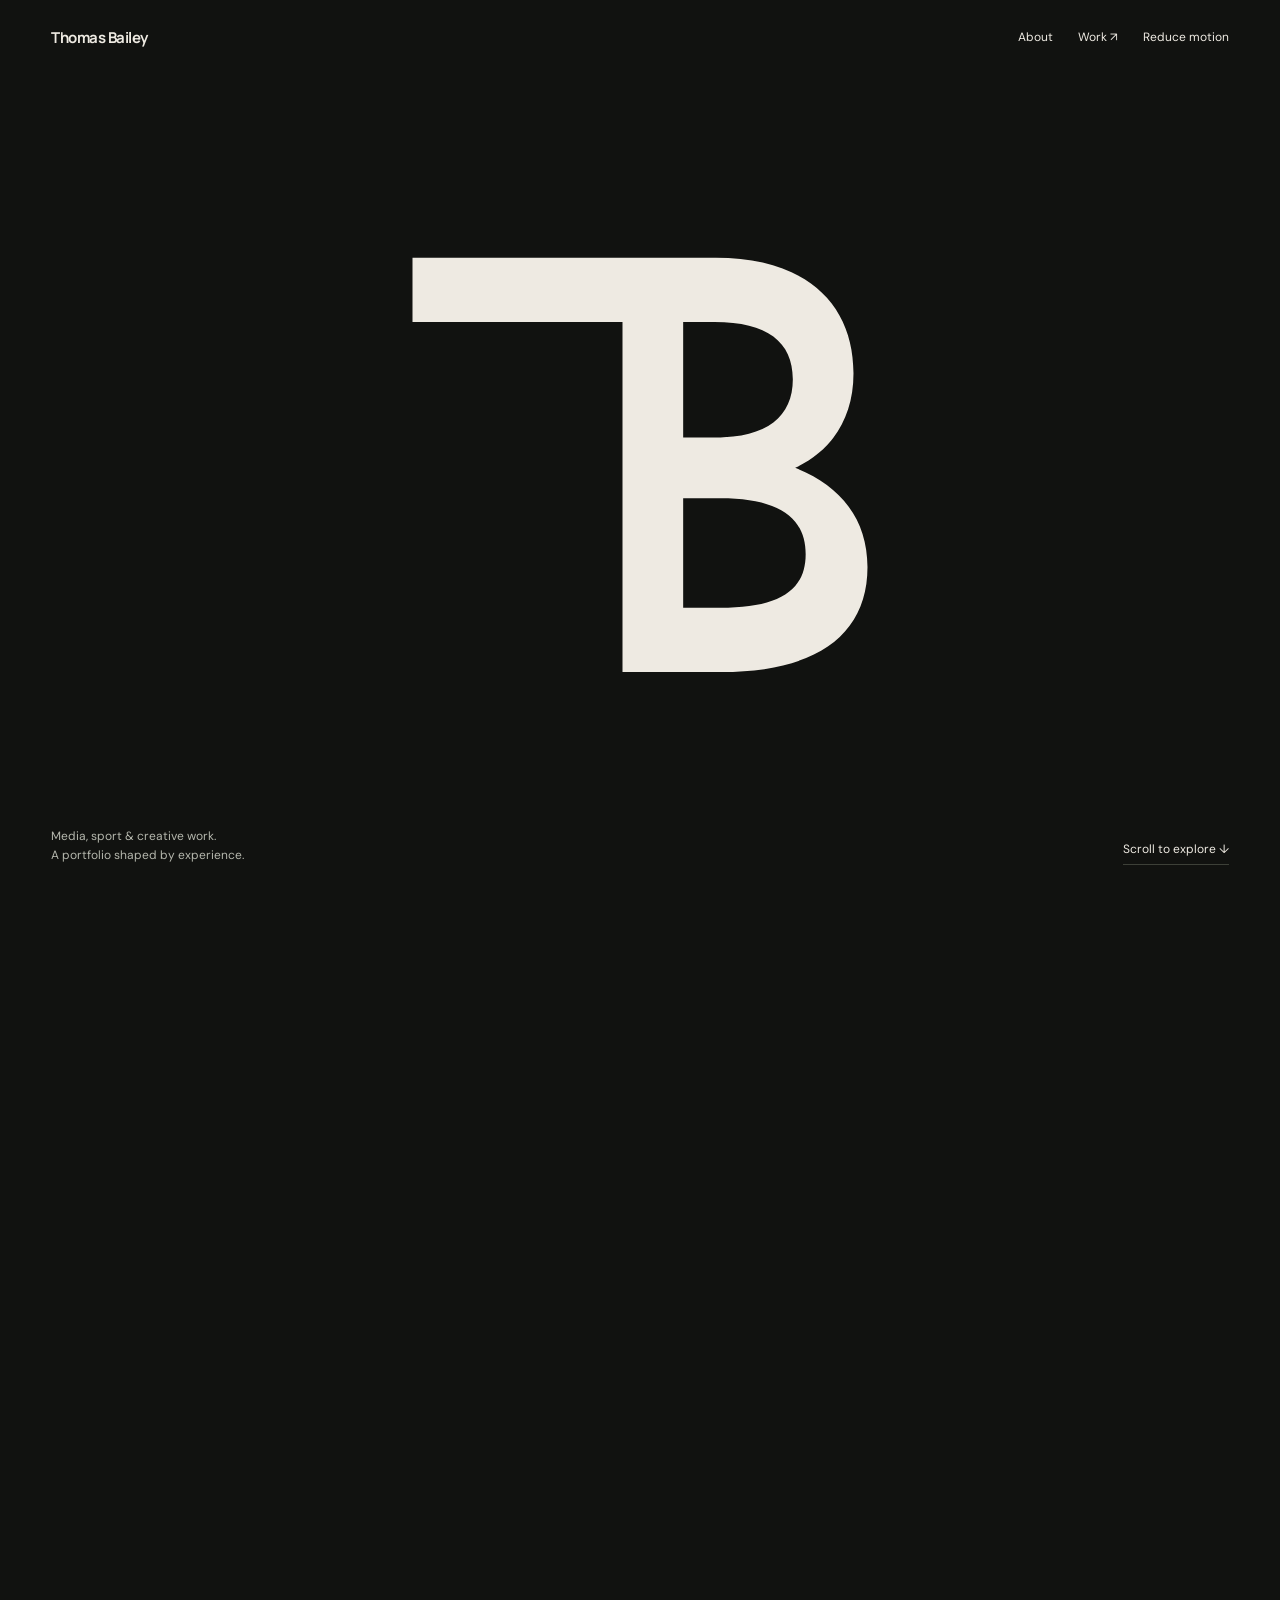
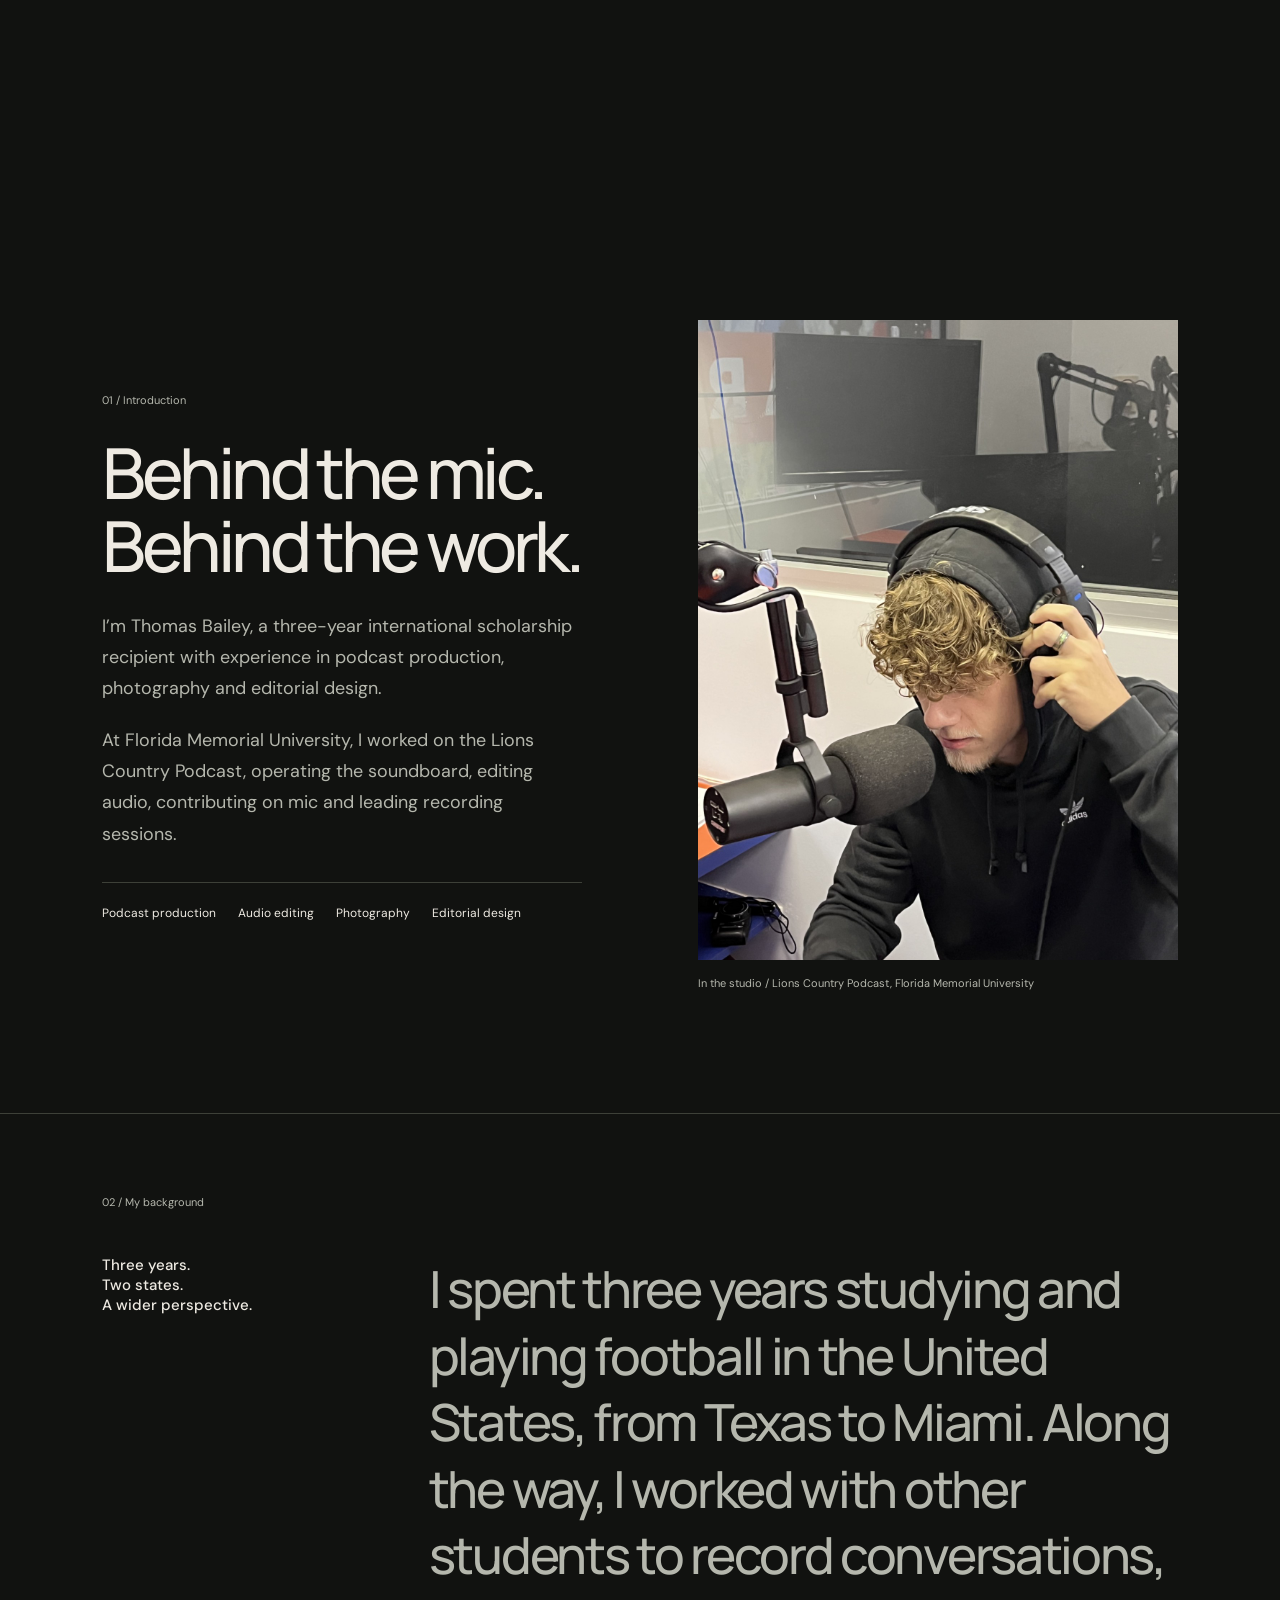
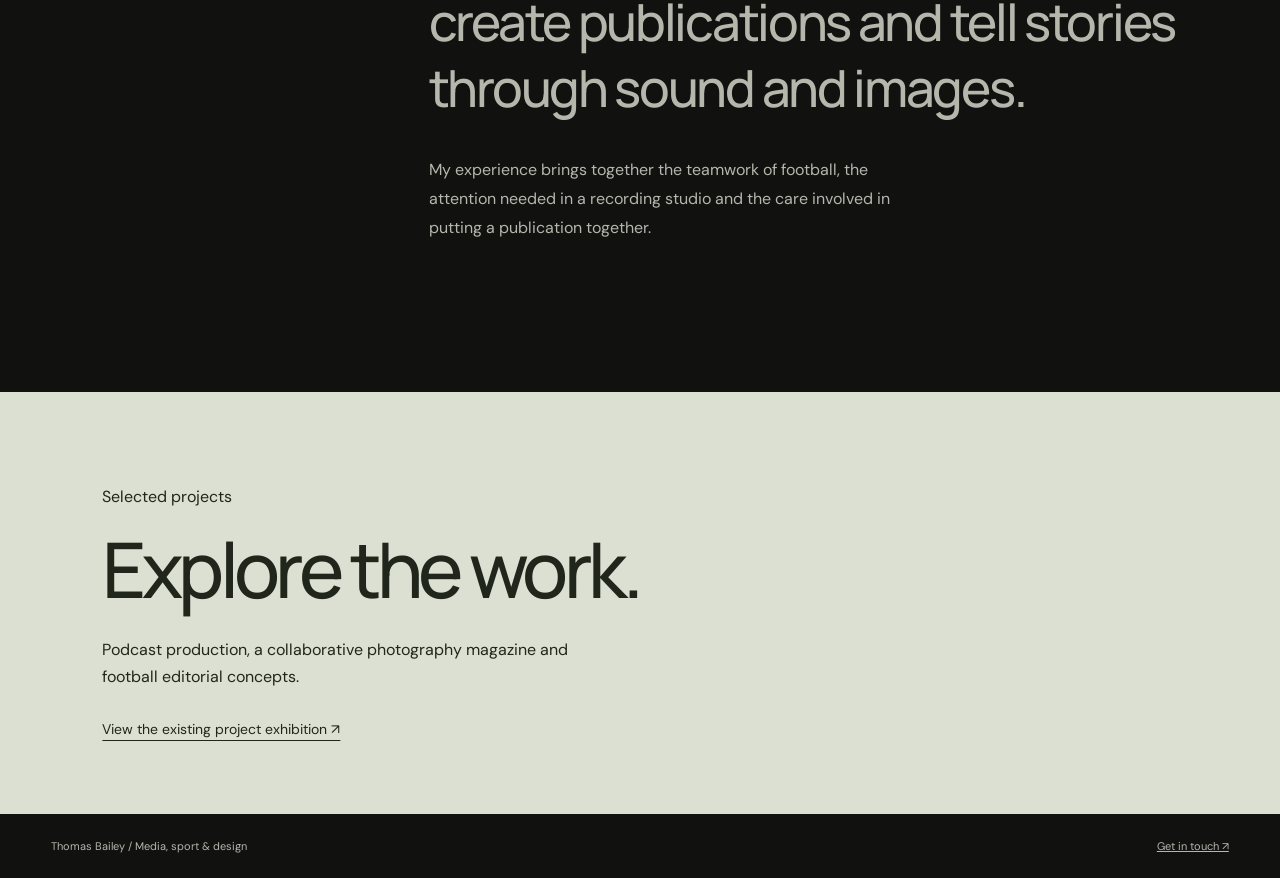
==== index.html @ 1cb08b48 "Update index.html" ====
<!DOCTYPE html>
<html lang="en">
<head>
<meta charset="UTF-8">
<meta name="viewport" content="width=device-width, initial-scale=1">
<meta name="theme-color" content="#111210">
<meta name="description" content="Thomas Bailey's portfolio of podcast production, photography, editorial design and football storytelling.">
<title>Thomas Bailey | Media, Sport & Design</title>

<link rel="preconnect" href="https://fonts.googleapis.com">
<link rel="preconnect" href="https://fonts.gstatic.com" crossorigin>
<link href="https://fonts.googleapis.com/css2?family=DM+Sans:wght@400;500;600&family=Manrope:wght@400;500;600;700;800&display=swap" rel="stylesheet">

<style>
:root {
  --background: #111210;
  --text: #eeeae2;
  --secondary: #b5b7ad;
  --line: #3d4038;
  --accent: #c1ce9c;
}
* { box-sizing: border-box; }
html {
  background: var(--background);
  scroll-padding-top: 90px;
}
body {
  margin: 0;
  background: var(--background);
  color: var(--text);
  font-family: "DM Sans", sans-serif;
  -webkit-font-smoothing: antialiased;
}
a { color: inherit; }
button { font: inherit; }
a:focus-visible, button:focus-visible {
  outline: 2px solid var(--accent);
  outline-offset: 7px;
}
.site-header {
  position: fixed;
  inset: 0 0 auto;
  z-index: 20;
  padding: 24px 4vw;
  display: flex;
  align-items: center;
  justify-content: space-between;
  gap: 20px;
  background: var(--background);
}
.name {
  font-family: Manrope, sans-serif;
  font-size: 15px;
  font-weight: 700;
  letter-spacing: -.5px;
  text-decoration: none;
}
nav {
  display: flex;
  align-items: center;
  gap: 25px;
}
nav a, nav button {
  font-size: 12px;
  color: var(--text);
  text-decoration: none;
}
nav button {
  cursor: pointer;
  padding: 5px 0;
  border: 0;
  background: transparent;
}
nav a:hover, nav button:hover { color: var(--accent); }

.hero {
  position: relative;
  min-height: 100svh;
}
.hero-stage {
  min-height: 100svh;
  position: relative;
  display: grid;
  place-items: center;
  overflow: hidden;
}
.monogram {
  width: min(69vw, 830px);
  height: auto;
  overflow: visible;
}
.mark-shadow { fill: #24271f; }
.mark-face { fill: #aab19b; }
.mark-edge { fill: #646d56; }
.hero-signature {
  position: absolute;
  left: 50%;
  top: 51%;
  transform: translate(-50%, -50%);
  margin: 0;
  font-family: Manrope, sans-serif;
  font-size: clamp(28px, 3.4vw, 52px);
  font-weight: 500;
  letter-spacing: -2px;
  line-height: .98;
  text-align: center;
}
.hero-corner {
  position: absolute;
  bottom: 35px;
  left: 4vw;
  margin: 0;
  max-width: 260px;
  color: var(--secondary);
  font-size: 12px;
  line-height: 1.6;
}
.scroll-link {
  position: absolute;
  bottom: 35px;
  right: 4vw;
  font-size: 12px;
  text-decoration: none;
  border-bottom: 1px solid var(--line);
  padding-bottom: 7px;
}
.section-label {
  margin: 0;
  color: var(--secondary);
  font-size: 11px;
  line-height: 1.5;
}
.introduction {
  padding: 120px 8vw;
  display: grid;
  grid-template-columns: 1fr 1fr;
  align-items: center;
  gap: 9vw;
}
.intro-heading {
  margin: 28px 0;
  font-family: Manrope, sans-serif;
  font-size: clamp(43px, 5.5vw, 88px);
  line-height: 1.04;
  font-weight: 500;
  letter-spacing: -.065em;
}
.intro-copy {
  max-width: 470px;
  margin: 0;
  color: var(--secondary);
  font-size: clamp(16px, 1.4vw, 20px);
  line-height: 1.75;
}
.roles {
  margin: 32px 0 0;
  padding: 22px 0 0;
  border-top: 1px solid var(--line);
  list-style: none;
  display: flex;
  flex-wrap: wrap;
  gap: 12px 22px;
  font-size: 12px;
  color: var(--text);
}
.portrait {
  margin: 0;
  position: relative;
}
.portrait-window {
  overflow: hidden;
  aspect-ratio: 3 / 4;
  background: #262920;
}
.portrait img {
  display: block;
  width: 100%;
  height: 100%;
  object-fit: cover;
  object-position: 50% 54%;
}
figcaption {
  margin-top: 15px;
  color: var(--secondary);
  font-size: 11px;
  line-height: 1.6;
}
.background {
  padding: 80px 8vw 150px;
  border-top: 1px solid var(--line);
}
.background-layout {
  margin-top: 45px;
  display: grid;
  grid-template-columns: 1fr 3fr;
  gap: 6vw;
}
.background-heading {
  margin: 0;
  font-size: 15px;
  font-weight: 500;
}
.story {
  margin: 0;
  max-width: 1000px;
  font-family: Manrope, sans-serif;
  font-size: clamp(28px, 4vw, 62px);
  font-weight: 500;
  letter-spacing: -.045em;
  line-height: 1.3;
}
.story-word {
  color: var(--secondary);
}
.story-note {
  margin: 35px 0 0;
  max-width: 490px;
  color: var(--secondary);
  font-size: 16px;
  line-height: 1.8;
}
.next-section {
  padding: 75px 8vw;
  background: #dce0d2;
  color: #20261b;
}
.next-section h2 {
  margin: 15px 0 25px;
  font-family: Manrope, sans-serif;
  font-size: clamp(40px, 6vw, 84px);
  font-weight: 500;
  letter-spacing: -.06em;
  line-height: 1.1;
}
.next-section p { max-width: 490px; line-height: 1.7; }
.next-section a {
  display: inline-block;
  margin-top: 14px;
  font-size: 14px;
  text-underline-offset: 6px;
}
footer {
  padding: 25px 4vw;
  display: flex;
  justify-content: space-between;
  gap: 20px;
  color: var(--secondary);
  font-size: 11px;
}
.progress {
  position: fixed;
  bottom: 0;
  left: 0;
  height: 2px;
  width: 100%;
  background: var(--accent);
  transform-origin: left;
  transform: scaleX(0);
  z-index: 30;
}

/* These rules activate only when animation is available. */
body.motion-on .hero { height: 170svh; }
body.motion-on .hero-stage {
  position: sticky;
  top: 0;
  height: 100svh;
}
body.motion-on .monogram,
body.motion-on .hero-signature,
body.motion-on .portrait img {
  will-change: transform, opacity;
}

@media (max-width: 700px) {
  .site-header { padding: 20px 6vw; }
  .name { font-size: 13px; }
  nav { gap: 15px; }
  nav a, nav button { font-size: 10px; }
  .monogram { width: 91vw; }
  .hero-signature { font-size: 34px; letter-spacing: -1.5px; }
  .hero-corner { left: 6vw; max-width: 180px; font-size: 11px; }
  .scroll-link { right: 6vw; font-size: 11px; }
  .introduction {
    padding: 85px 7vw;
    grid-template-columns: 1fr;
    gap: 45px;
  }
  .intro-heading { font-size: 54px; }
  .intro-copy { font-size: 16px; }
  .portrait { width: 88%; margin-left: auto; }
  .background { padding: 60px 7vw 90px; }
  .background-layout {
    margin-top: 30px;
    grid-template-columns: 1fr;
    gap: 26px;
  }
  .story { font-size: 33px; }
  .story-note { font-size: 15px; }
  .next-section { padding: 60px 7vw; }
  footer { padding: 25px 7vw; flex-wrap: wrap; }
}
  .hero-stage {
  perspective: 1000px;
}

.monogram {
  transform-origin: 50% 50%;
  backface-visibility: hidden;
}

.hero-signature {
  letter-spacing: -.08em;
  font-weight: 600;
}

body.motion-on .hero {
  height: 200svh;
}

body.motion-on .hero-corner,
body.motion-on .scroll-link {
  will-change: opacity, transform;
}
.monogram {
  width: min(66vw, 700px);
  color: #eeeae2;
  transform-origin: 50% 50%;
}

.hero-signature {
  position: absolute;
  width: 1px;
  height: 1px;
  padding: 0;
  margin: -1px;
  overflow: hidden;
  clip-path: inset(50%);
  white-space: nowrap;
}

@media (max-width: 700px) {
  .monogram {
    width: 88vw;
  }
}
  
</style>
</head>

<body>
<header class="site-header">
  <a class="name" href="#top">Thomas Bailey</a>
  <nav aria-label="Main navigation">
    <a href="#introduction">About</a>
    <a href="portfolio-backup.html">Work ↗</a>
    <button id="motion-button" type="button"
            aria-pressed="false">Reduce motion</button>
  </nav>
</header>

<main>
  <!-- SECTION 01: OPENING IDENTITY -->
  <section class="hero" id="top" aria-labelledby="hero-title">
    <div class="hero-stage">

      <!-- Custom geometric TB mark, built directly into the page. -->
      <svg class="monogram"
     viewBox="0 0 600 460"
     aria-hidden="true"
     focusable="false">
  <path fill="currentColor" fill-rule="evenodd"
    d="
      M105 65H365
      C443 65 483 105 483 164
      C483 204 463 231 433 245
      C471 260 495 288 495 330
      C495 389 450 420 370 420
      H285V120H105Z

      M337 120V219H364
      C409 219 431 201 431 169
      C431 137 409 120 364 120Z

      M337 271V365H369
      C418 365 442 351 442 319
      C442 287 418 271 369 271Z
    "/>
</svg>

      <h1 class="hero-signature" id="hero-title"
    aria-label="Thomas Bailey">
  TB
      </h1>

      <p class="hero-corner">
        Media, sport & creative work.<br>
        A portfolio shaped by experience.
      </p>

      <a class="scroll-link" href="#introduction">
        Scroll to explore ↓
      </a>
    </div>
  </section>

  <!-- SECTION 02: INTRODUCTION -->
  <section class="introduction" id="introduction"
           aria-labelledby="intro-title">
    <div>
      <p class="section-label">01 / Introduction</p>
      <h2 class="intro-heading" id="intro-title">
        Behind the mic.<br>
        Behind the work.
      </h2>

      <p class="intro-copy">
        I’m Thomas Bailey, a three-year international scholarship
        recipient with experience in podcast production, photography
        and editorial design.
      </p>

      <p class="intro-copy" style="margin-top: 20px;">
        At Florida Memorial University, I worked on the Lions Country
        Podcast, operating the soundboard, editing audio, contributing
        on mic and leading recording sessions.
      </p>

      <ul class="roles" aria-label="Areas of experience">
        <li>Podcast production</li>
        <li>Audio editing</li>
        <li>Photography</li>
        <li>Editorial design</li>
      </ul>
    </div>

    <figure class="portrait">
      <div class="portrait-window">
        <img src="6.jpg"
             alt="Thomas Bailey wearing headphones and speaking into a studio microphone"
             width="1440" height="1920">
      </div>
      <figcaption>
        In the studio / Lions Country Podcast,
        Florida Memorial University
      </figcaption>
    </figure>
  </section>

  <!-- SECTION 03: BACKGROUND -->
  <section class="background" id="background"
           aria-labelledby="background-title">
    <p class="section-label">02 / My background</p>

    <div class="background-layout">
      <h2 class="background-heading" id="background-title">
        Three years.<br>Two states.<br>A wider perspective.
      </h2>

      <div>
        <p class="story" id="story">
          I spent three years studying and playing football in the
          United States, from Texas to Miami. Along the way, I worked
          with other students to record conversations, create
          publications and tell stories through sound and images.
        </p>

        <p class="story-note">
          My experience brings together the teamwork of football,
          the attention needed in a recording studio and the care
          involved in putting a publication together.
        </p>
      </div>
    </div>
  </section>

  <!-- NEXT BUILD: SECTIONS 04–05 WILL FOLLOW HERE -->
  <section class="next-section" aria-labelledby="work-title">
    <p>Selected projects</p>
    <h2 id="work-title">Explore the work.</h2>
    <p>
      Podcast production, a collaborative photography magazine
      and football editorial concepts.
    </p>
    <a href="portfolio-backup.html">
      View the existing project exhibition ↗
    </a>
  </section>
</main>

<footer>
  <span>Thomas Bailey / Media, sport & design</span>
  <a href="mailto:Tom03bailey@outlook.com">Get in touch ↗</a>
</footer>

<div class="progress" id="progress" aria-hidden="true"></div>

<script>
(() => {
  const hero = document.querySelector(".hero");
  const stage = document.querySelector(".hero-stage");
  const mark = document.querySelector(".monogram");
  const signature = document.querySelector(".hero-signature");
  const portrait = document.querySelector(".portrait img");
  const story = document.getElementById("story");
  const button = document.getElementById("motion-button");
  const progress = document.getElementById("progress");
  const preference = matchMedia("(prefers-reduced-motion: reduce)");

  let reduced = preference.matches;
  let pending = false;

  const clamp = n => Math.max(0, Math.min(1, n));
  const smooth = n => {
    n = clamp(n);
    return n * n * (3 - 2 * n);
  };

  // Build visual word spans while preserving normal reading order.
  const originalText = story.textContent.trim().replace(/\s+/g, " ");
  const words = originalText.split(" ");
  story.textContent = "";

  const wordSpans = words.map((word, i) => {
    const span = document.createElement("span");
    span.className = "story-word";
    span.textContent = word;
    story.appendChild(span);
    if (i < words.length - 1) {
      story.appendChild(document.createTextNode(" "));
    }
    return span;
  });

  function render() {
    pending = false;

    const travel =
      document.documentElement.scrollHeight - innerHeight;

    progress.style.transform =
      `scaleX(${clamp(scrollY / Math.max(1, travel))})`;

    if (reduced) return;

    const heroBounds = hero.getBoundingClientRect();
    const heroTravel = hero.offsetHeight - stage.offsetHeight;
    const heroProgress = smooth(
      -heroBounds.top / Math.max(1, heroTravel)
    );

       // The opening holds briefly, then moves towards the viewer.
    const movement = smooth(
      (heroProgress - .08) / .72
    );

    // Everything is completely invisible before the stage releases.
    const disappearance = smooth(
      (heroProgress - .30) / .45
    );

    const signatureExit = smooth(
      (heroProgress - .06) / .28
    );

    mark.style.transform = `
      translate3d(
        ${-movement * 8}%,
        ${-movement * 12}%,
        0
      )
      rotateY(${movement * -24}deg)
      rotateX(${movement * 12}deg)
      rotateZ(${movement * -8}deg)
      scale(${1 + movement * 1.7})
    `;

    mark.style.opacity =   
      heroProgress >= .75 ? "0" : String(1 - disappearance);

    signature.style.opacity = String(1 - signatureExit);
    signature.style.transform = `
      translate(-50%, -50%)
      translateY(${-signatureExit * 55}px)
      scale(${1 + signatureExit * .18})
    `;

    const corner = document.querySelector(".hero-corner");
    const scrollLink = document.querySelector(".scroll-link");
    const detailExit = smooth(heroProgress / .35);

    [corner, scrollLink].forEach(element => {
      element.style.opacity = String(1 - detailExit);
      element.style.transform =
        `translateY(${-detailExit * 20}px)`;
    });

    // Small image movement within its fixed photographic crop.
    const portraitBounds = portrait.parentElement
      .getBoundingClientRect();

    const portraitProgress = clamp(
      (innerHeight - portraitBounds.top) /
      (innerHeight + portraitBounds.height)
    );

    portrait.style.transform =
      `scale(${1.08 - portraitProgress * .08})`;

    // Text always stays legible; scrolling adds emphasis.
    const storyBounds = story.getBoundingClientRect();
    const readingProgress = clamp(
      (innerHeight * .85 - storyBounds.top) /
      Math.max(1, storyBounds.height + innerHeight * .25)
    );

    wordSpans.forEach((word, i) => {
      const emphasis = smooth(
        (readingProgress * (words.length + 5) - i) / 5
      );

      const r = Math.round(181 + emphasis * 57);
      const g = Math.round(183 + emphasis * 51);
      const b = Math.round(173 + emphasis * 53);

      word.style.color = `rgb(${r}, ${g}, ${b})`;
    });
  }

  function requestRender() {
    if (pending) return;
    pending = true;
    requestAnimationFrame(render);
  }

  function configure() {
    document.body.classList.toggle("motion-on", !reduced);

    button.textContent = reduced ? "Enable motion" : "Reduce motion";
    button.setAttribute("aria-pressed", String(reduced));

    document.querySelector(".hero-corner").removeAttribute("style");
document.querySelector(".scroll-link").removeAttribute("style");
    mark.removeAttribute("style");
    signature.removeAttribute("style");
    portrait.removeAttribute("style");
    wordSpans.forEach(word => word.removeAttribute("style"));

    render();
  }

  button.addEventListener("click", () => {
    reduced = !reduced;
    configure();
  });

  preference.addEventListener("change", event => {
    reduced = event.matches;
    configure();
  });

  window.addEventListener("scroll", requestRender, { passive: true });
  window.addEventListener("resize", requestRender);

  configure();
})();
</script>
</body>
</html>
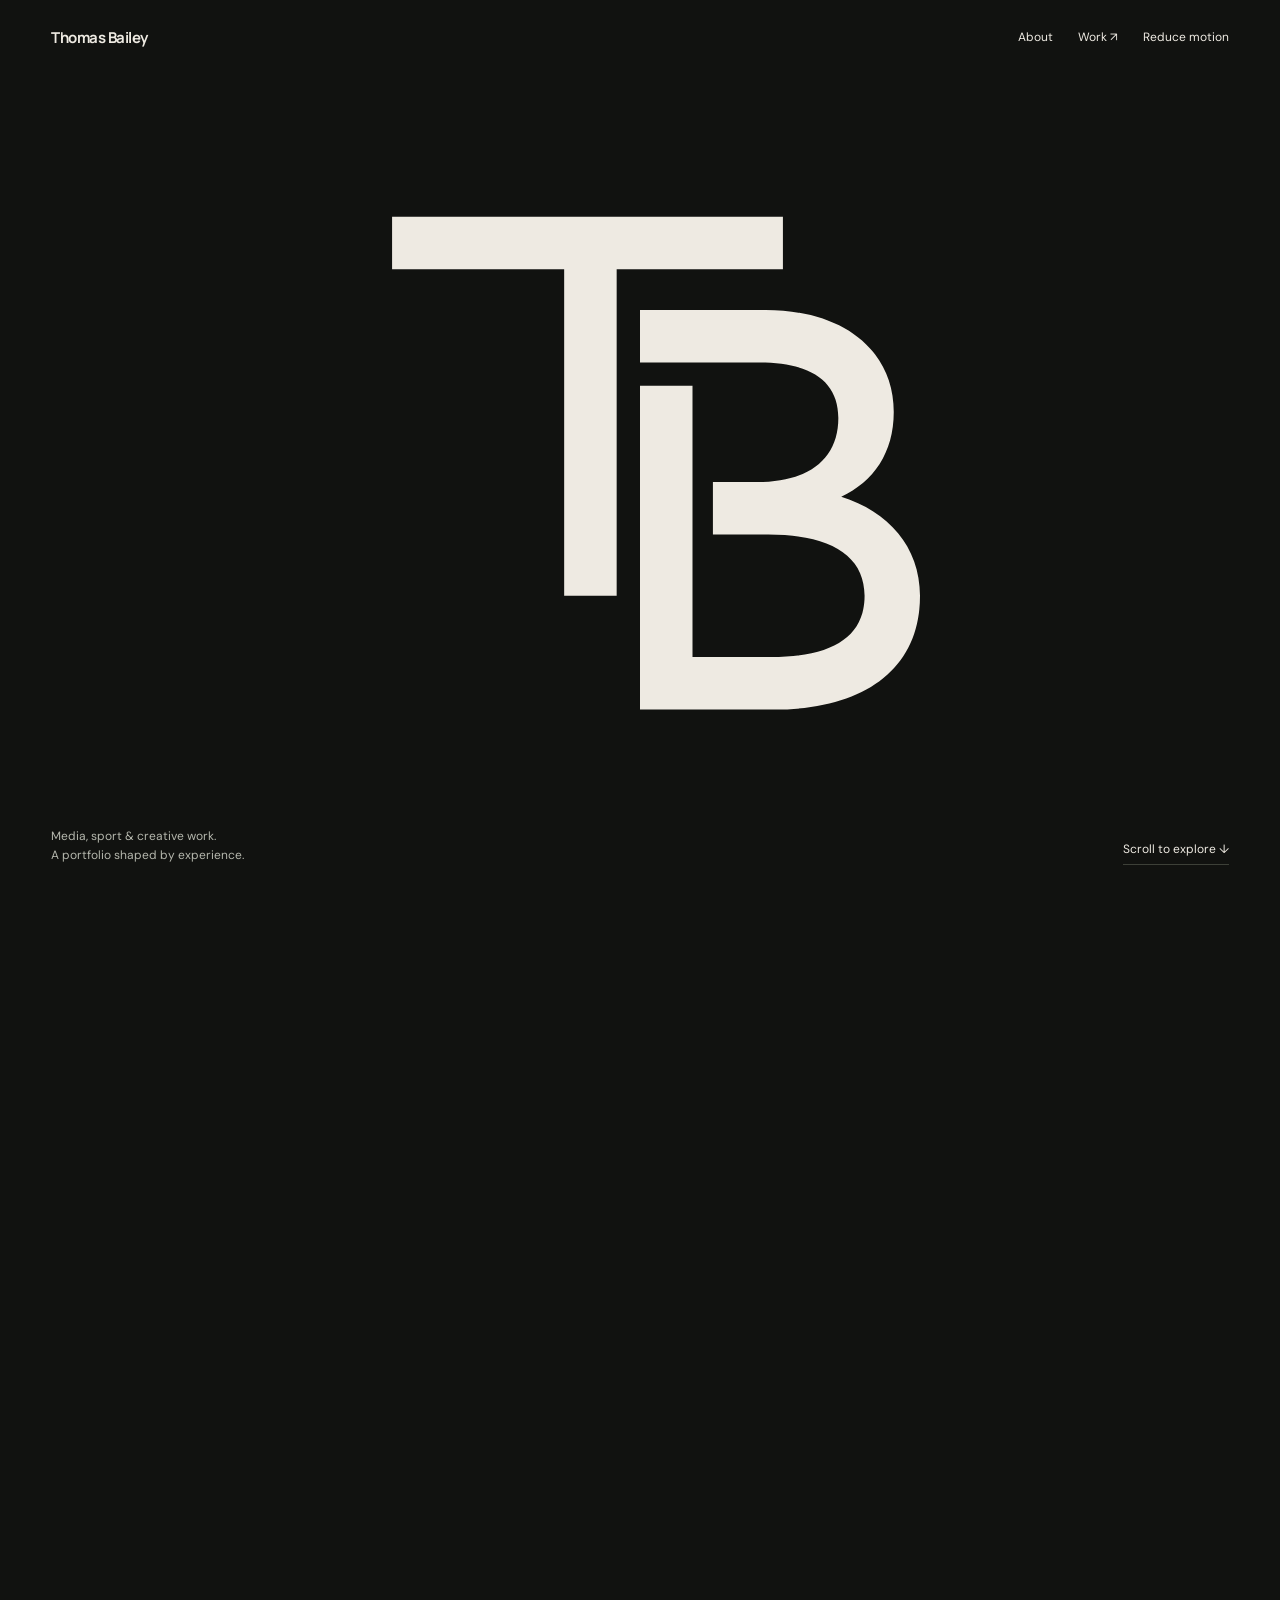
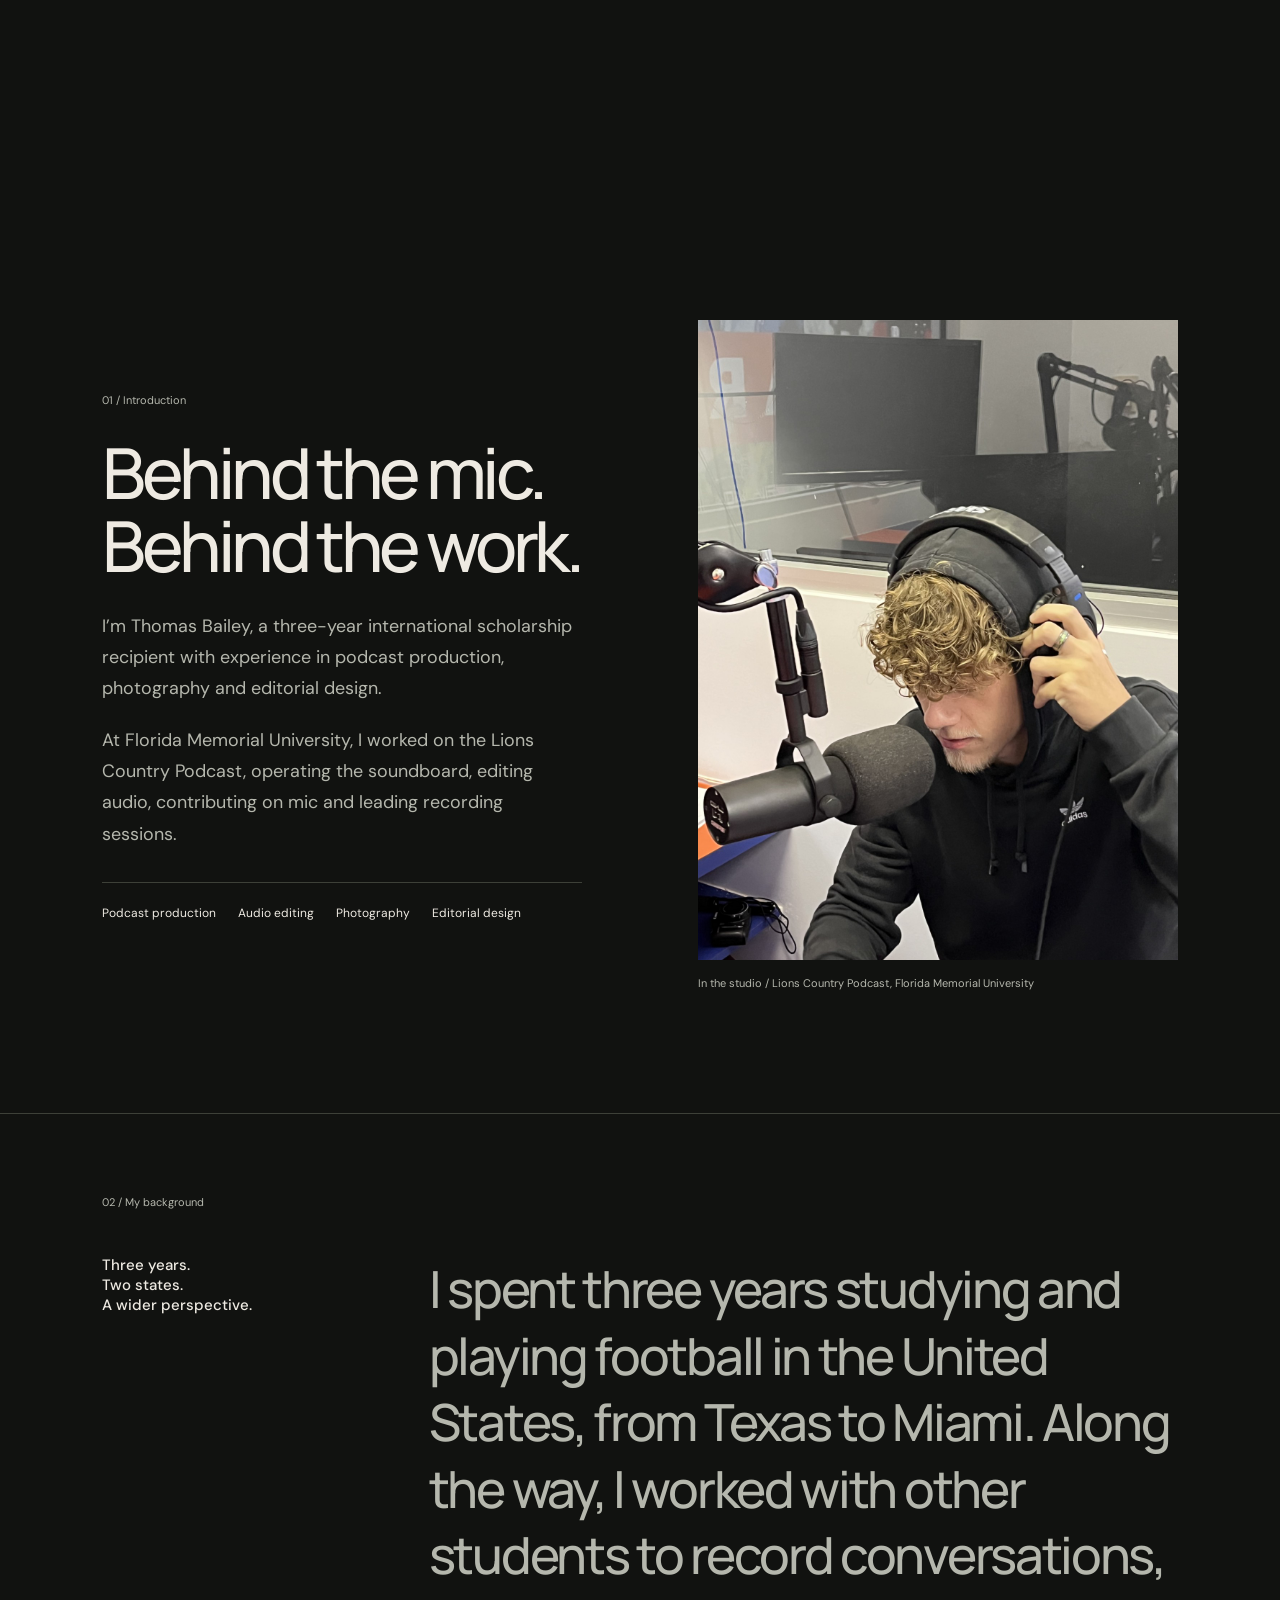
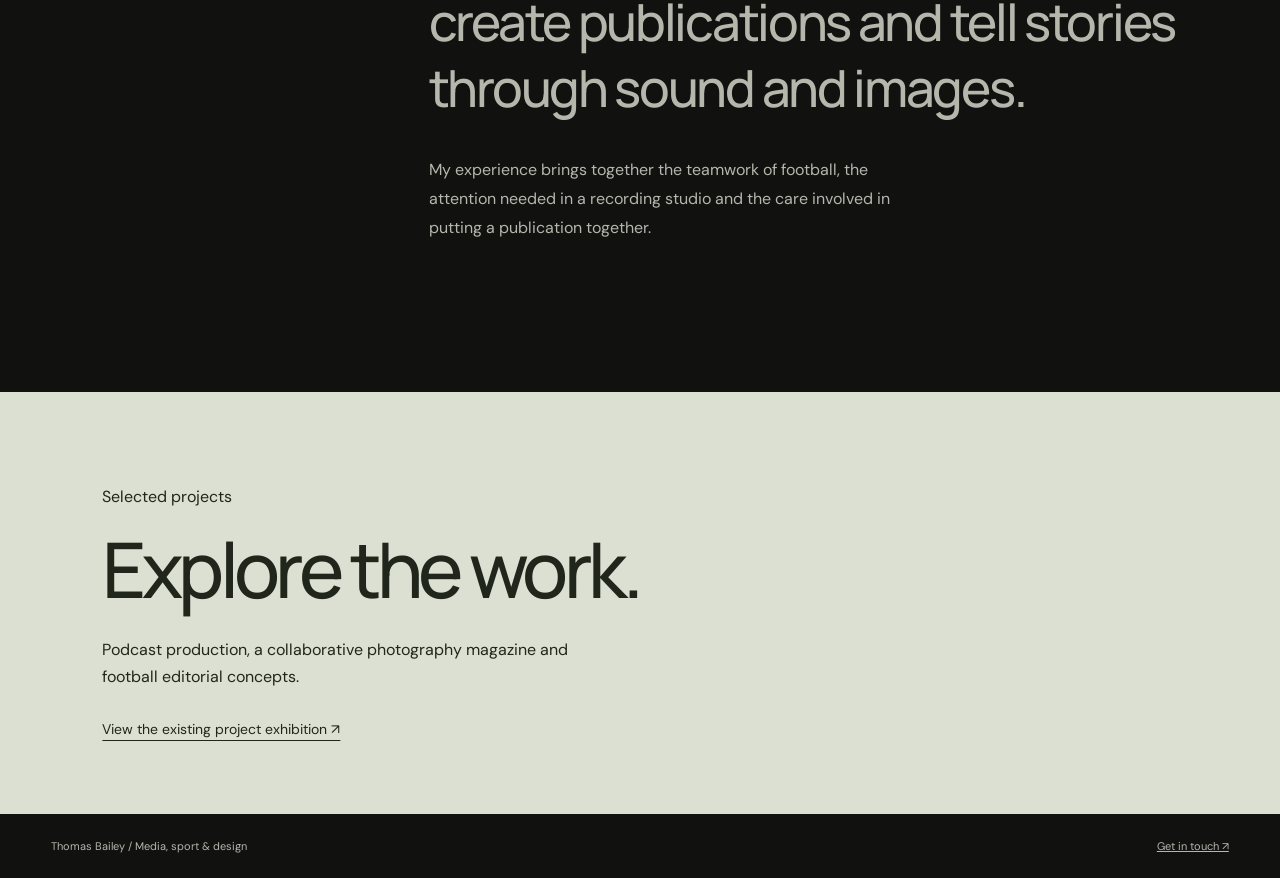
==== commit ee2382c2: "Update index.html" ====
--- a/index.html
+++ b/index.html
@@ -365,27 +365,26 @@
     <div class="hero-stage">
 
       <!-- Custom geometric TB mark, built directly into the page. -->
-      <svg class="monogram"
-     viewBox="0 0 600 460"
+   <svg class="monogram"
+     viewBox="0 0 240 240"
      aria-hidden="true"
      focusable="false">
-  <path fill="currentColor" fill-rule="evenodd"
-    d="
-      M105 65H365
-      C443 65 483 105 483 164
-      C483 204 463 231 433 245
-      C471 260 495 288 495 330
-      C495 389 450 420 370 420
-      H285V120H105Z
-
-      M337 120V219H364
-      C409 219 431 201 431 169
-      C431 137 409 120 364 120Z
-
-      M337 271V365H369
-      C418 365 442 351 442 319
-      C442 287 418 271 369 271Z
-    "/>
+  <g fill="currentColor">
+    <path d="M35 40H169V58H112V170H94V58H35Z"/>
+    <path fill-rule="evenodd" d="
+      M120 72H163
+      C190 72 207 86 207 107
+      C207 121 200 131 189 136
+      C205 141 216 153 216 170
+      C216 195 197 209 166 209
+      H120V98H138V191H165
+      C186 191 197 184 197 170
+      C197 156 185 149 164 149
+      H145V131H160
+      C178 131 188 123 188 109
+      C188 96 178 90 161 90
+      H120Z"/>
+  </g>
 </svg>
 
       <h1 class="hero-signature" id="hero-title"
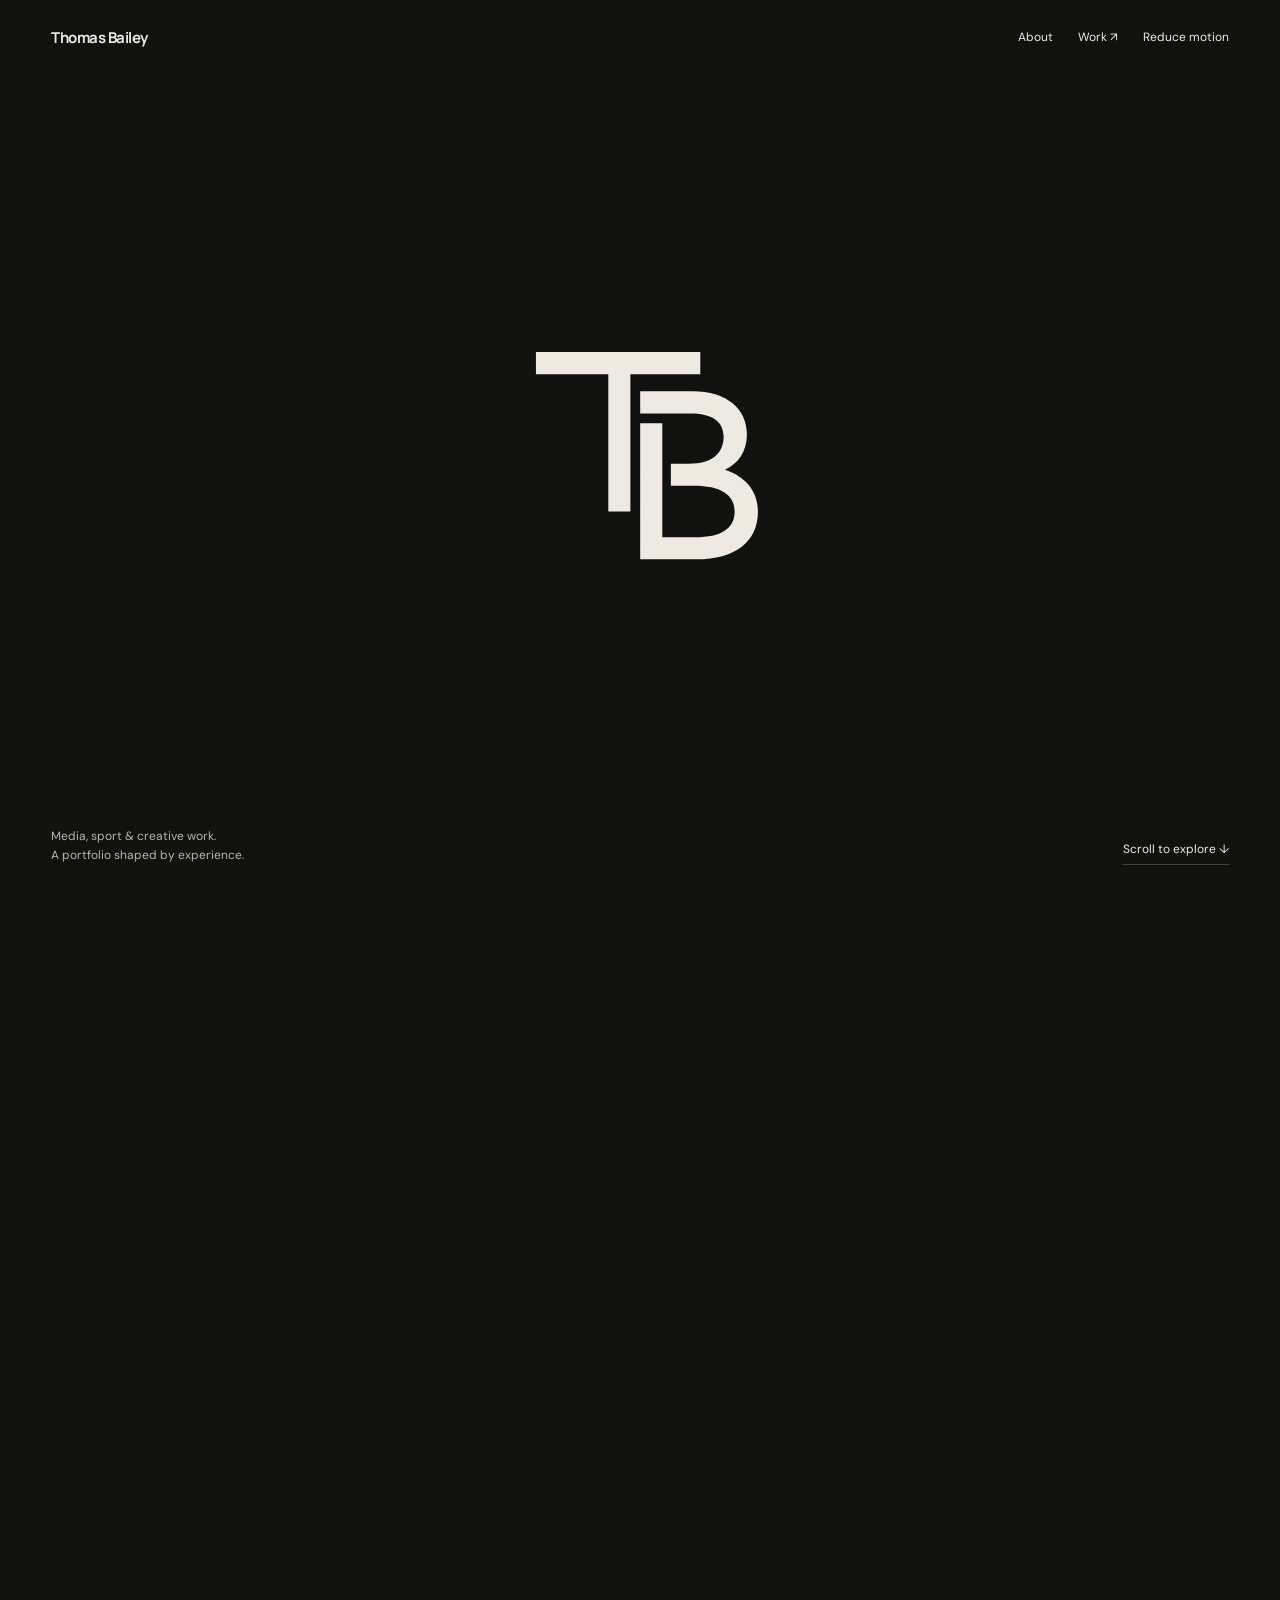
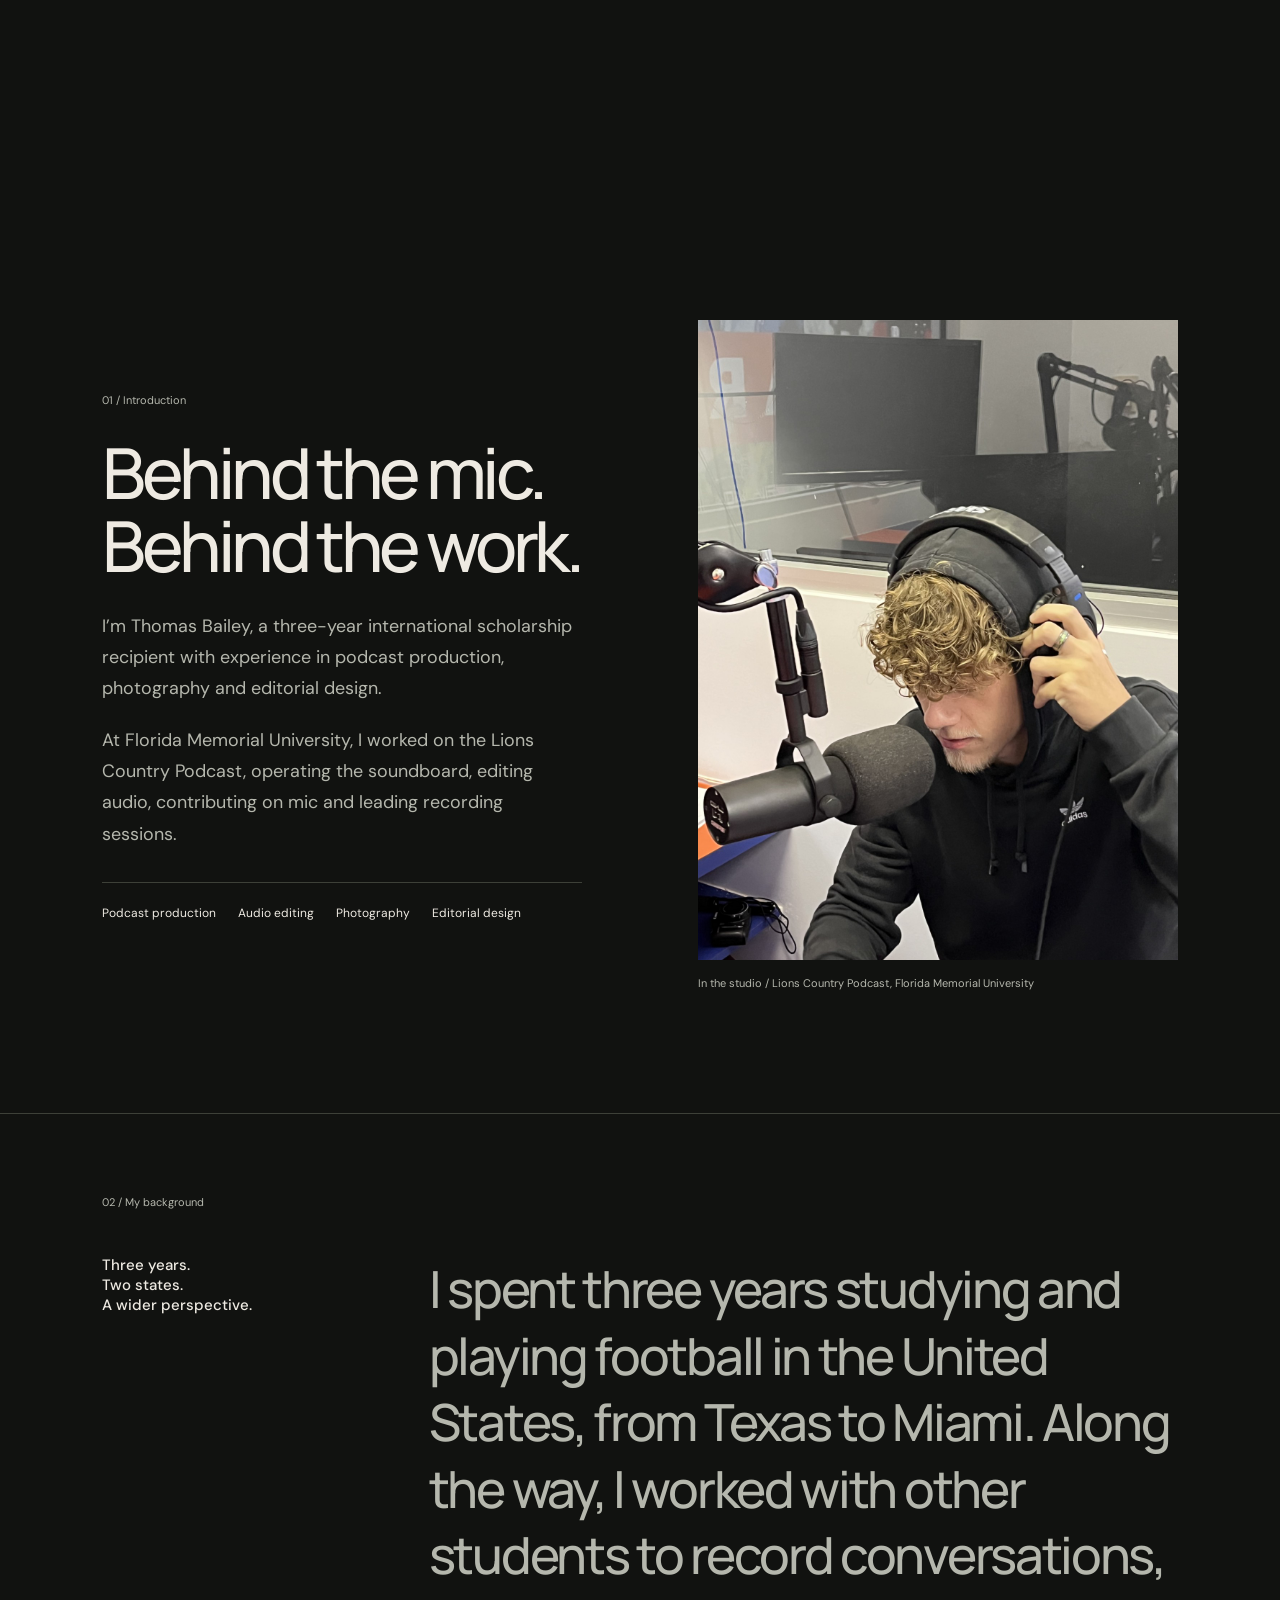
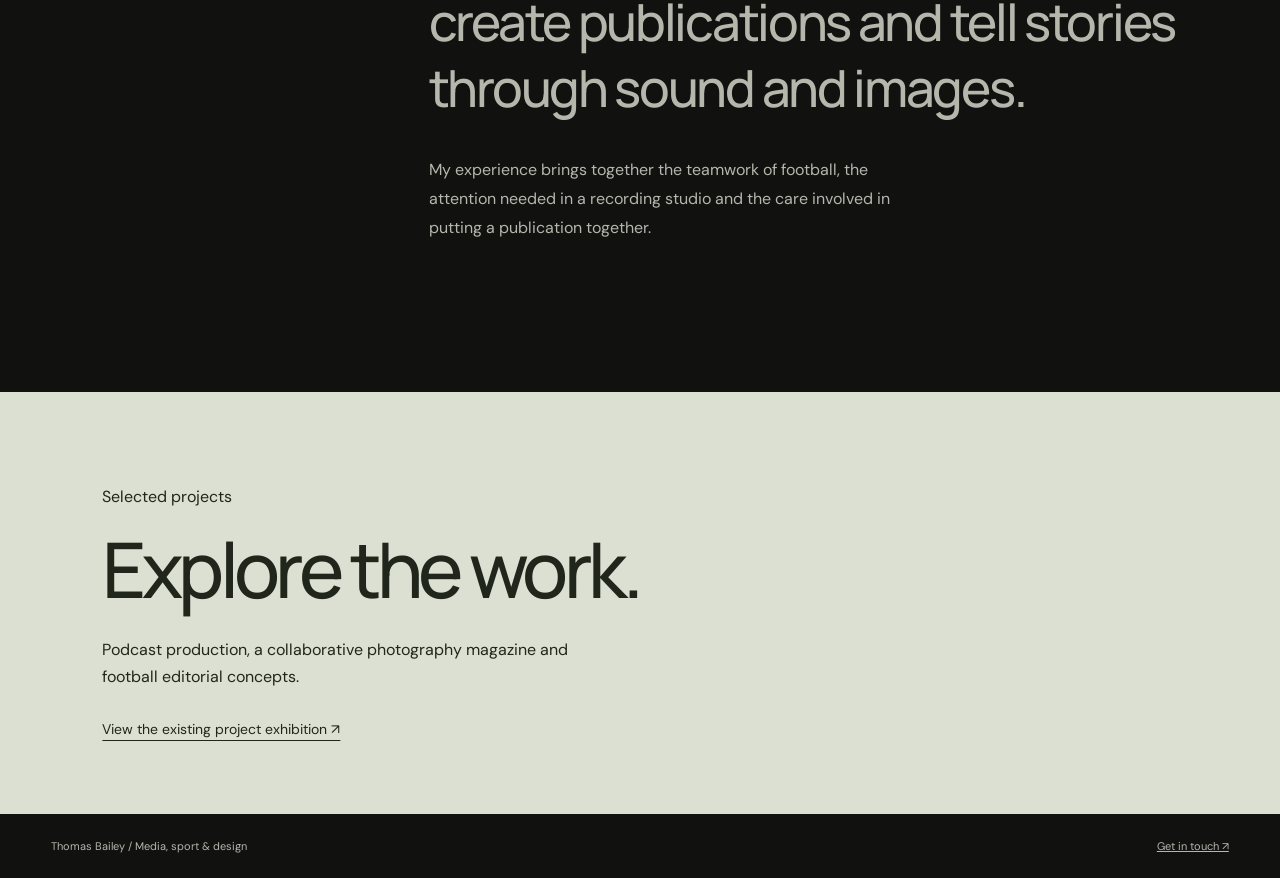
==== commit e149f098: "Refactor monogram to use SVG with responsive sizing Updated monogram styles to use SVG with responsi" ====
--- a/index.html
+++ b/index.html
@@ -322,8 +322,10 @@
 body.motion-on .scroll-link {
   will-change: opacity, transform;
 }
-.monogram {
-  width: min(66vw, 700px);
+svg.monogram {
+  display: block;
+  width: clamp(180px, 23vw, 310px);
+  height: auto;
   color: #eeeae2;
   transform-origin: 50% 50%;
 }
@@ -340,8 +342,8 @@
 }
 
 @media (max-width: 700px) {
-  .monogram {
-    width: 88vw;
+  svg.monogram {
+    width: clamp(170px, 48vw, 230px);
   }
 }
   
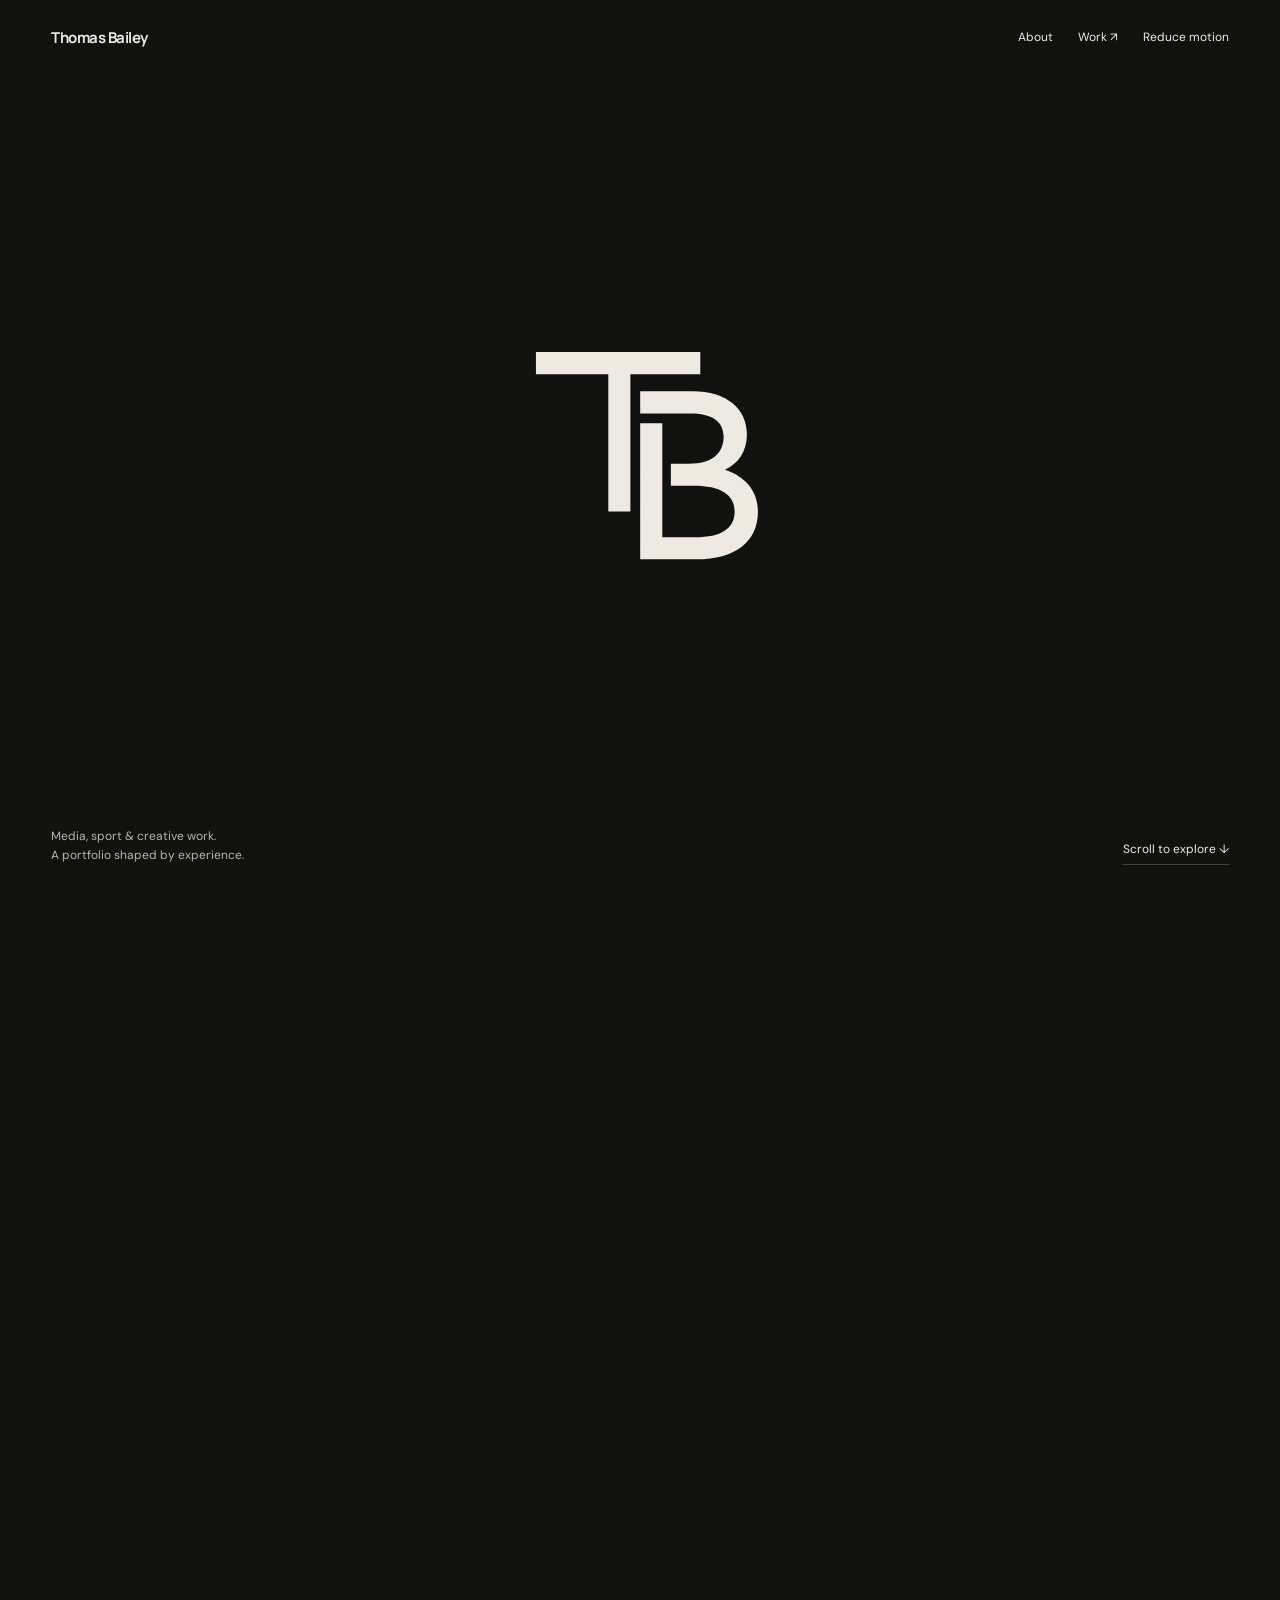
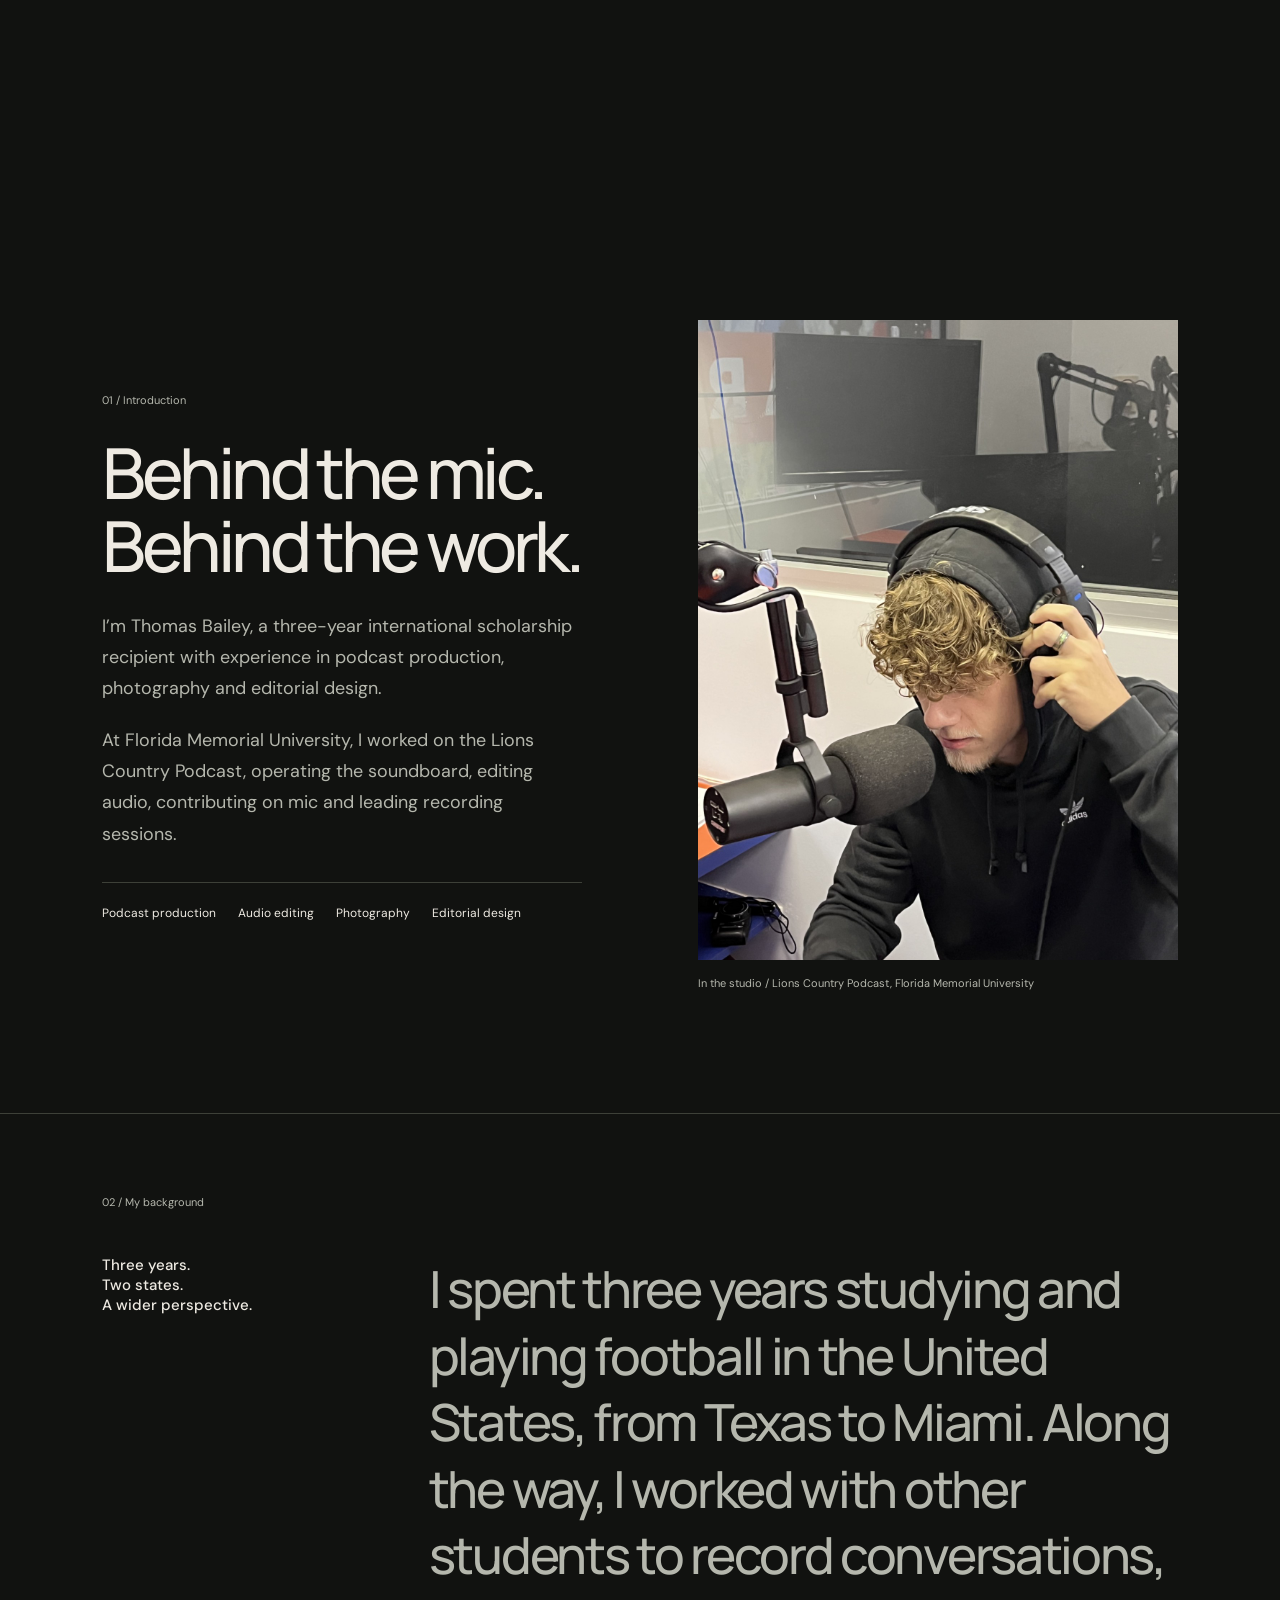
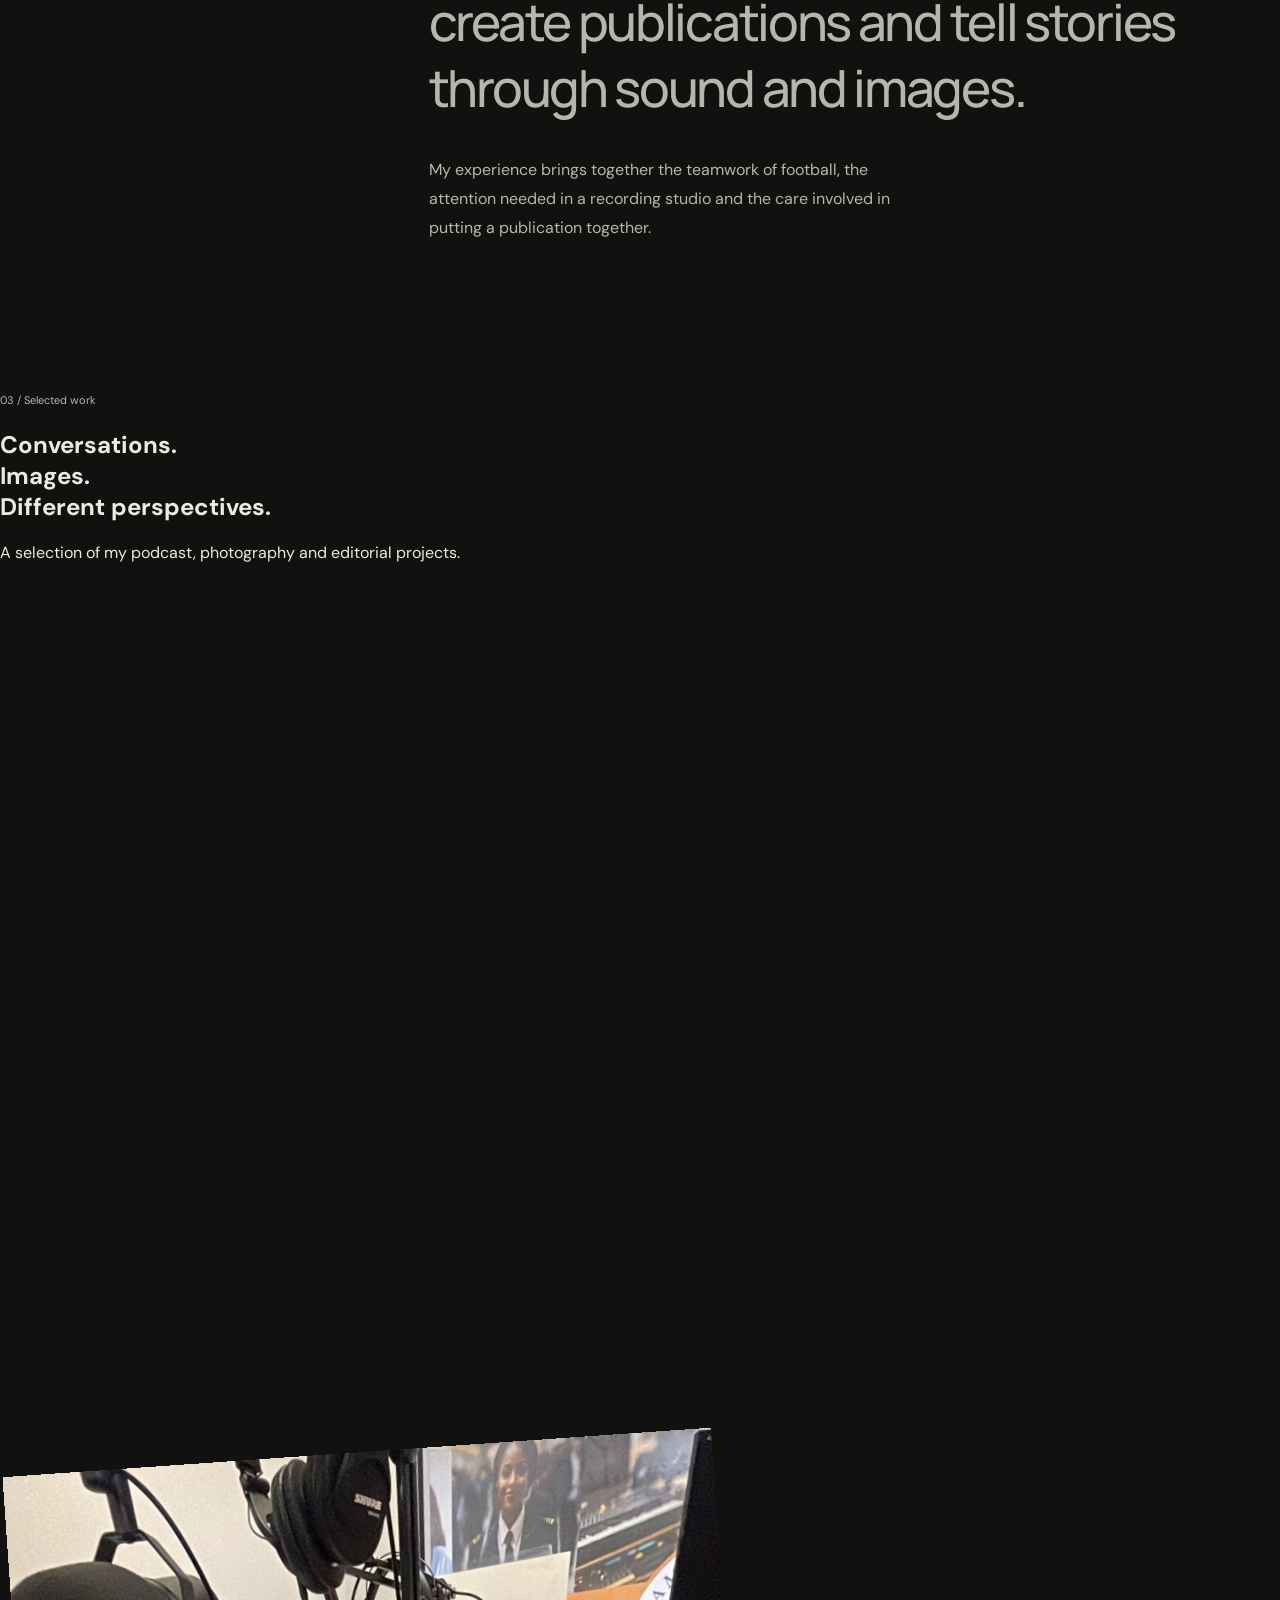
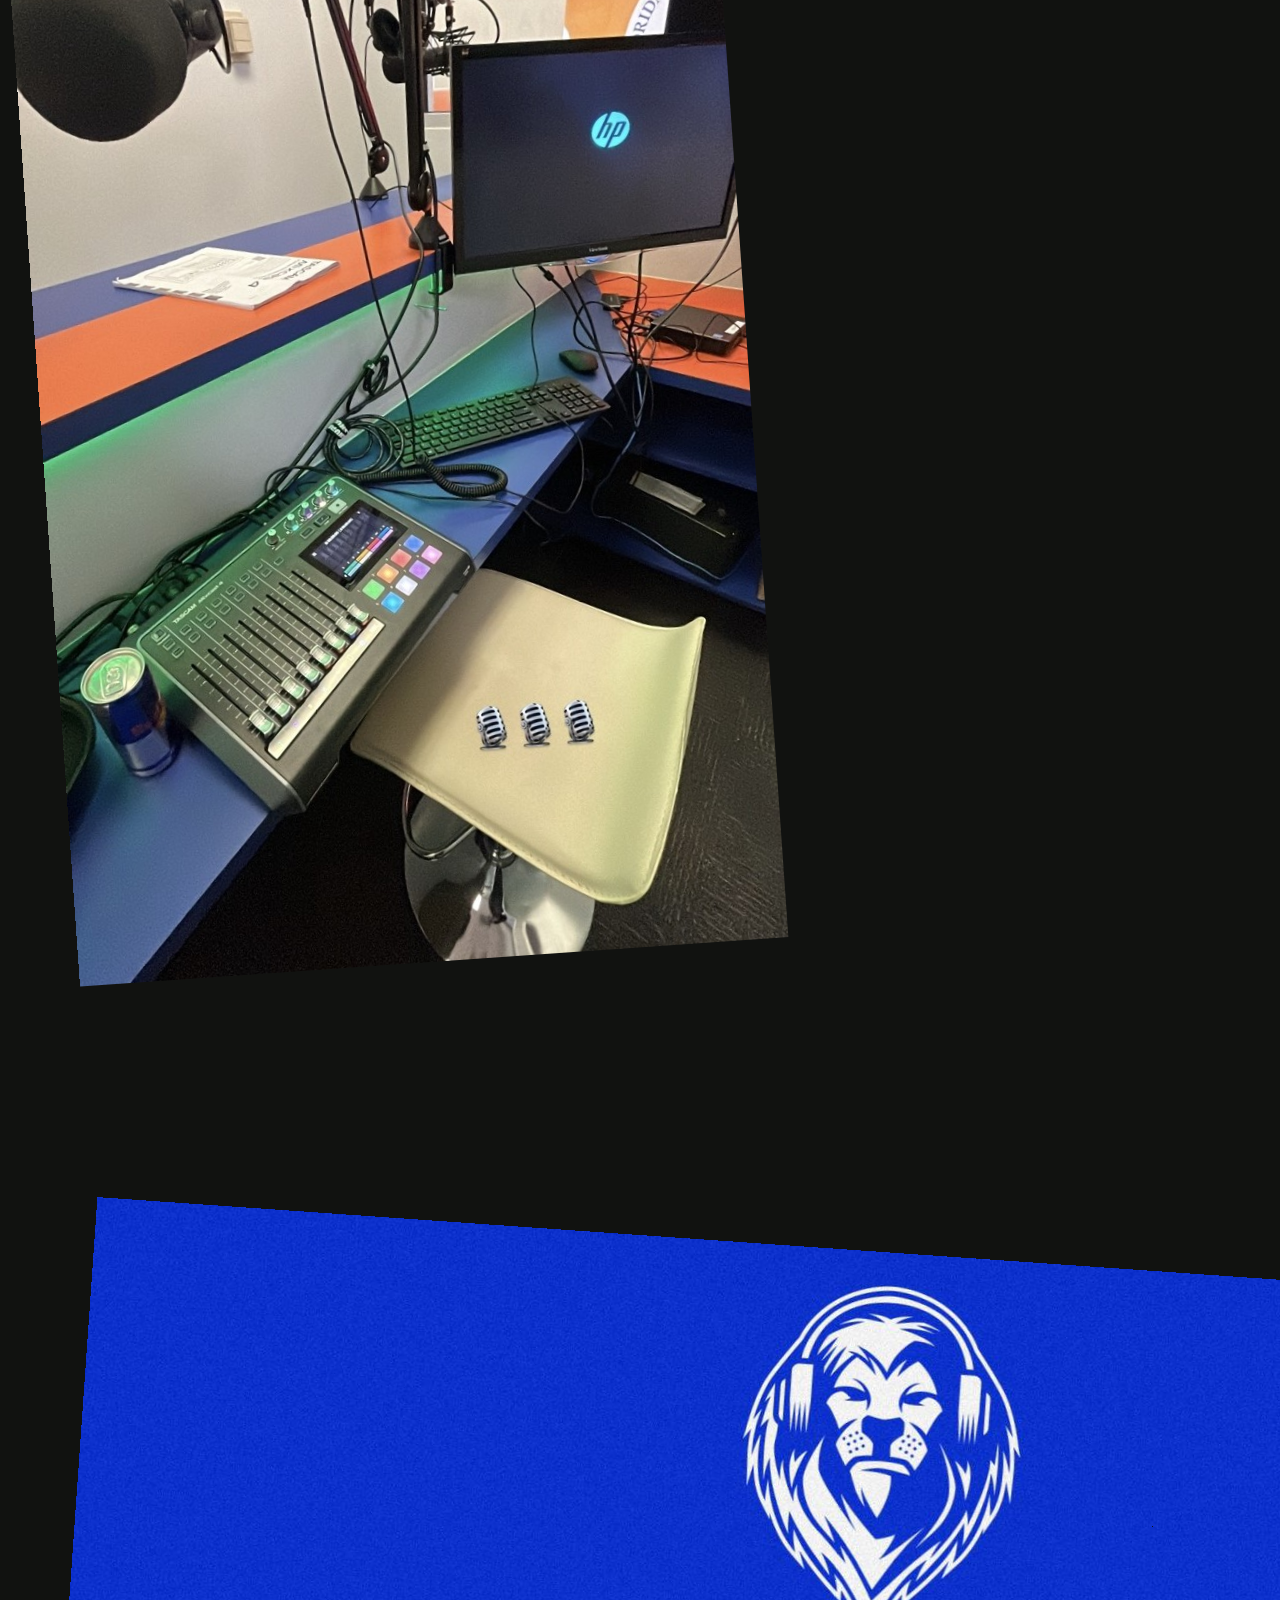
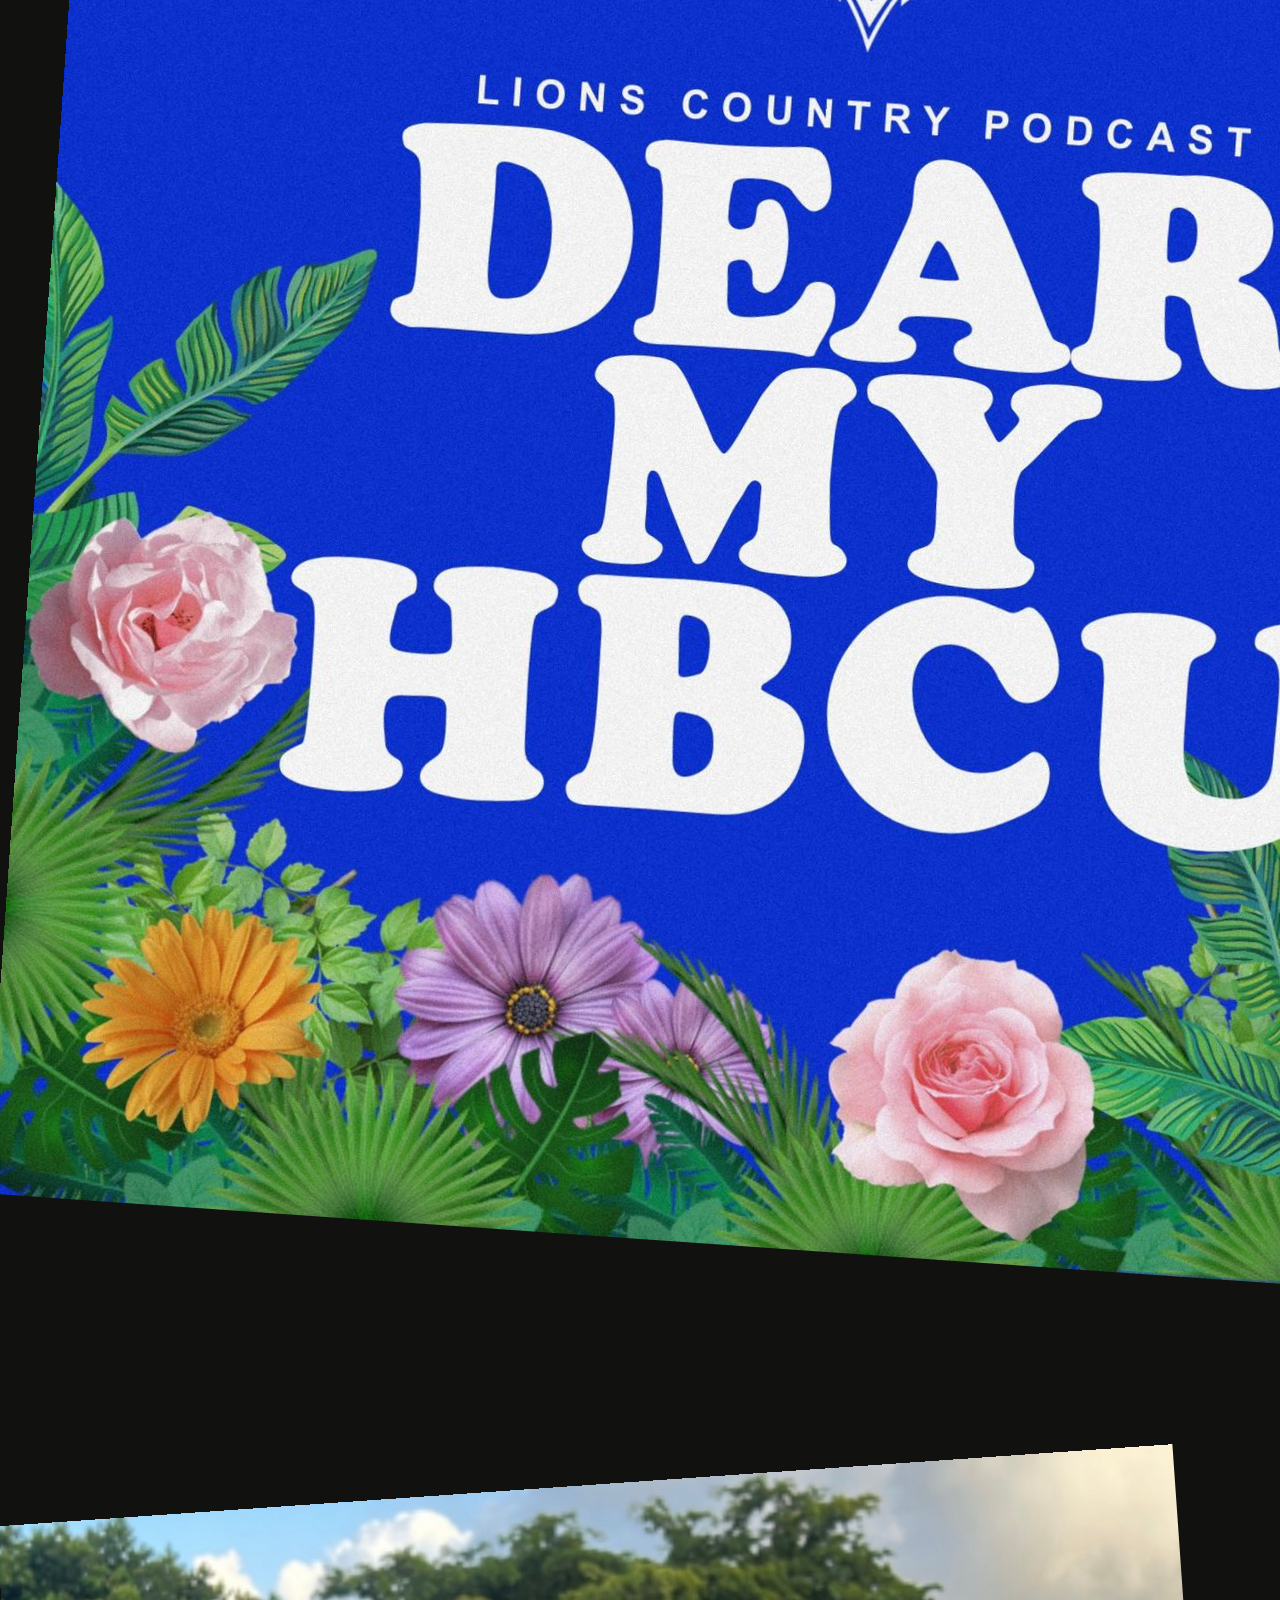
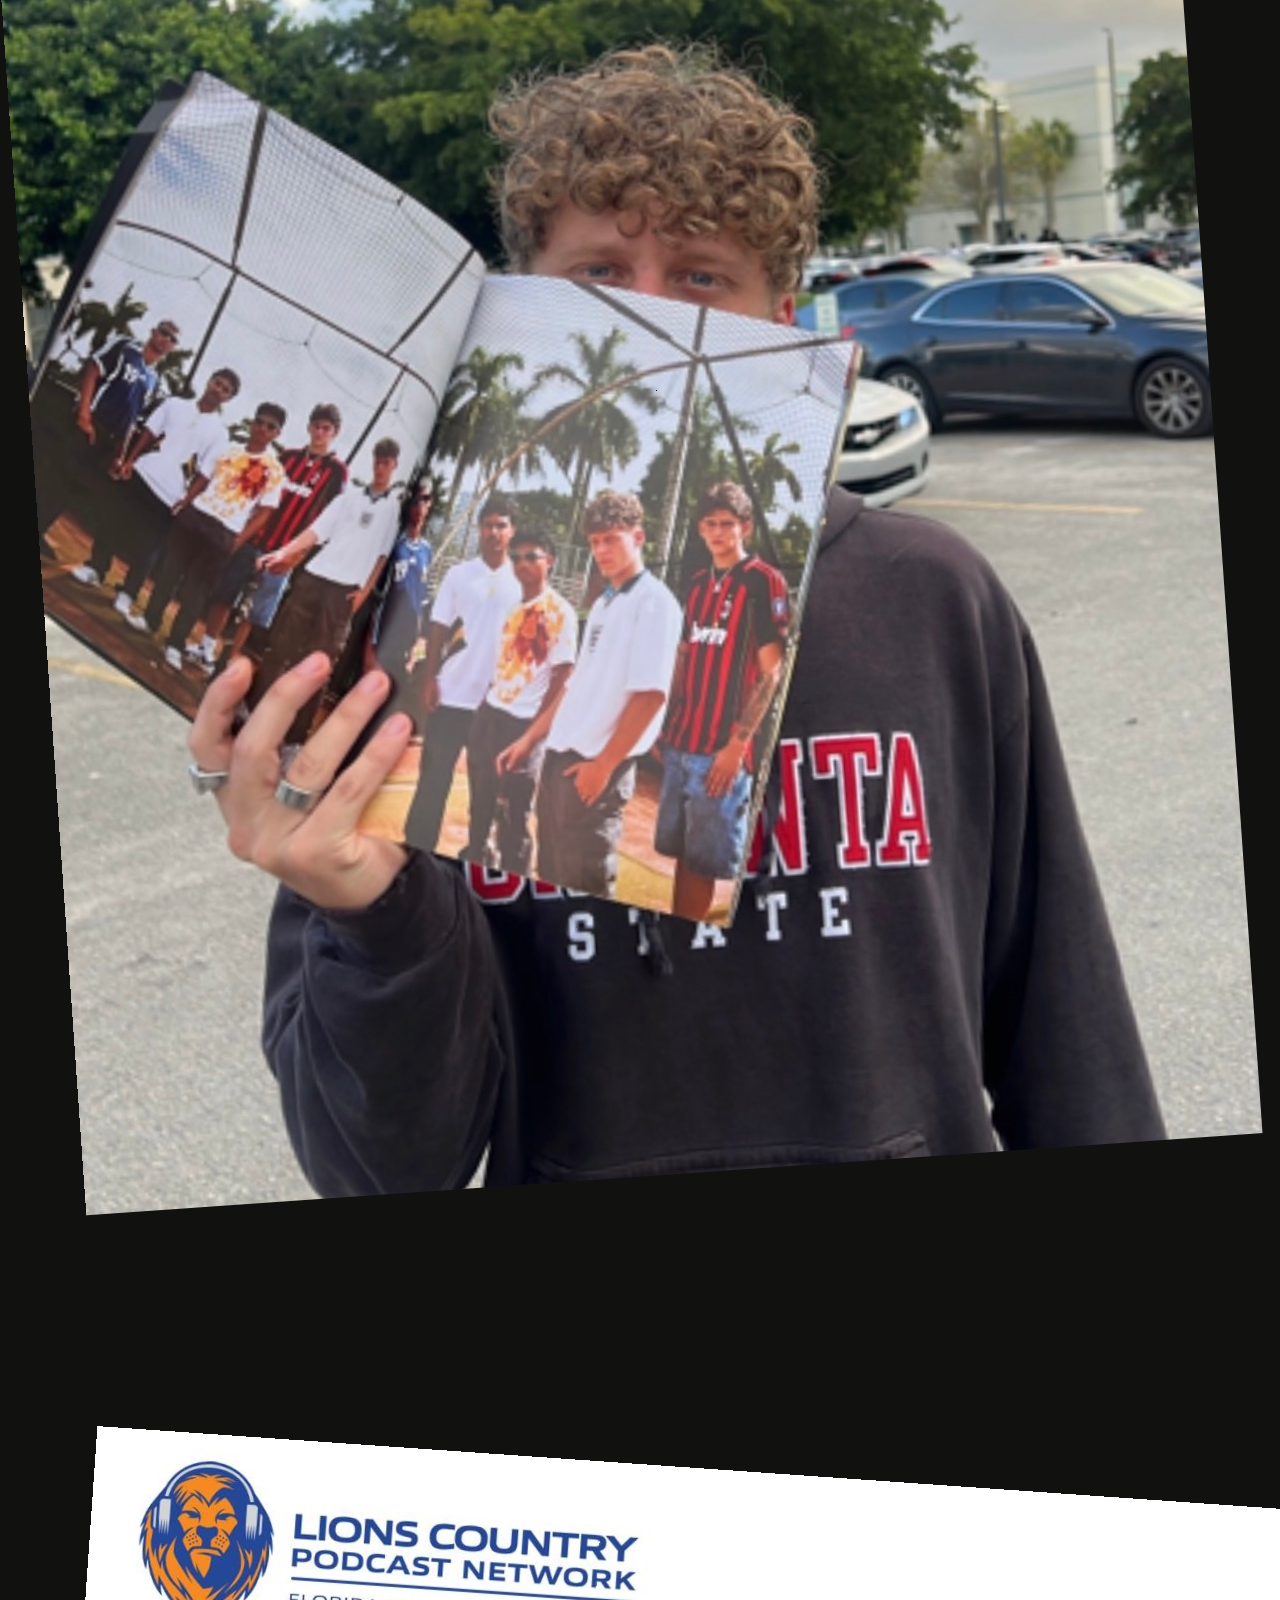
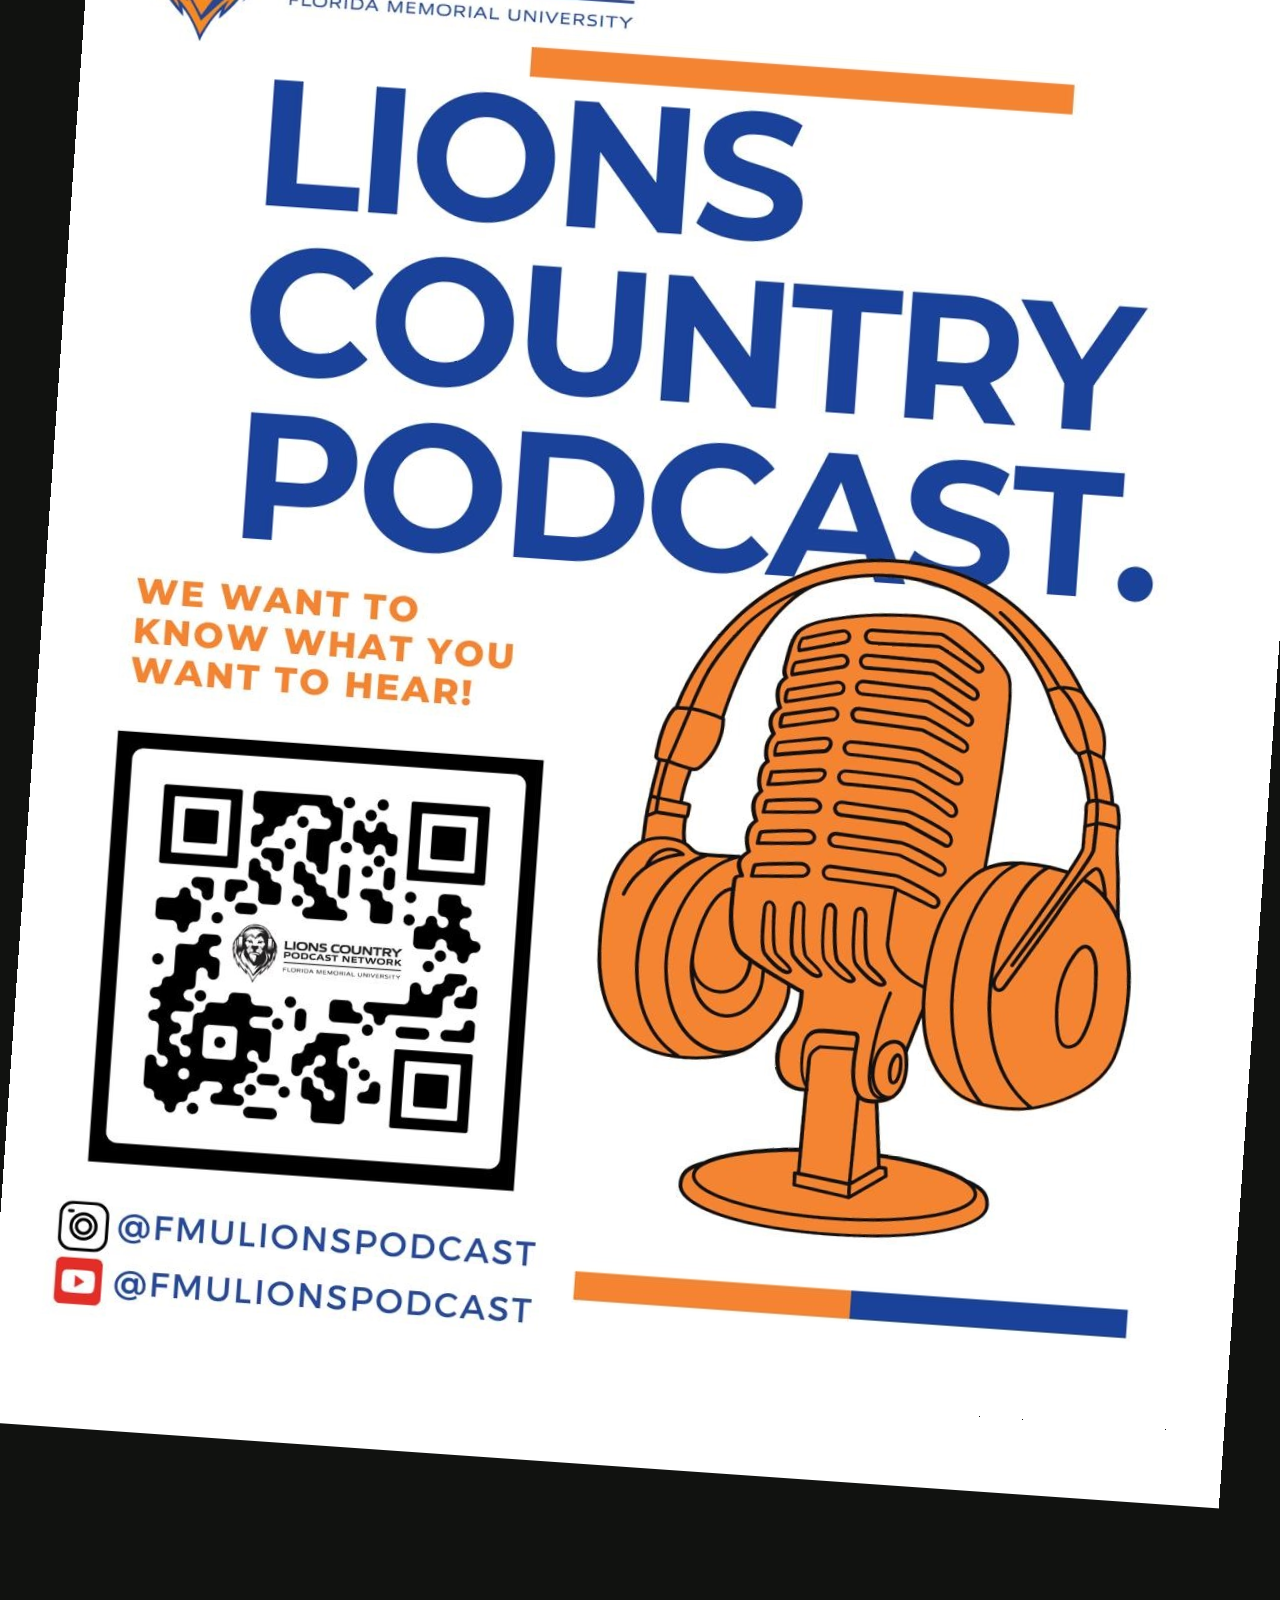
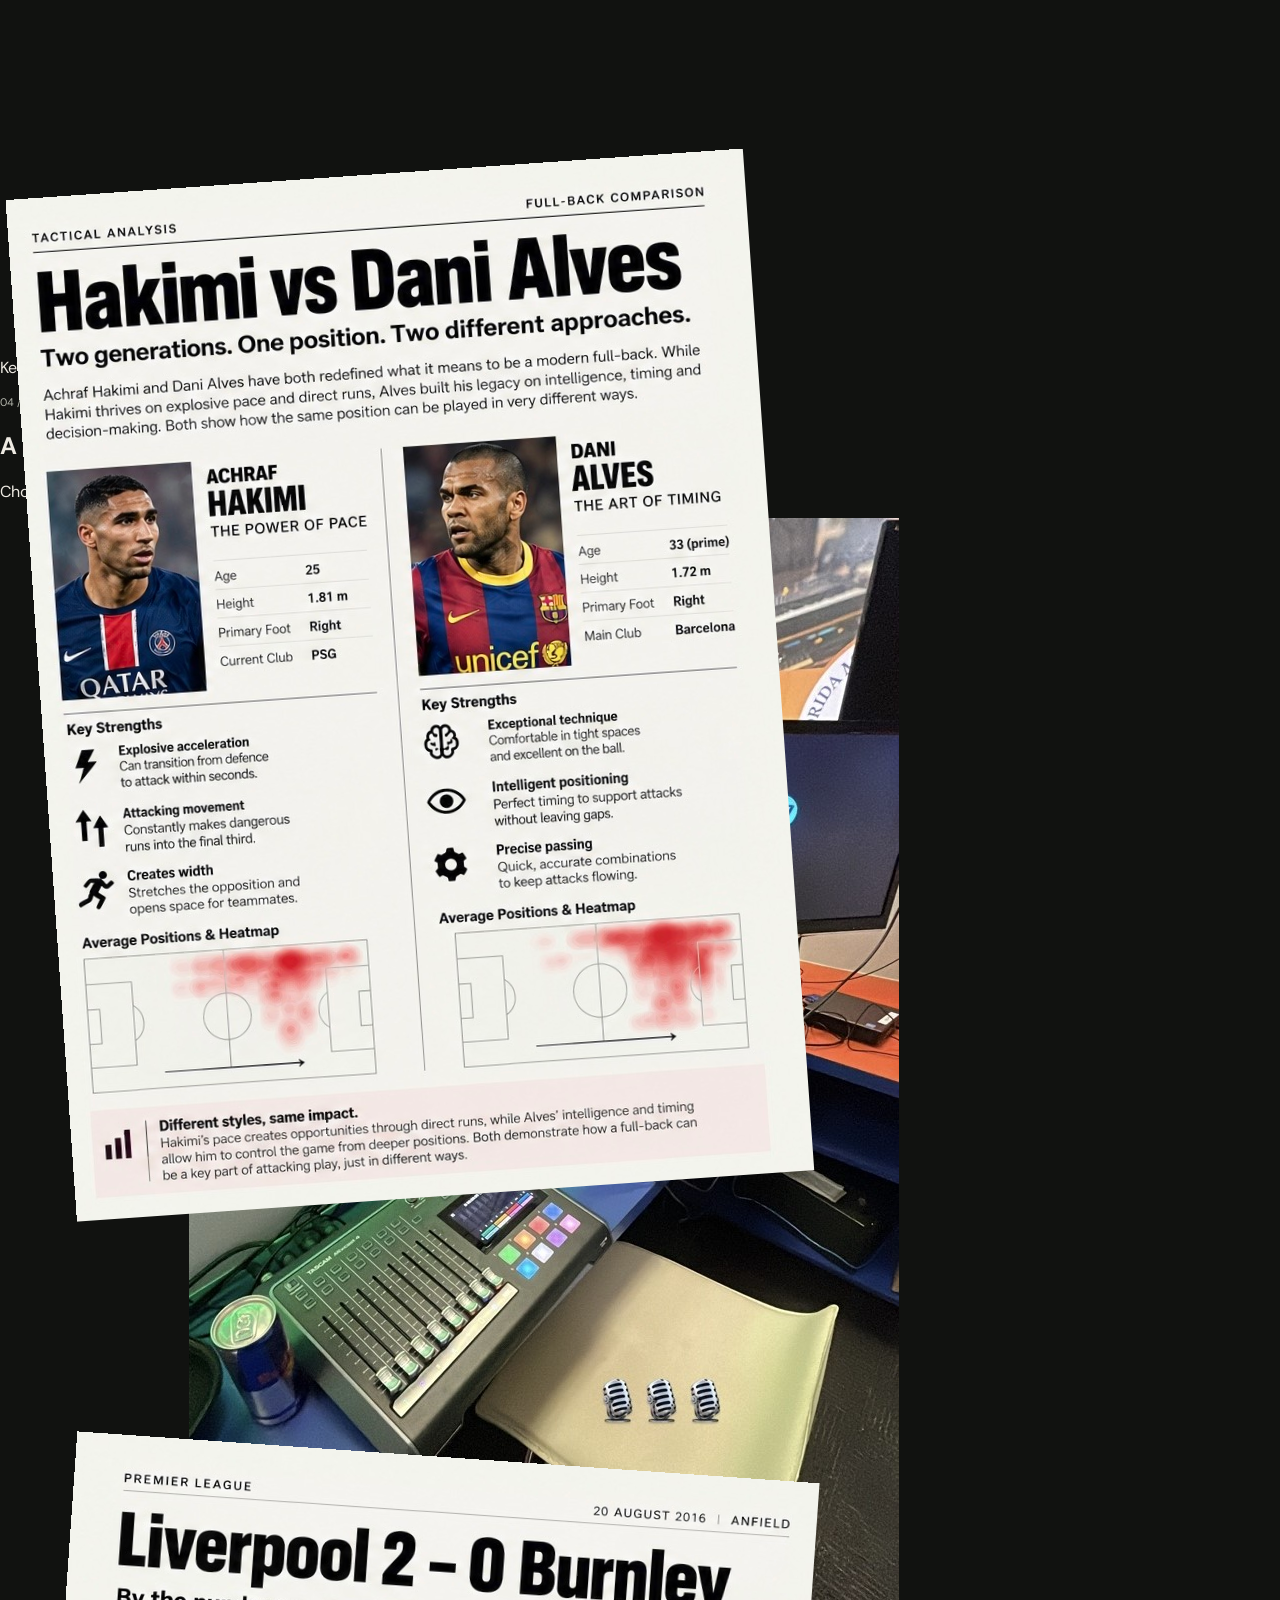
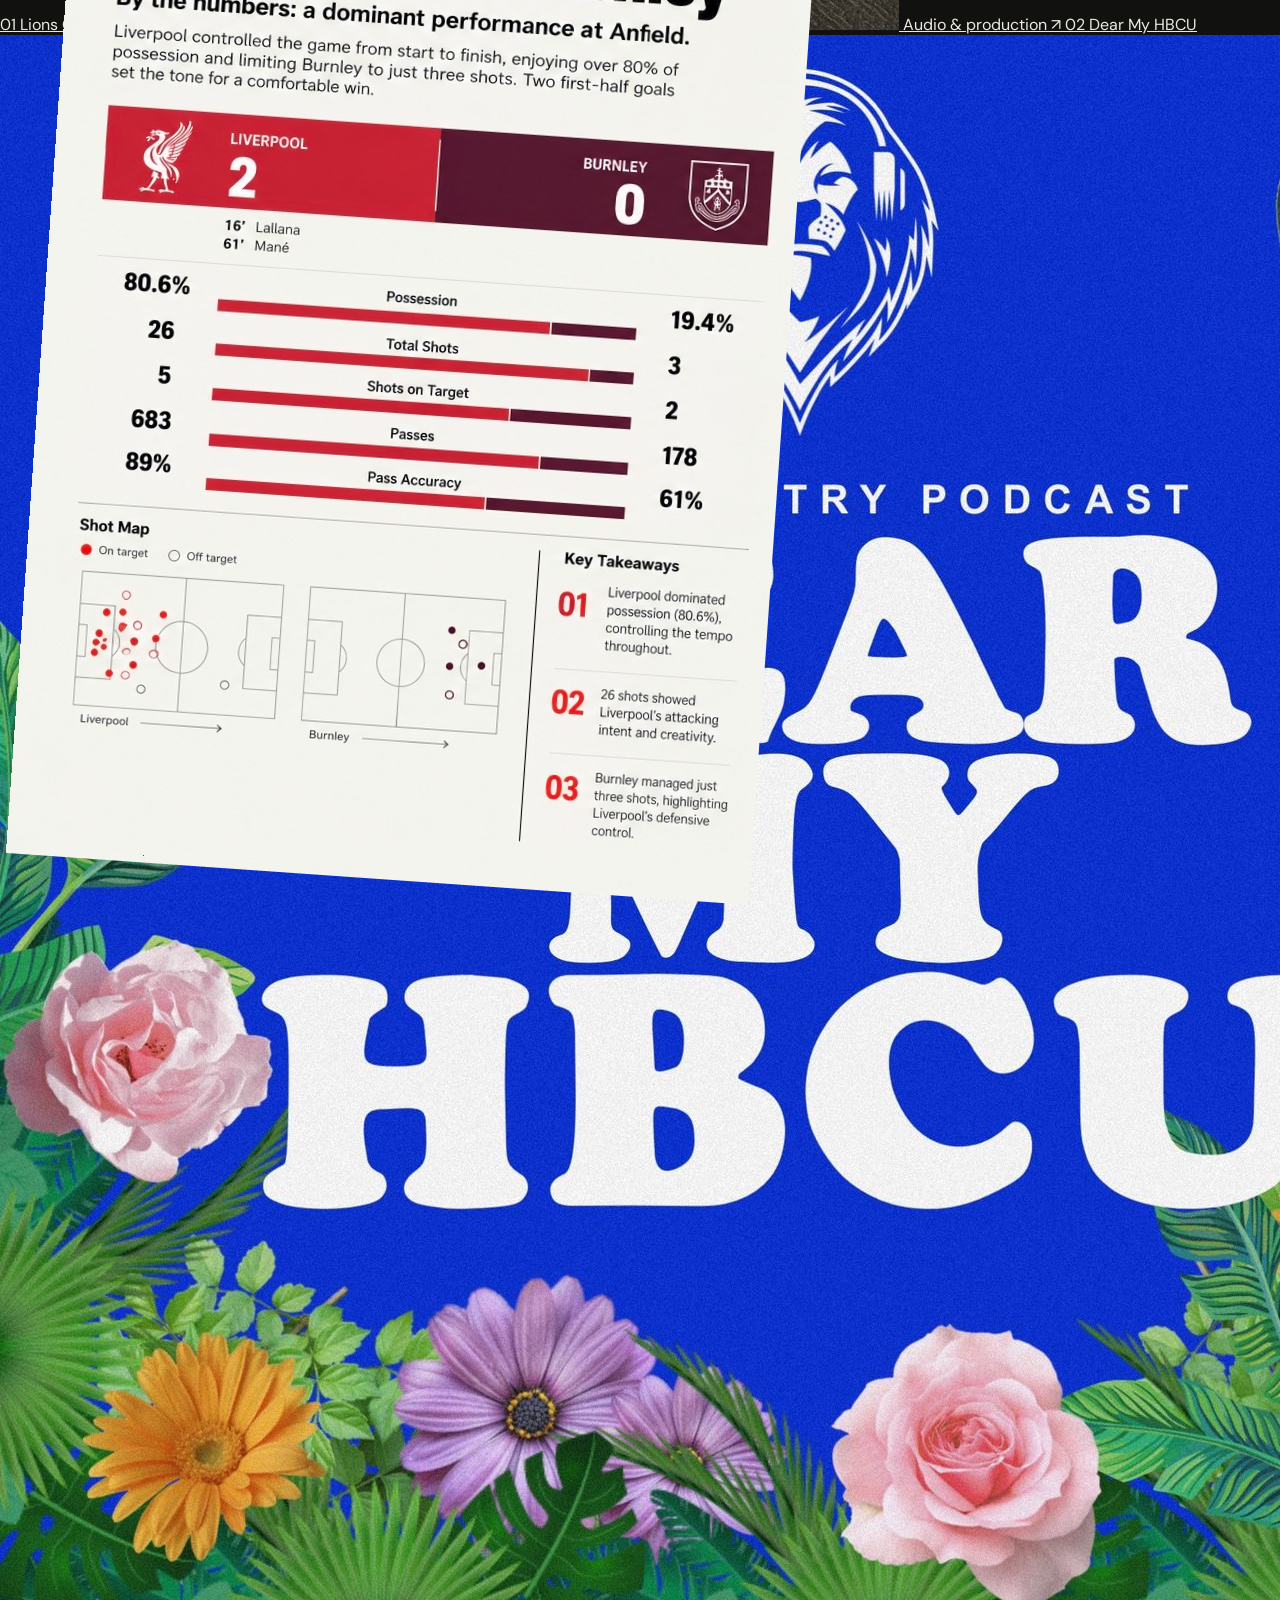
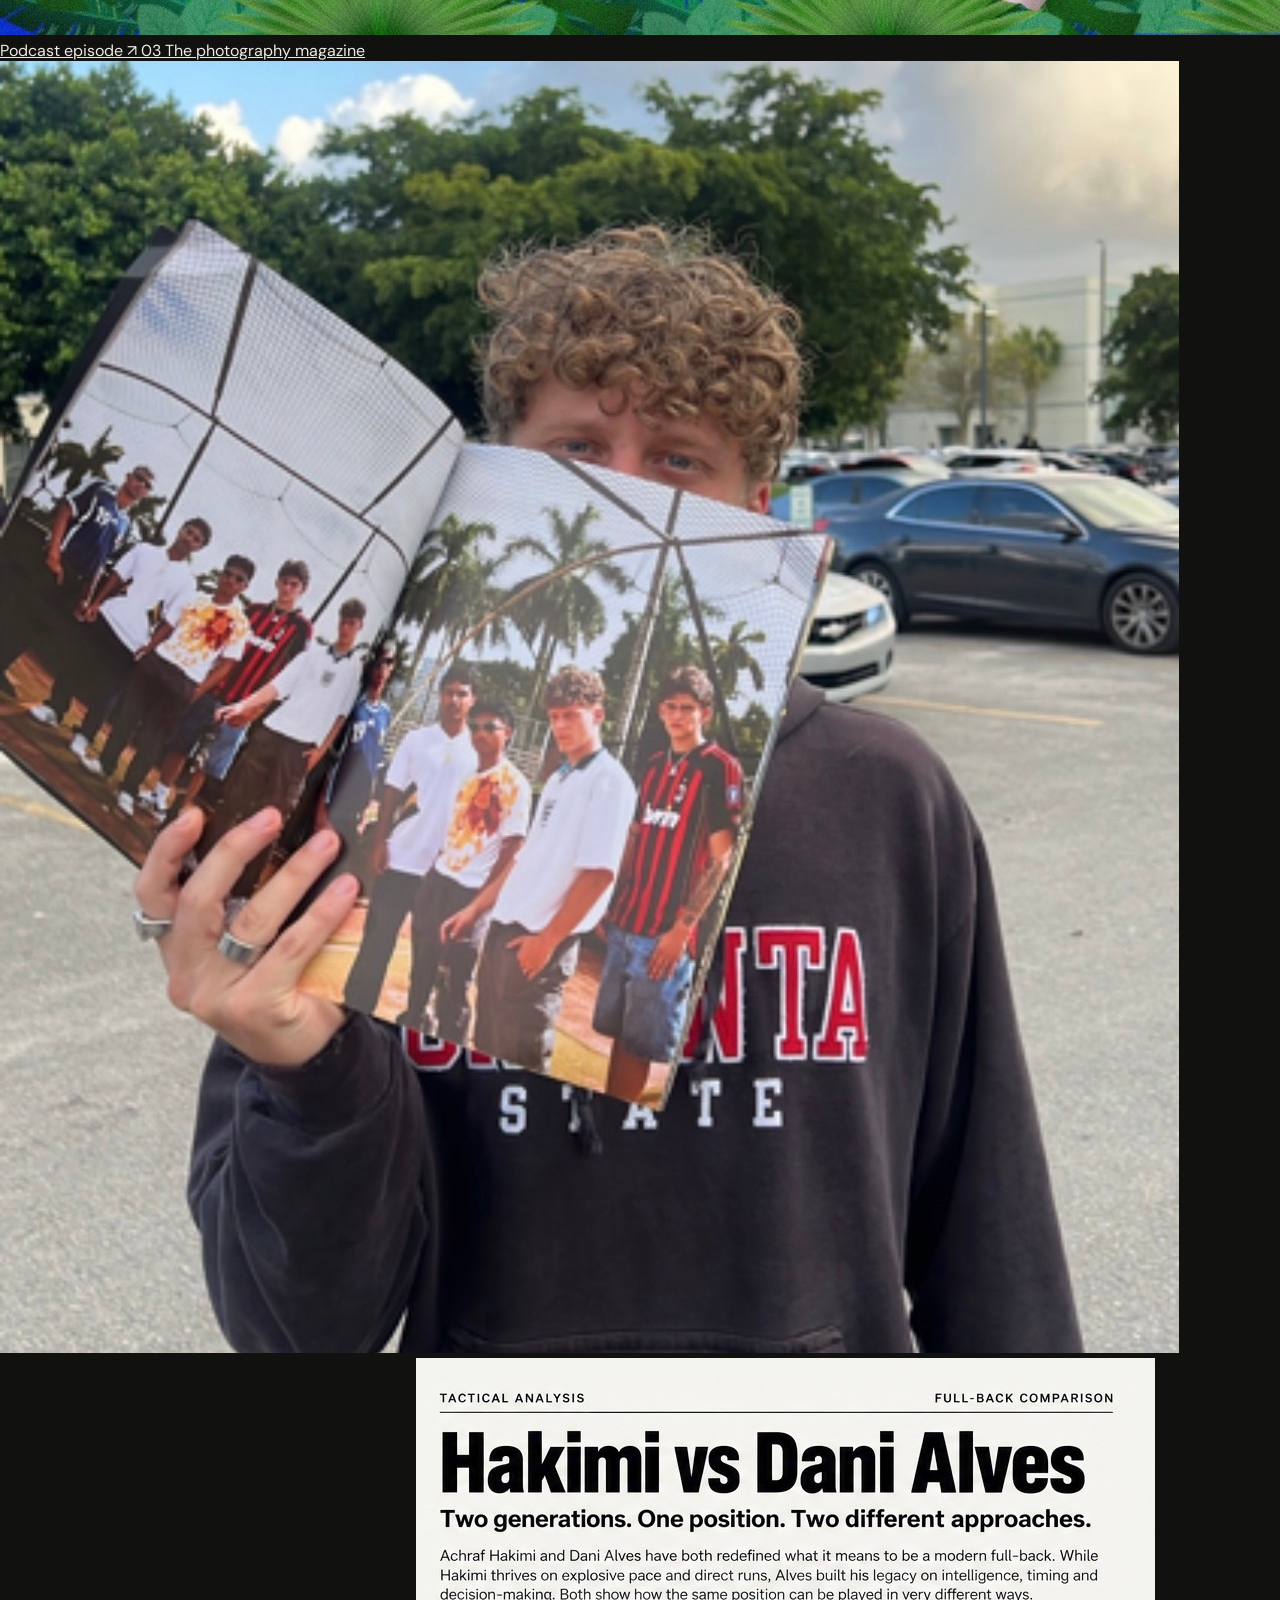
==== commit 4a85afb1: "Implement project gallery and index sections Added sections for project gallery and project index wi" ====
--- a/index.html
+++ b/index.html
@@ -475,16 +475,118 @@
     </div>
   </section>
 
-  <!-- NEXT BUILD: SECTIONS 04–05 WILL FOLLOW HERE -->
-  <section class="next-section" aria-labelledby="work-title">
-    <p>Selected projects</p>
-    <h2 id="work-title">Explore the work.</h2>
-    <p>
-      Podcast production, a collaborative photography magazine
-      and football editorial concepts.
-    </p>
-    <a href="portfolio-backup.html">
-      View the existing project exhibition ↗
+   <!-- SECTION 04: MOVING PROJECT COMPOSITION -->
+  <section class="work-gallery" id="work-gallery"
+           aria-labelledby="gallery-heading">
+    <div class="gallery-stage">
+      <div class="gallery-copy">
+        <p class="section-label">03 / Selected work</p>
+        <h2 id="gallery-heading">
+          Conversations.<br>
+          Images.<br>
+          Different perspectives.
+        </h2>
+        <p>
+          A selection of my podcast, photography
+          and editorial projects.
+        </p>
+      </div>
+
+      <div class="gallery-images" aria-hidden="true">
+        <figure class="gallery-image image-one">
+          <img src="podcast studio setup.jpg"
+               alt="" loading="lazy">
+        </figure>
+
+        <figure class="gallery-image image-two">
+          <img src="dear-my-hbcu.jpg"
+               alt="" loading="lazy">
+        </figure>
+
+        <figure class="gallery-image image-three">
+          <img src="editorial-publication.jpg"
+               alt="" loading="lazy">
+        </figure>
+
+        <figure class="gallery-image image-four">
+          <img src="lions country pod flyer.jpg"
+               alt="" loading="lazy">
+        </figure>
+
+        <figure class="gallery-image image-five">
+          <img src="fullback-comparison.jpg"
+               alt="" loading="lazy">
+        </figure>
+
+        <figure class="gallery-image image-six">
+          <img src="match-statistics.jpg"
+               alt="" loading="lazy">
+        </figure>
+      </div>
+
+      <p class="gallery-instruction">
+        Keep scrolling to explore the projects ↓
+      </p>
+    </div>
+  </section>
+
+  <!-- SECTION 05: PROJECT INDEX -->
+  <section class="project-index" id="selected-work"
+           aria-labelledby="index-heading">
+    <div class="index-intro">
+      <p class="section-label">04 / Project index</p>
+      <h2 id="index-heading">A closer look.</h2>
+      <p>
+        Choose a project to open its existing exhibition.
+      </p>
+    </div>
+
+    <a class="project-row"
+       href="portfolio-backup.html#studio-title">
+      <span class="project-number">01</span>
+      <span class="project-name">Lions Country Podcast</span>
+      <img src="podcast studio setup.jpg" alt="Podcast studio">
+      <span class="project-type">Audio & production</span>
+      <span class="project-arrow" aria-hidden="true">↗</span>
+    </a>
+
+    <a class="project-row"
+       href="portfolio-backup.html#hbcu-title">
+      <span class="project-number">02</span>
+      <span class="project-name">Dear My HBCU</span>
+      <img src="dear-my-hbcu.jpg" alt="Dear My HBCU artwork">
+      <span class="project-type">Podcast episode</span>
+      <span class="project-arrow" aria-hidden="true">↗</span>
+    </a>
+
+    <a class="project-row"
+       href="portfolio-backup.html#editorial-title">
+      <span class="project-number">03</span>
+      <span class="project-name">The photography magazine</span>
+      <img src="editorial-publication.jpg"
+           alt="Thomas holding the student photography magazine">
+      <span class="project-type">Collaborative publication</span>
+      <span class="project-arrow" aria-hidden="true">↗</span>
+    </a>
+
+    <a class="project-row"
+       href="portfolio-backup.html#analysis-title">
+      <span class="project-number">04</span>
+      <span class="project-name">A full-back’s perspective</span>
+      <img src="fullback-comparison.jpg"
+           alt="Full-back comparison editorial concept">
+      <span class="project-type">Editorial concept</span>
+      <span class="project-arrow" aria-hidden="true">↗</span>
+    </a>
+
+    <a class="project-row"
+       href="portfolio-backup.html#statistics-title">
+      <span class="project-number">05</span>
+      <span class="project-name">Football by design</span>
+      <img src="match-statistics.jpg"
+           alt="Football statistics layout concept">
+      <span class="project-type">Information design concept</span>
+      <span class="project-arrow" aria-hidden="true">↗</span>
     </a>
   </section>
 </main>
@@ -542,6 +644,48 @@
     progress.style.transform =
       `scaleX(${clamp(scrollY / Math.max(1, travel))})`;
 
+        // Sections 04–05: scroll-controlled project composition.
+    const gallery = document.getElementById("work-gallery");
+
+    if (gallery) {
+      const pictures = [...gallery.querySelectorAll(".gallery-image")];
+      const galleryStage = gallery.querySelector(".gallery-stage");
+
+      if (reduced) {
+        pictures.forEach(picture => {
+          picture.style.removeProperty("transform");
+        });
+      } else {
+        const bounds = gallery.getBoundingClientRect();
+        const distance = gallery.offsetHeight - galleryStage.offsetHeight;
+        const position = clamp(-bounds.top / Math.max(1, distance));
+        const mobile = innerWidth <= 700;
+
+        pictures.forEach((picture, index) => {
+          const starts = [95, 125, 150, 180, 210, 240];
+          const ends = [-130, -100, -160, -120, -145, -95];
+
+          const local = smooth(
+            (position - index * .055) / .70
+          );
+
+          const travel = starts[index] +
+            (ends[index] - starts[index]) * local;
+
+          const rotation = (index % 2 === 0 ? -1 : 1) *
+            (4 - local * 6);
+
+          picture.style.transform = `
+            translate3d(
+              0,
+              ${travel * (mobile ? .68 : 1)}svh,
+              0
+            )
+            rotate(${rotation}deg)
+          `;
+        });
+      }
+    }
     if (reduced) return;
 
     const heroBounds = hero.getBoundingClientRect();
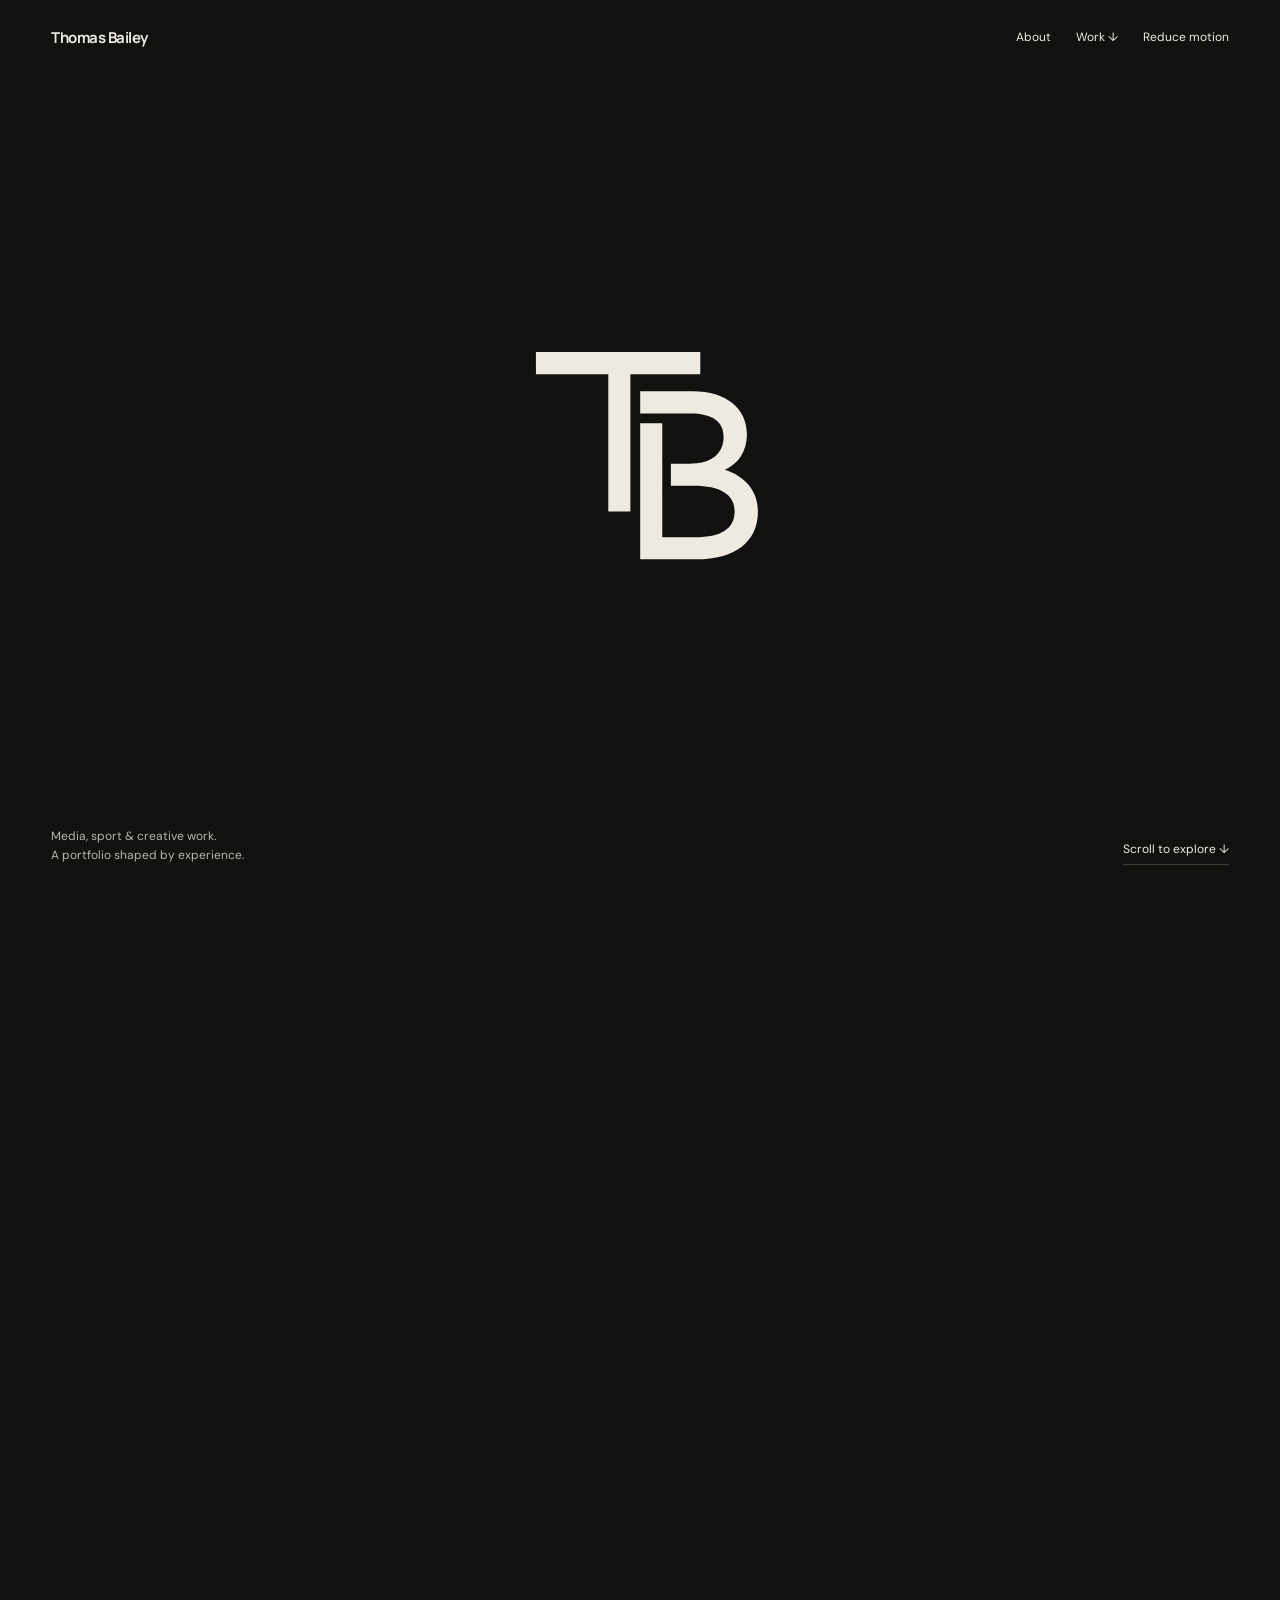
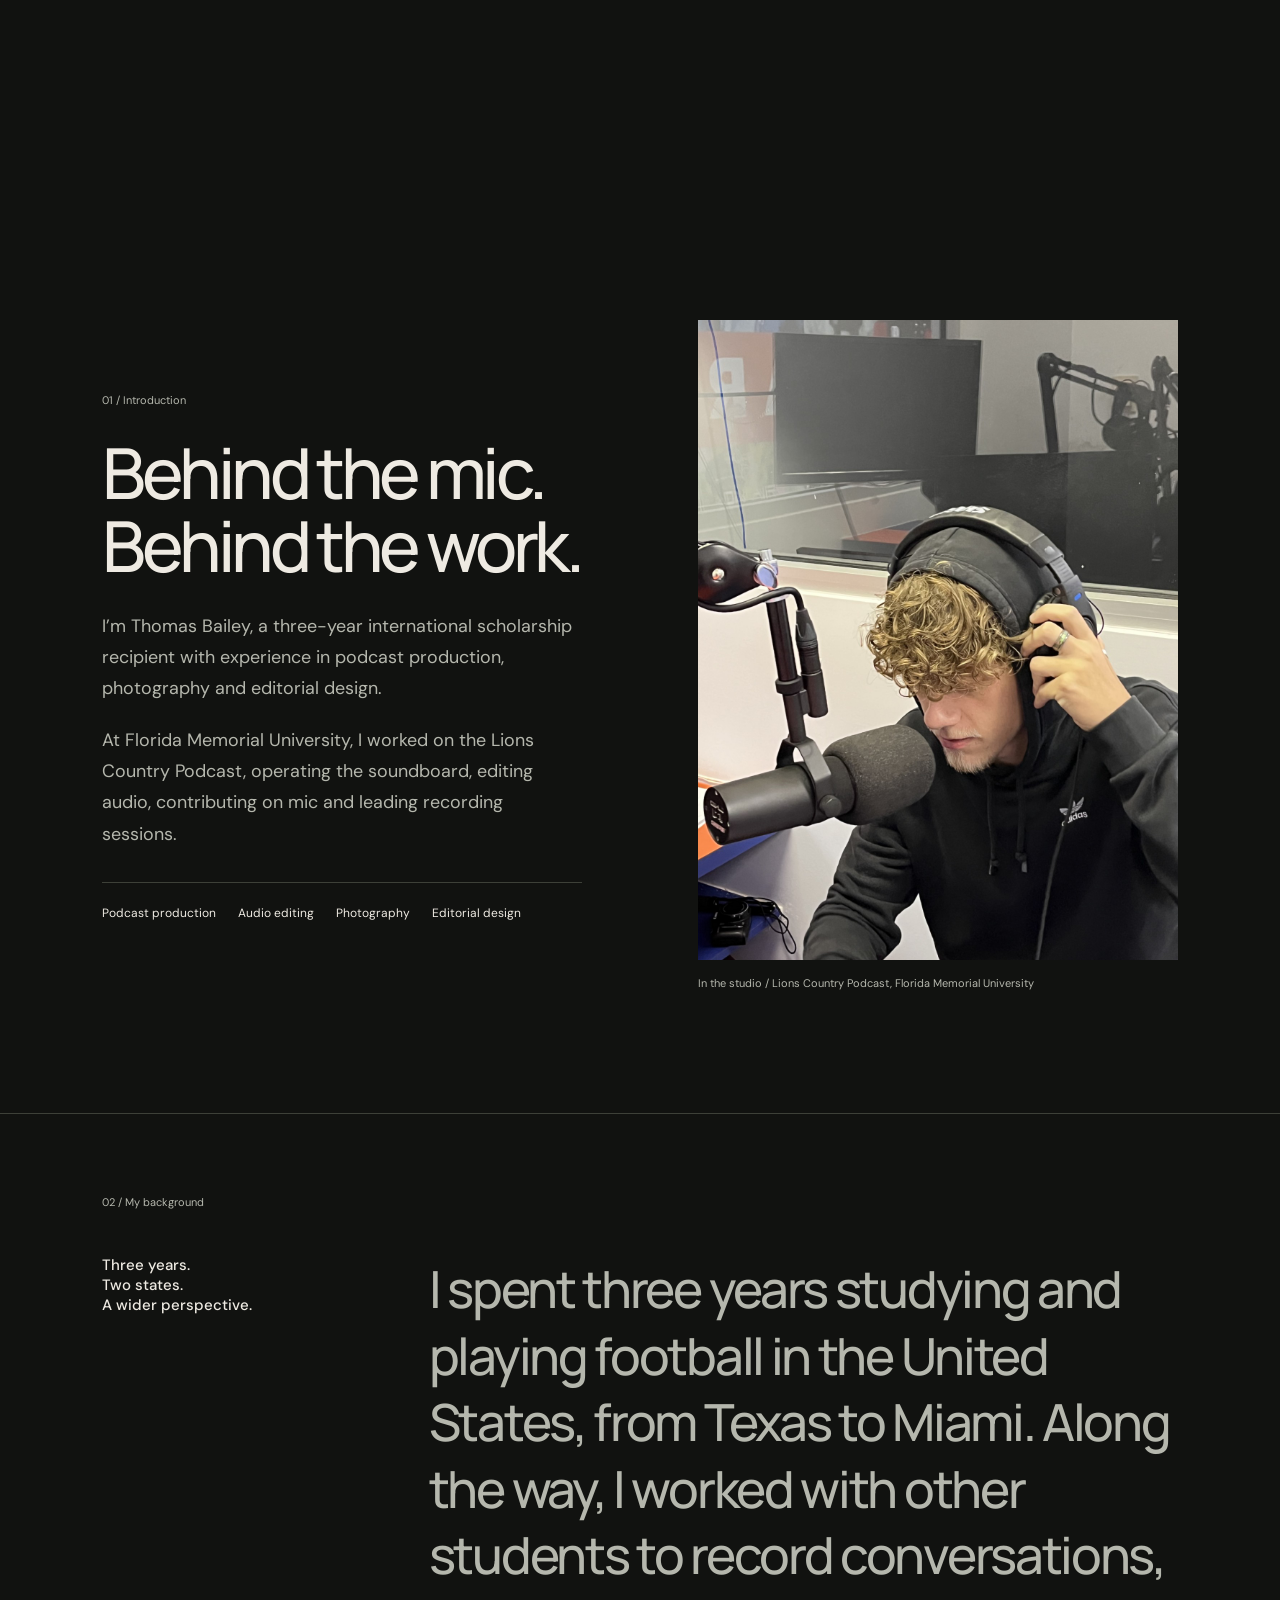
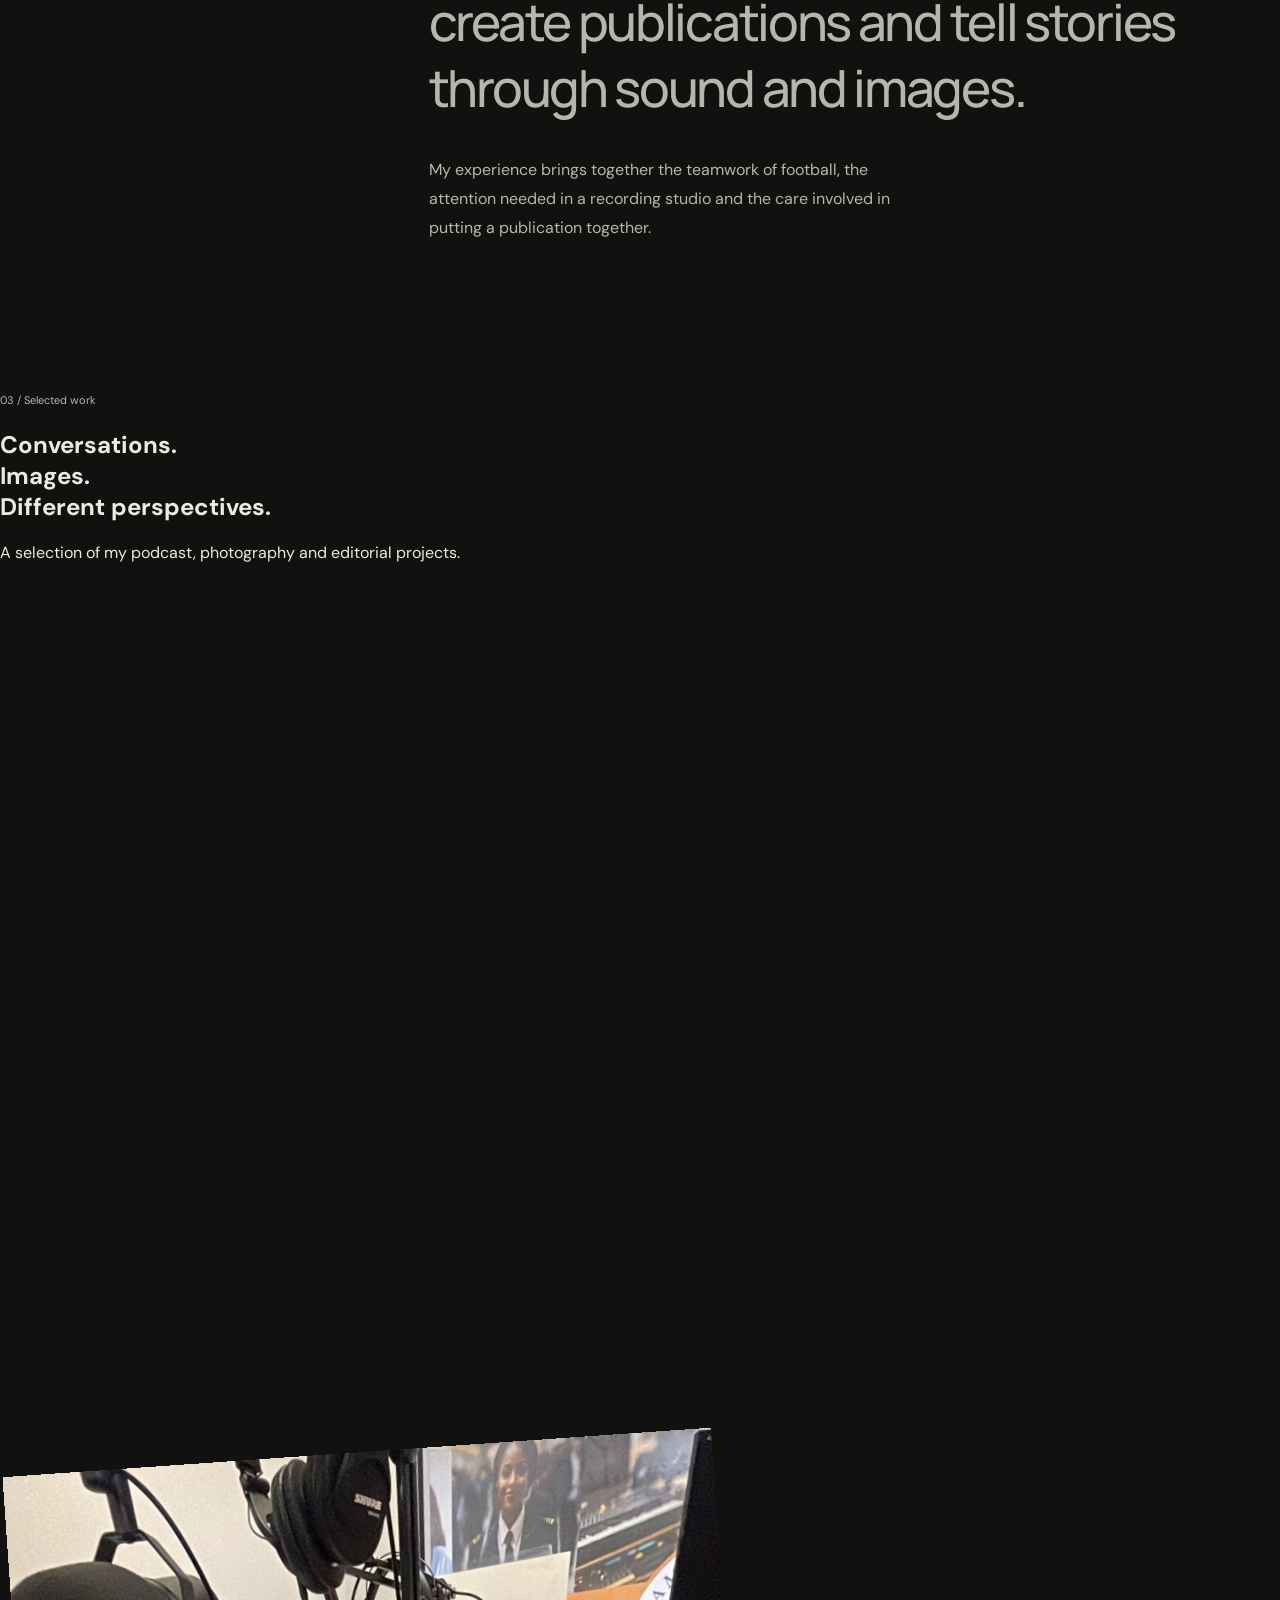
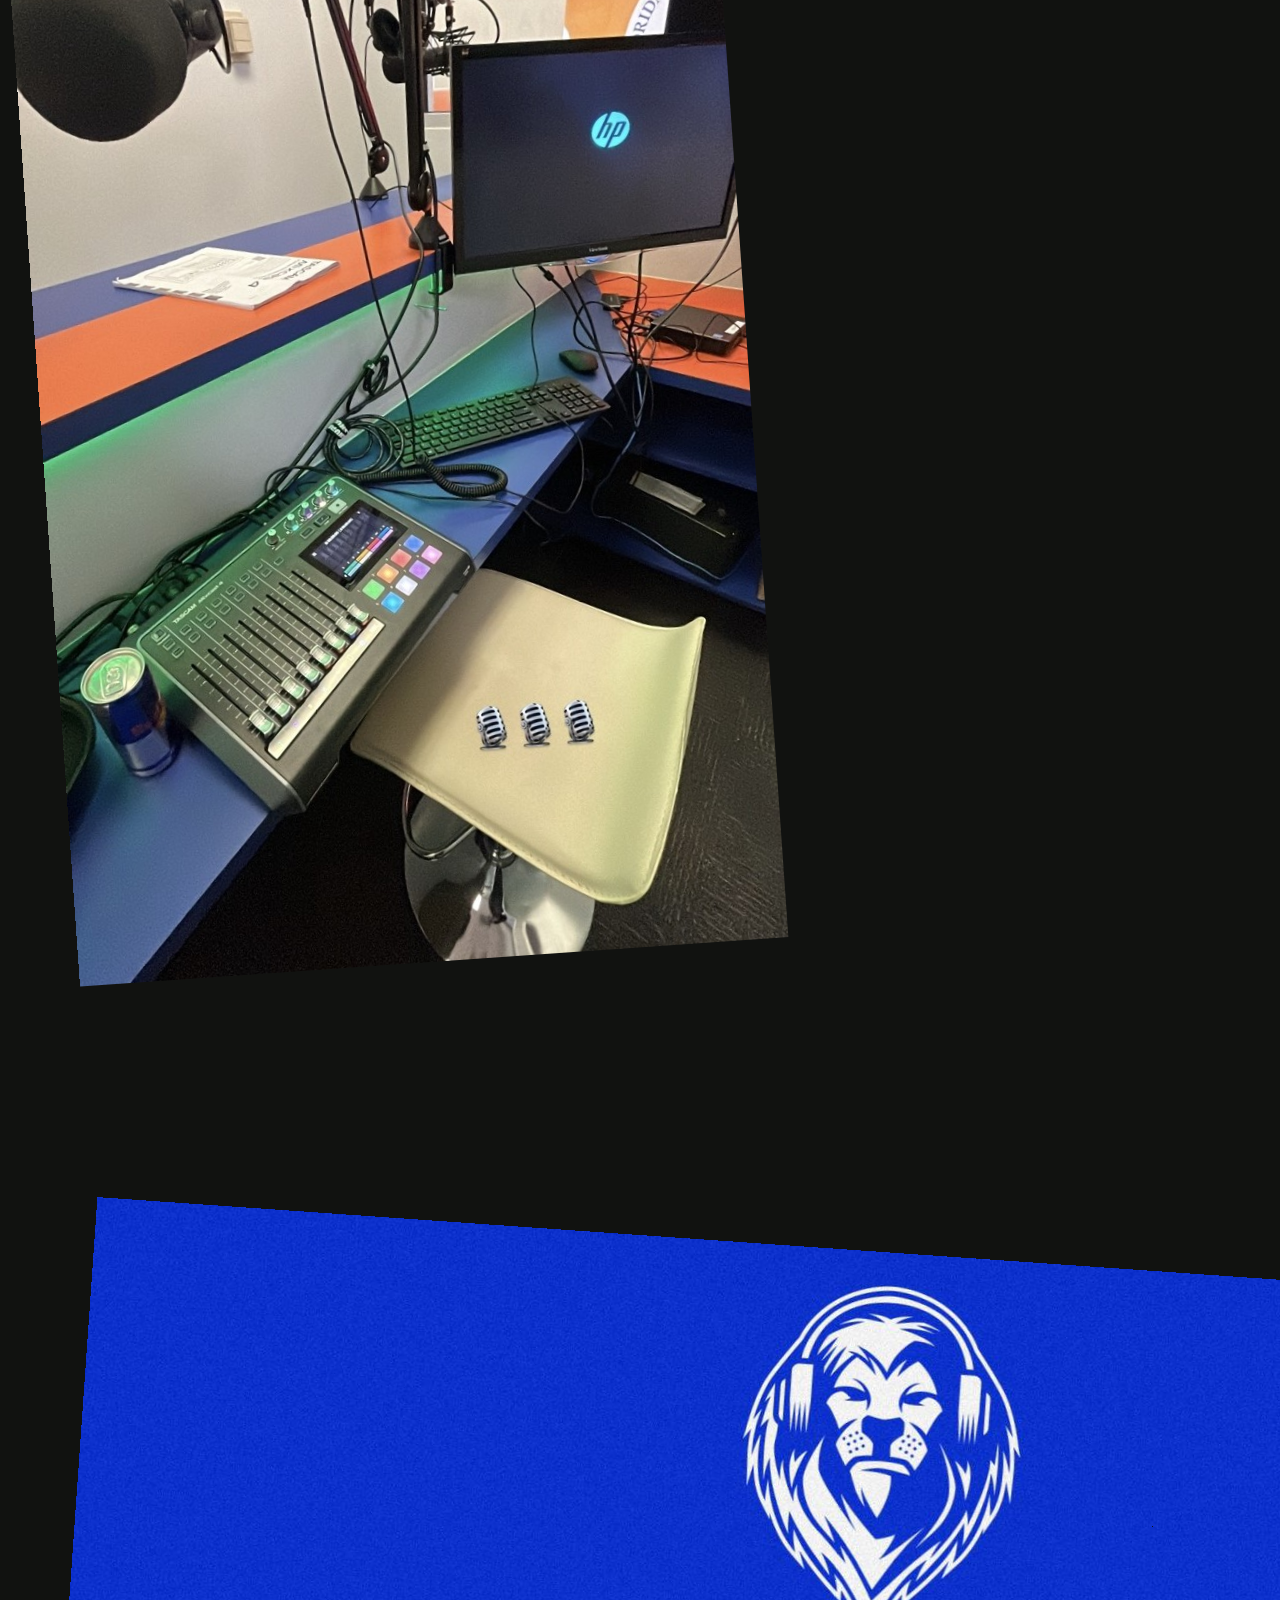
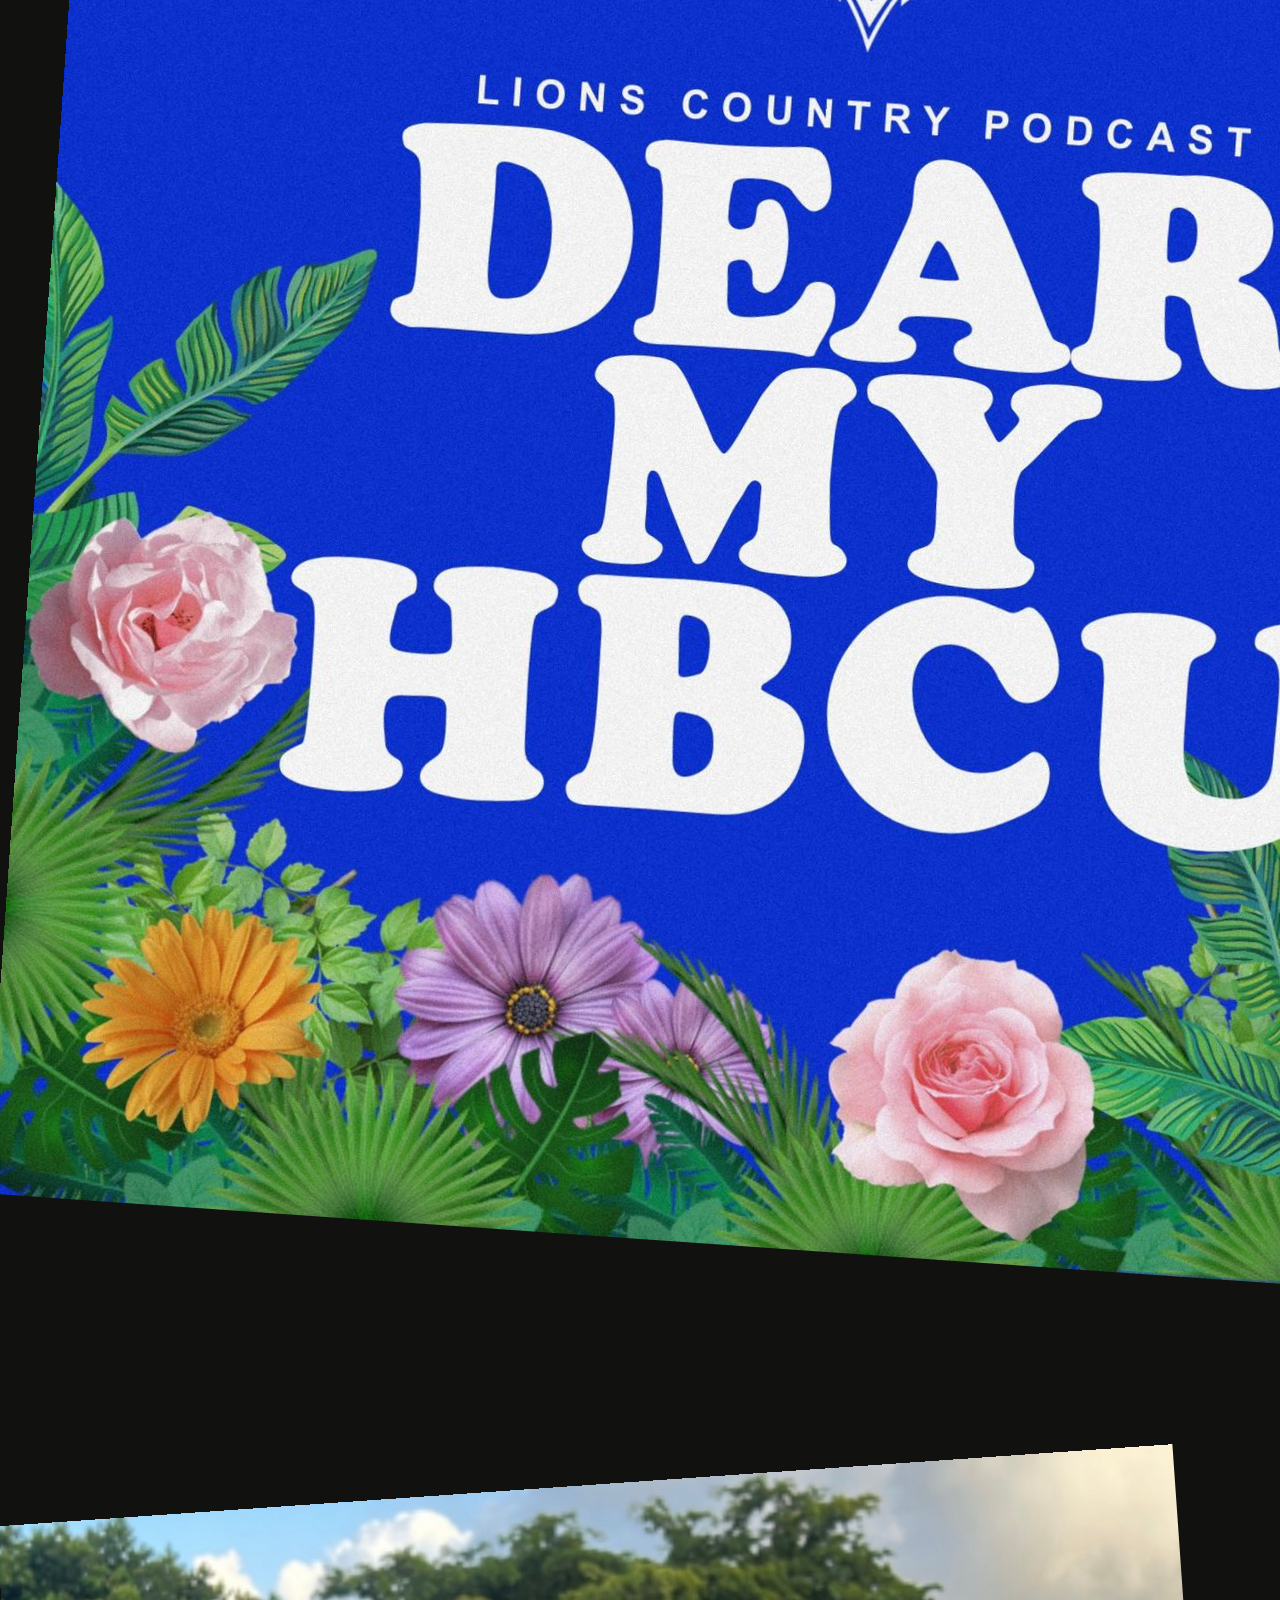
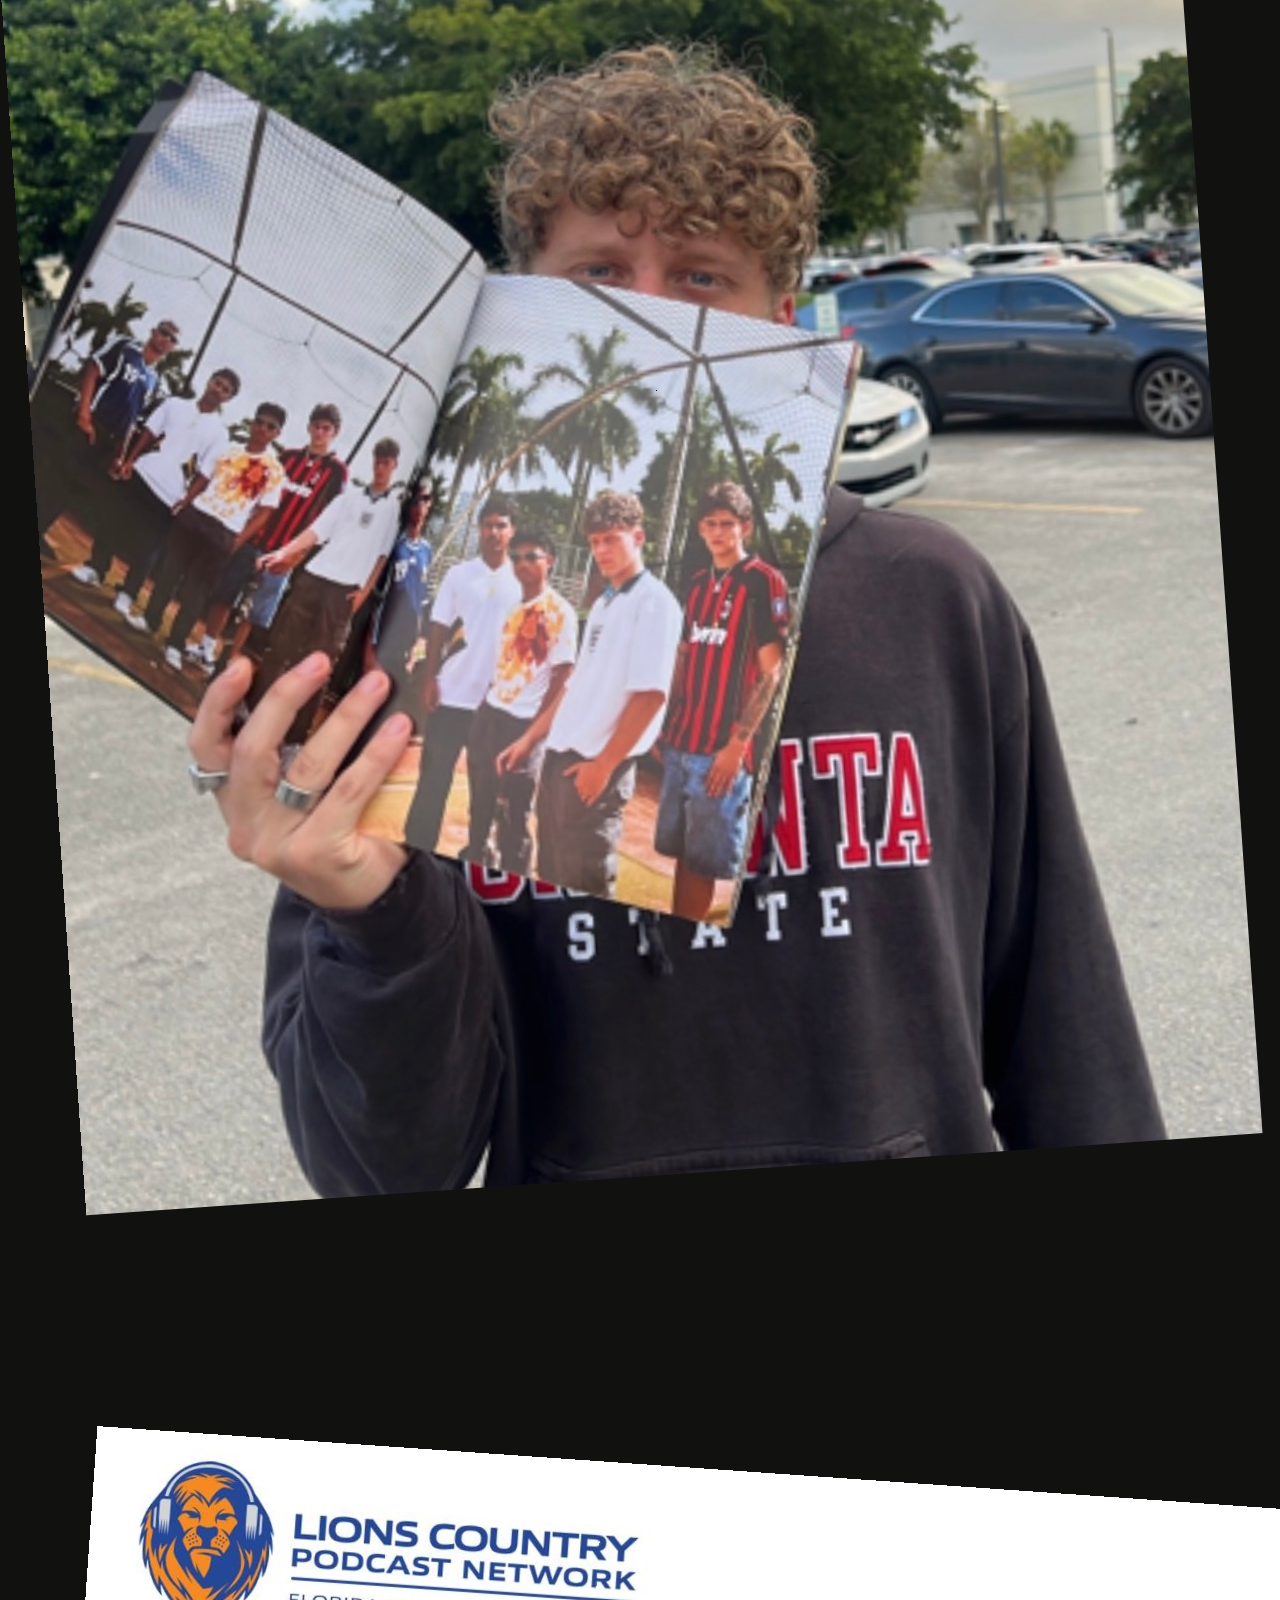
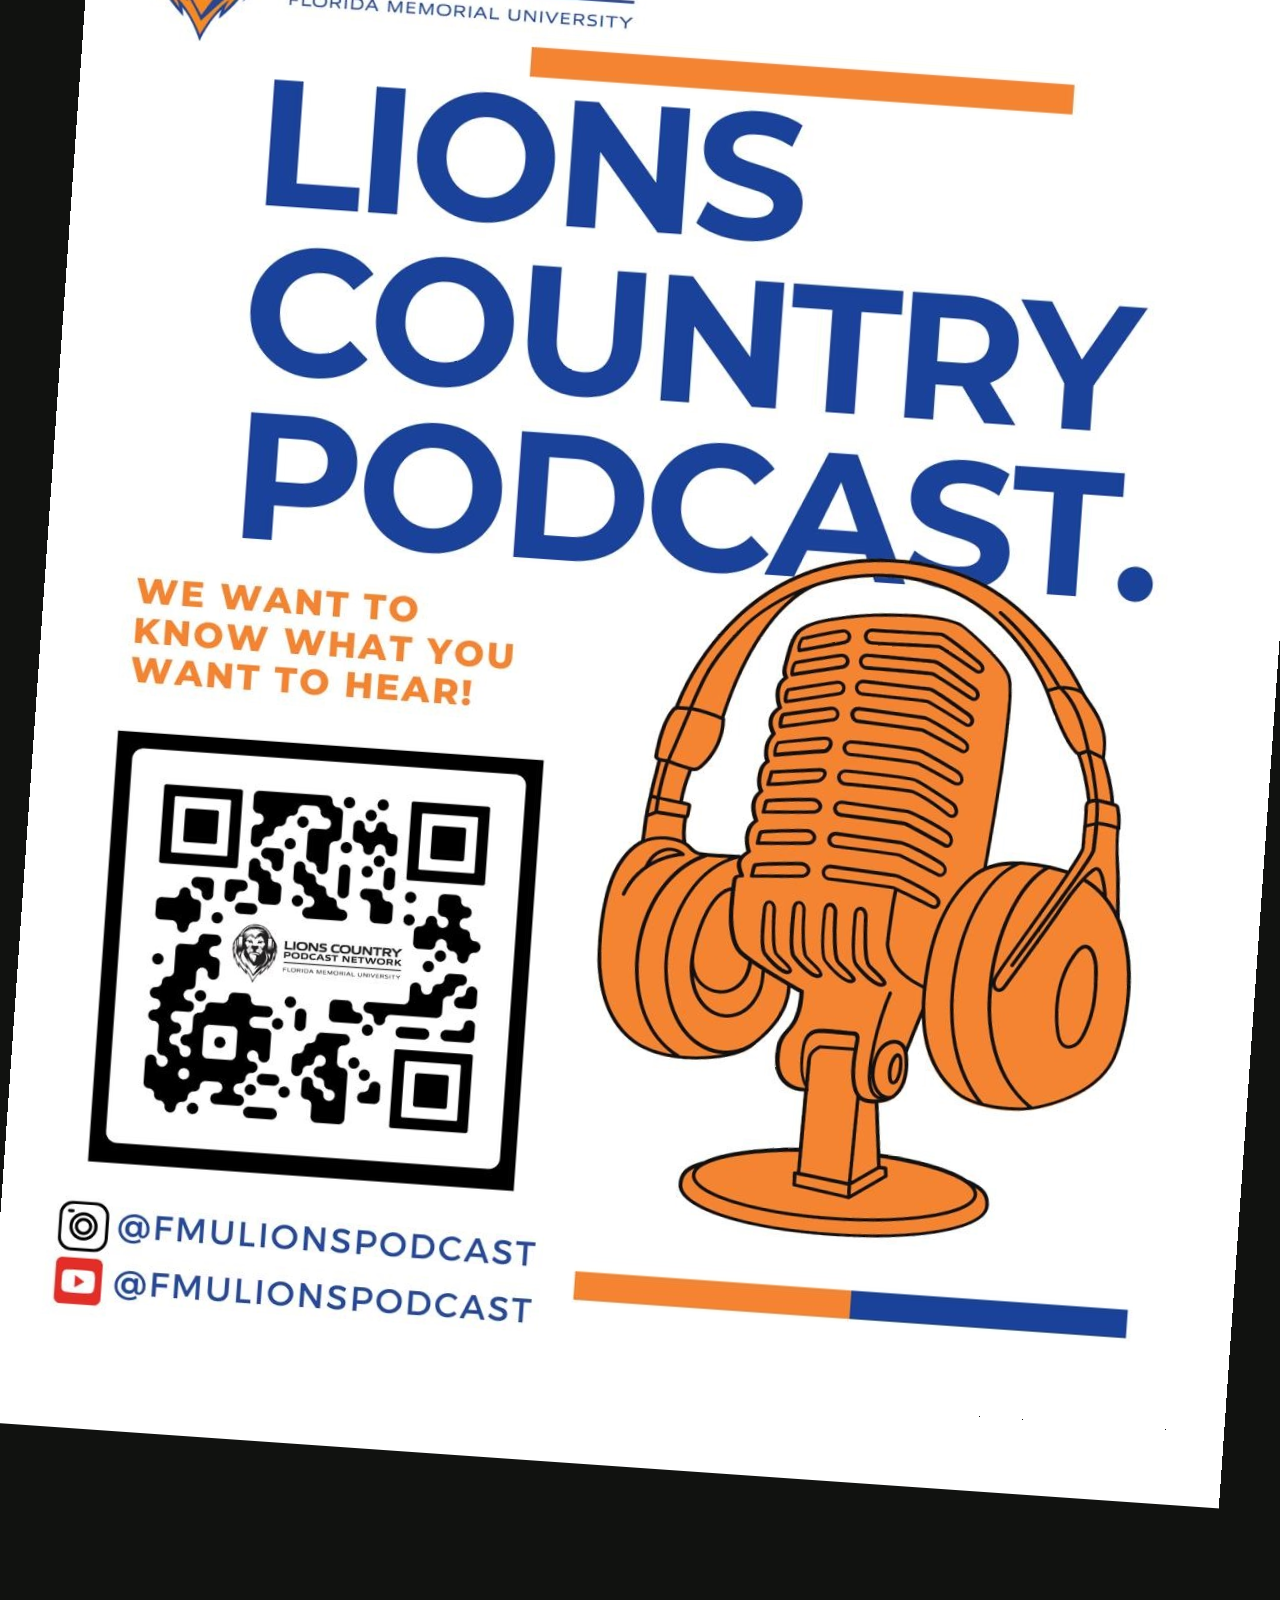
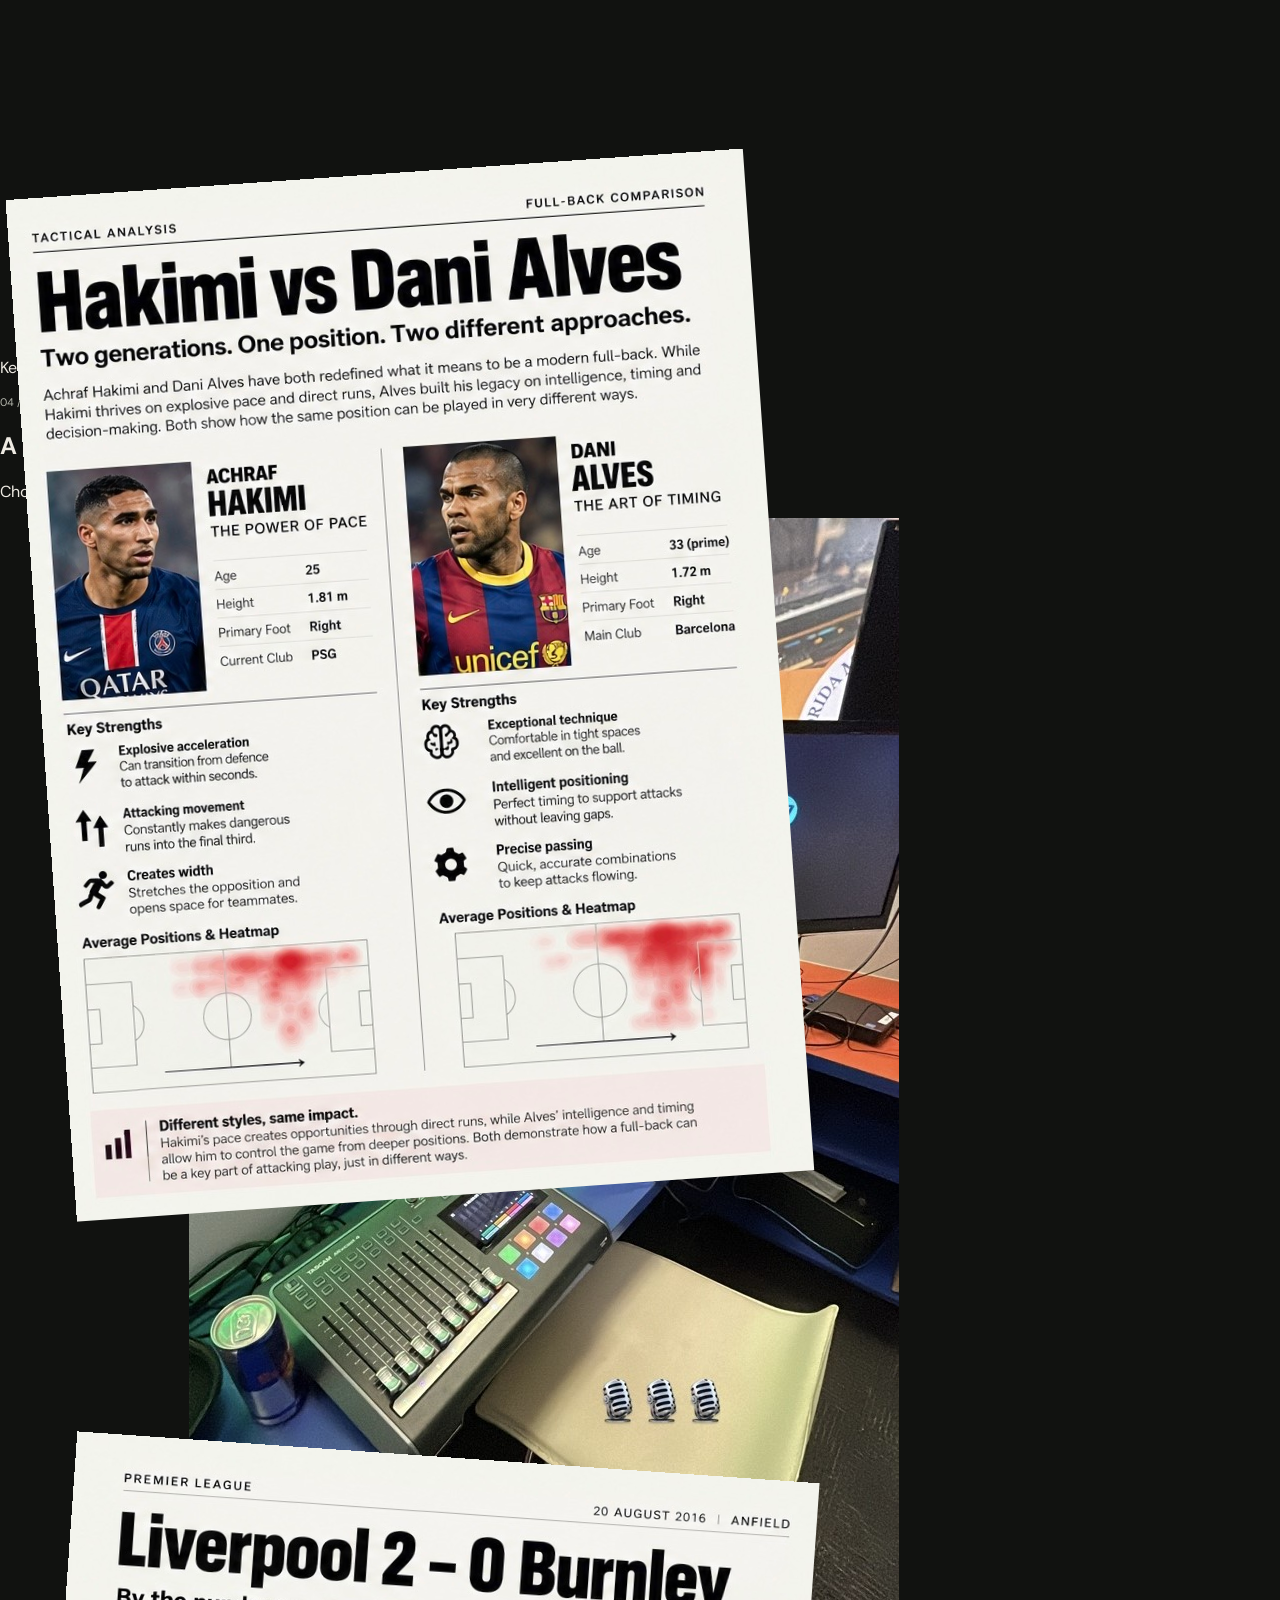
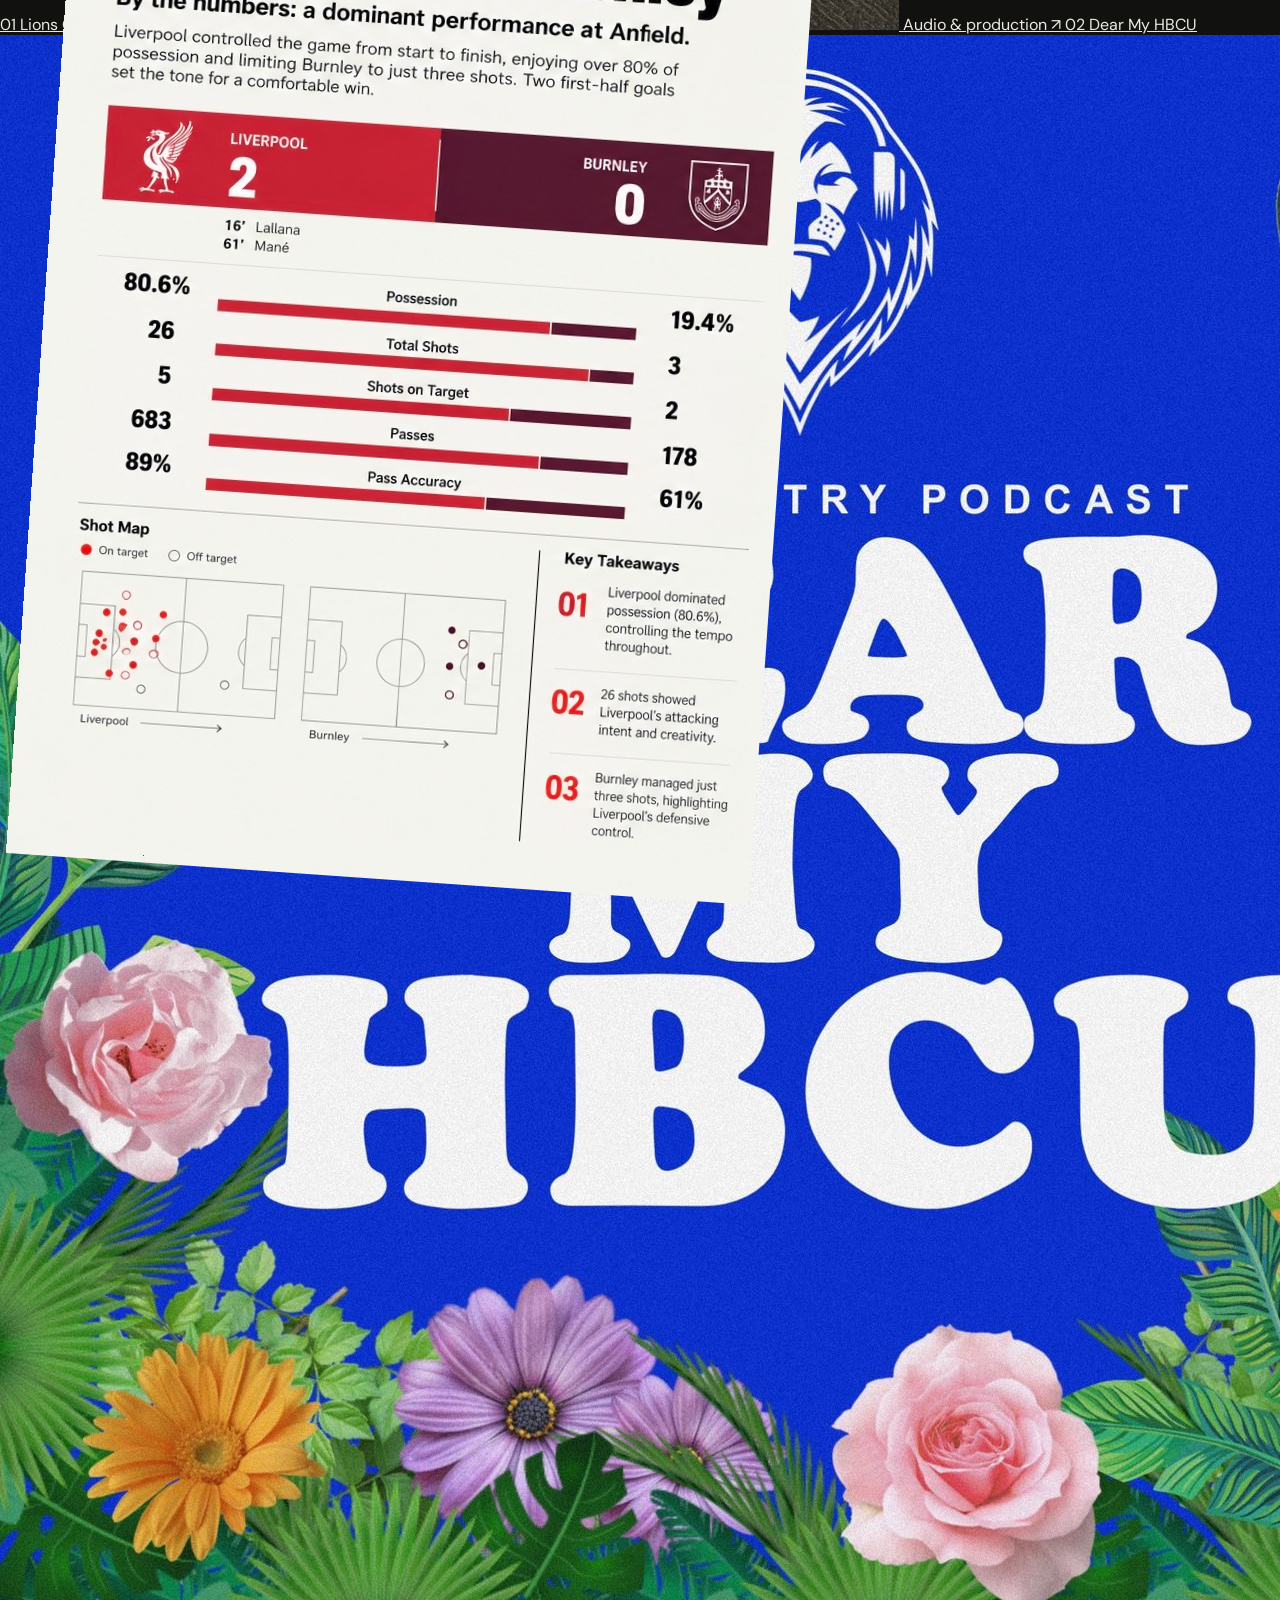
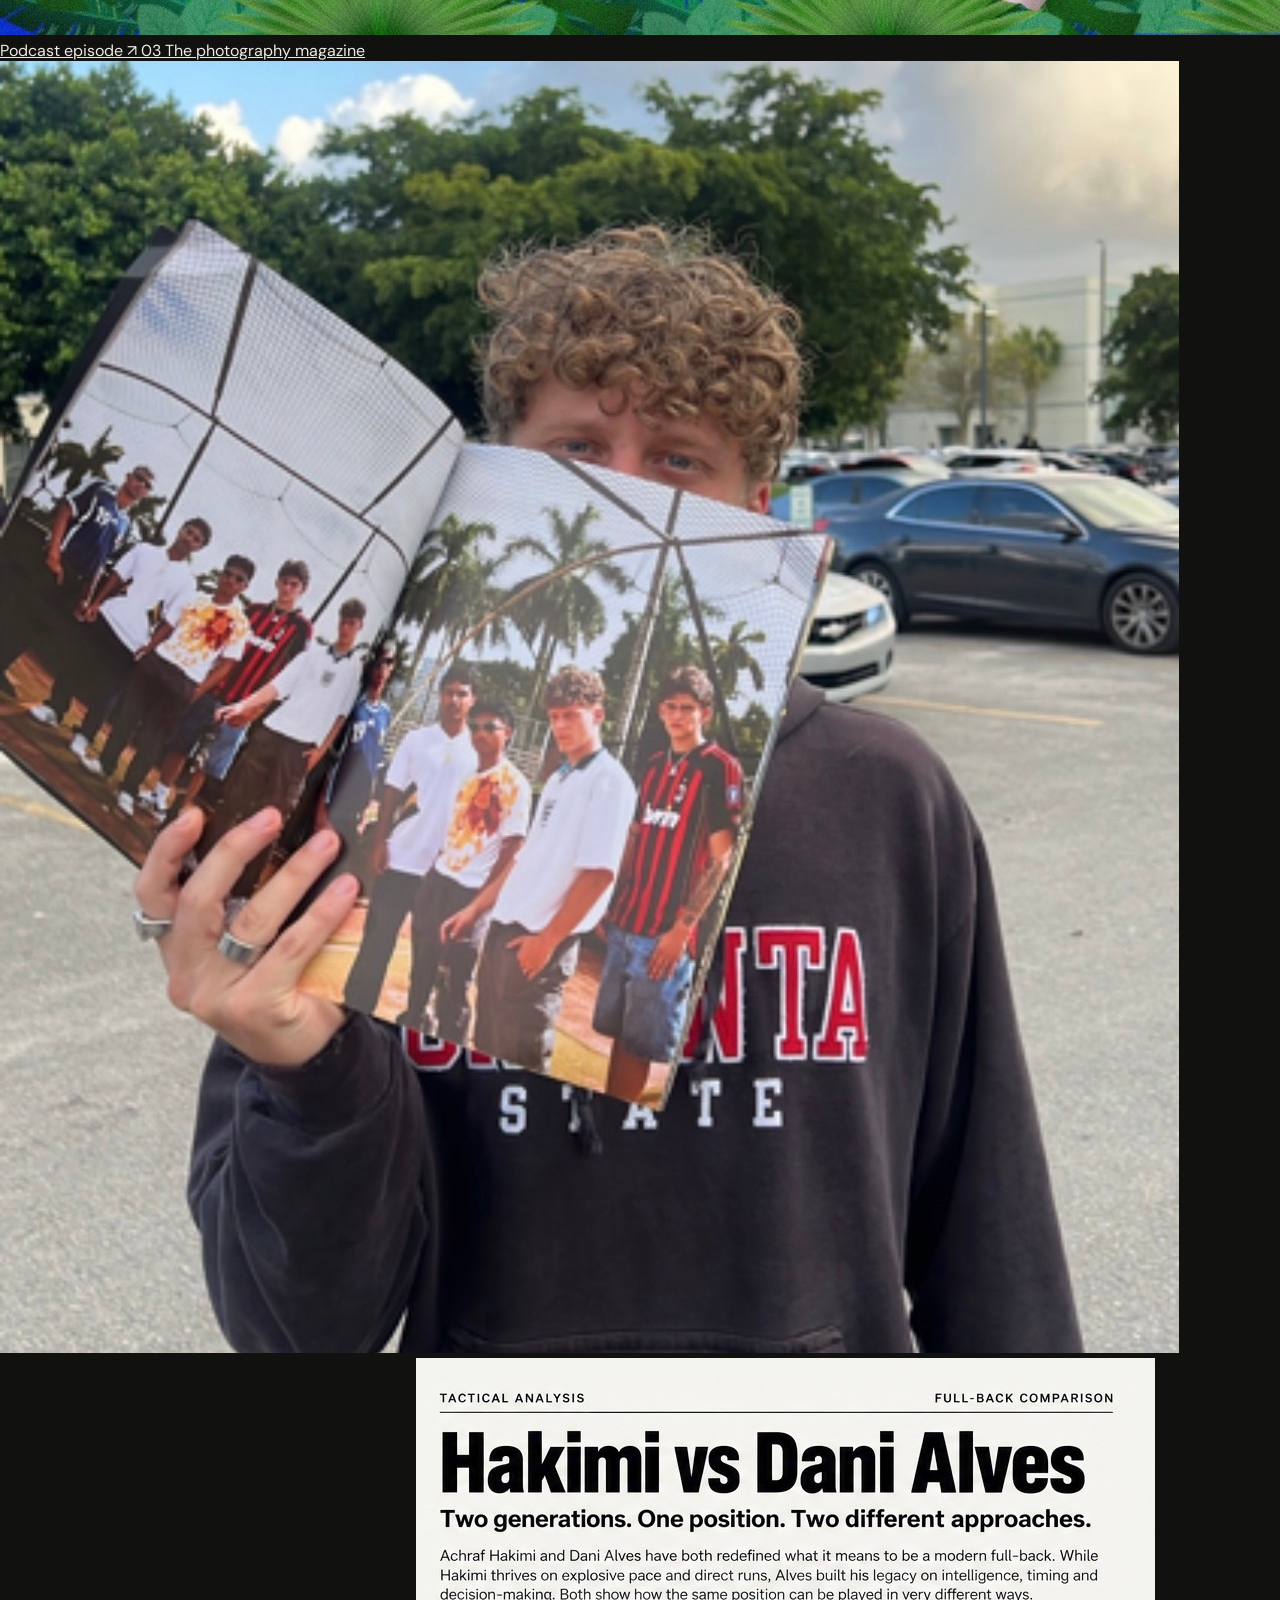
==== commit 8cacc8a2: "Change Work link to point to selected work section" ====
--- a/index.html
+++ b/index.html
@@ -355,7 +355,7 @@
   <a class="name" href="#top">Thomas Bailey</a>
   <nav aria-label="Main navigation">
     <a href="#introduction">About</a>
-    <a href="portfolio-backup.html">Work ↗</a>
+    <a href="#selected-work">Work ↓</a>
     <button id="motion-button" type="button"
             aria-pressed="false">Reduce motion</button>
   </nav>
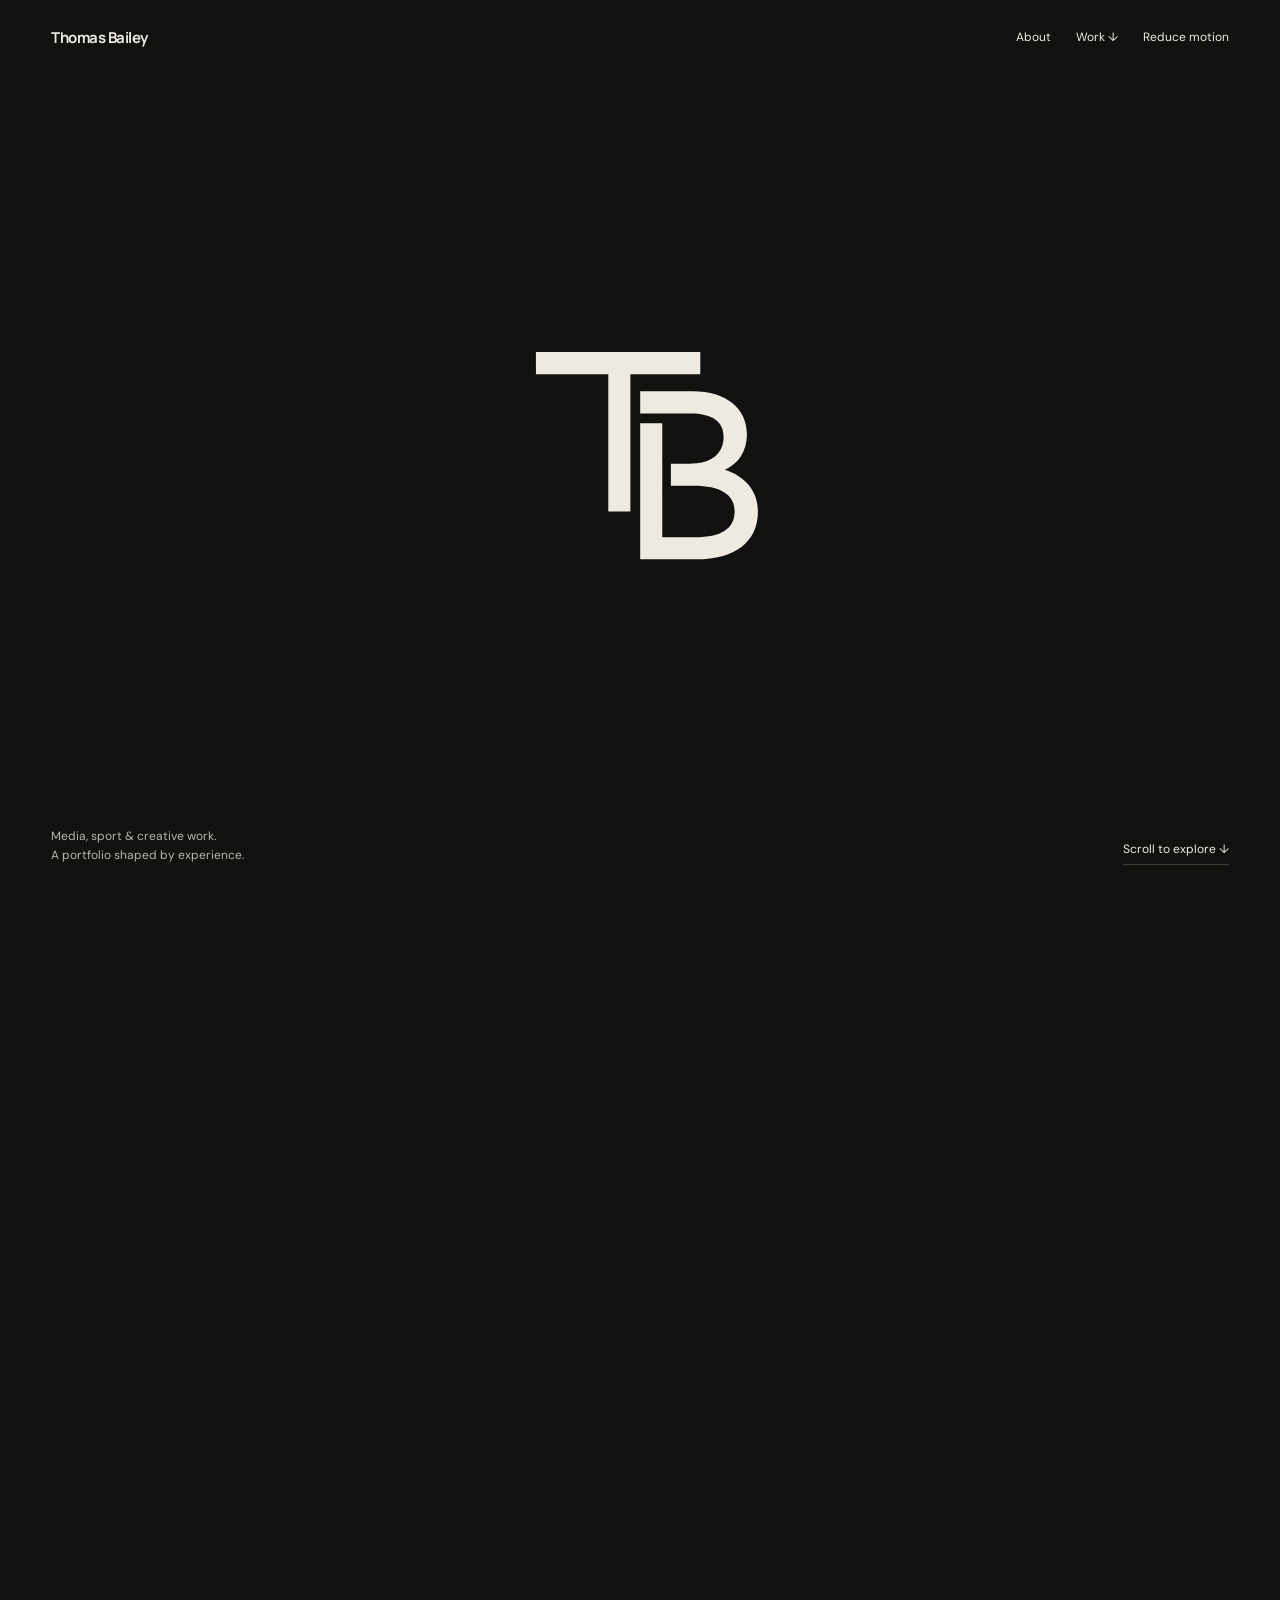
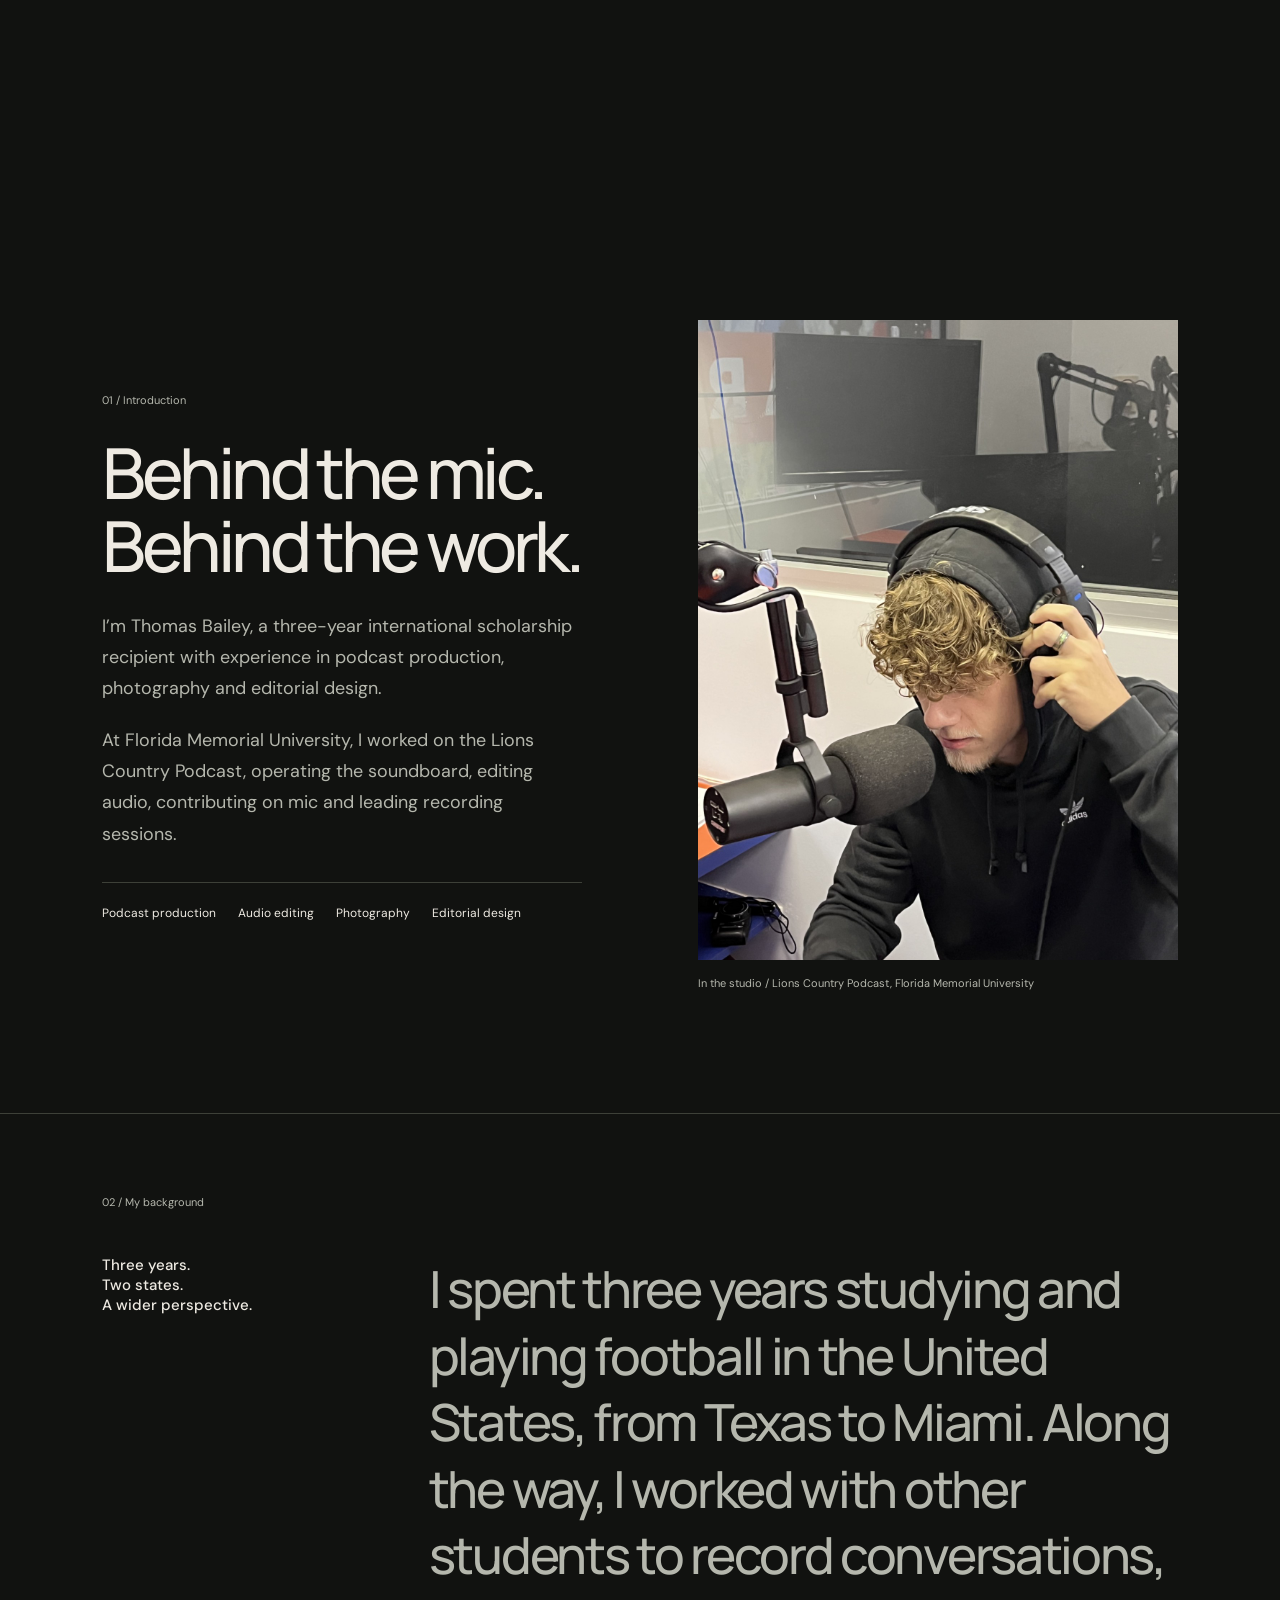
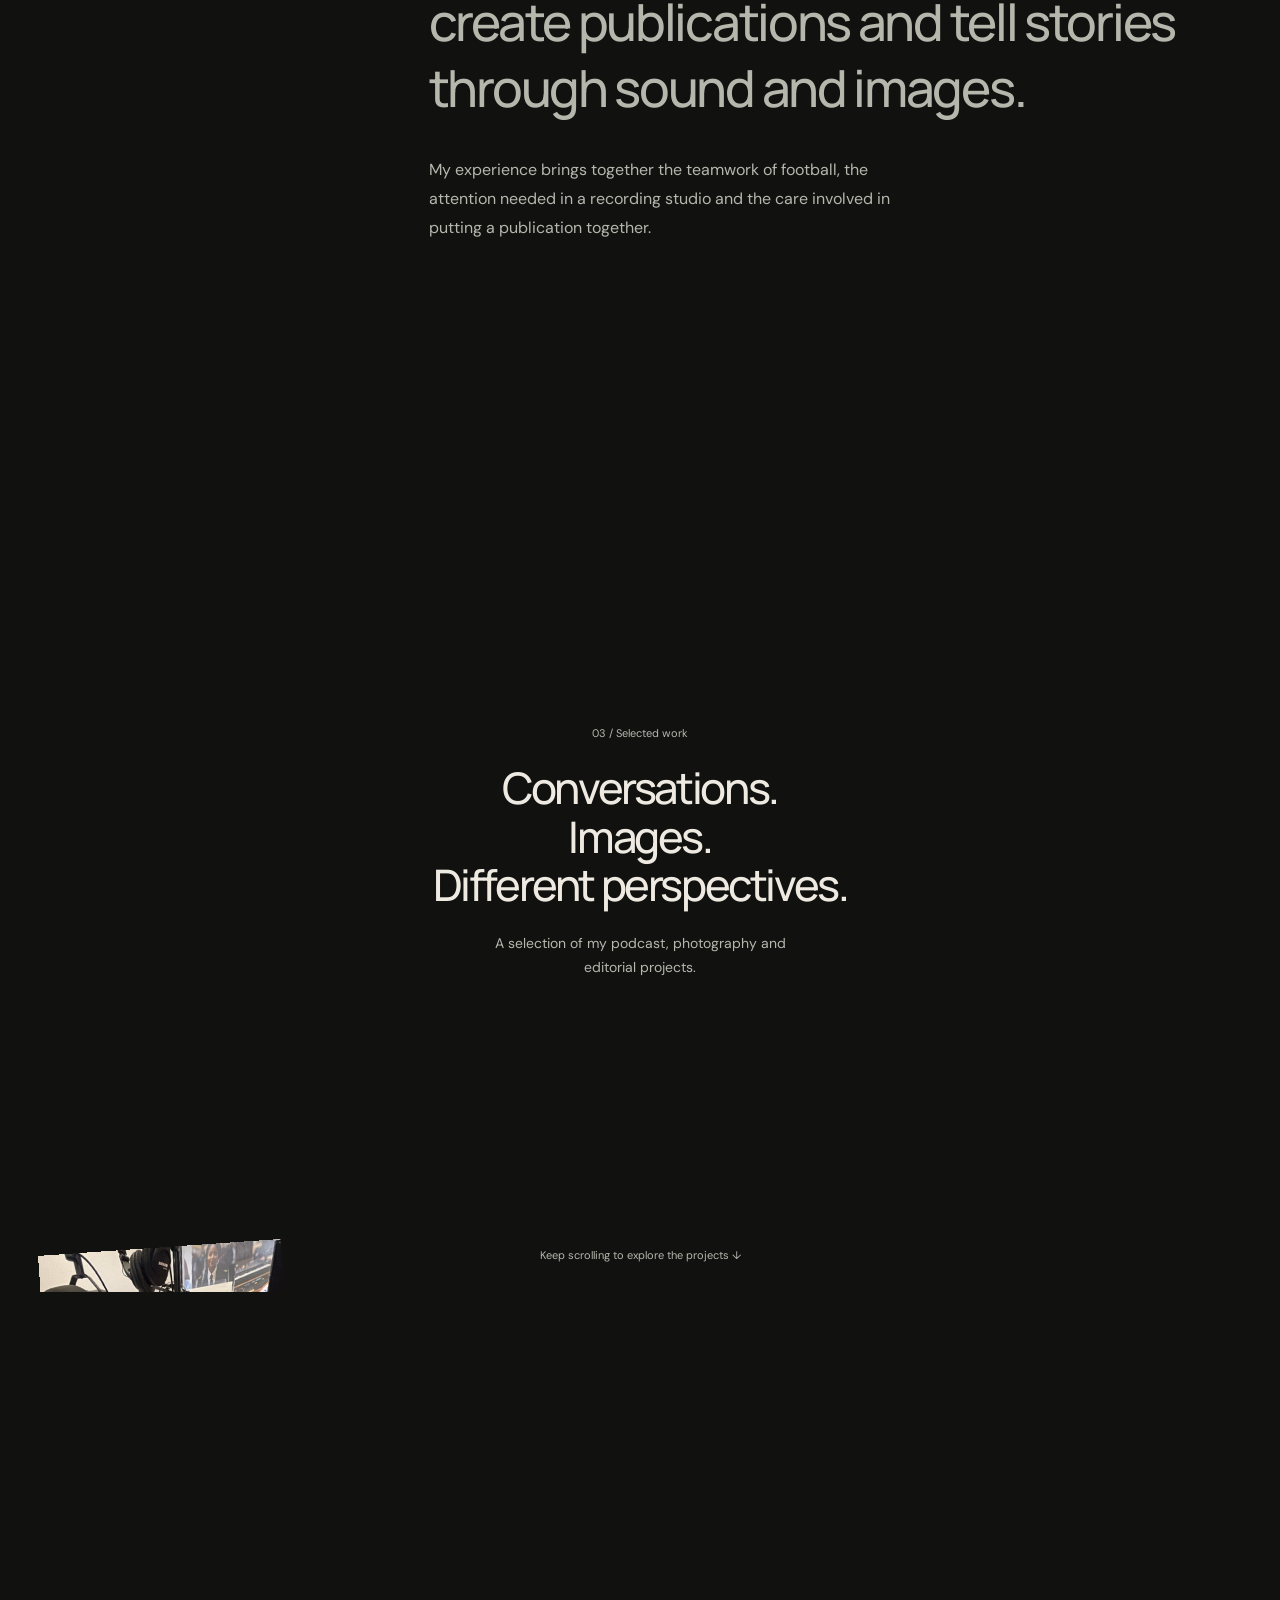
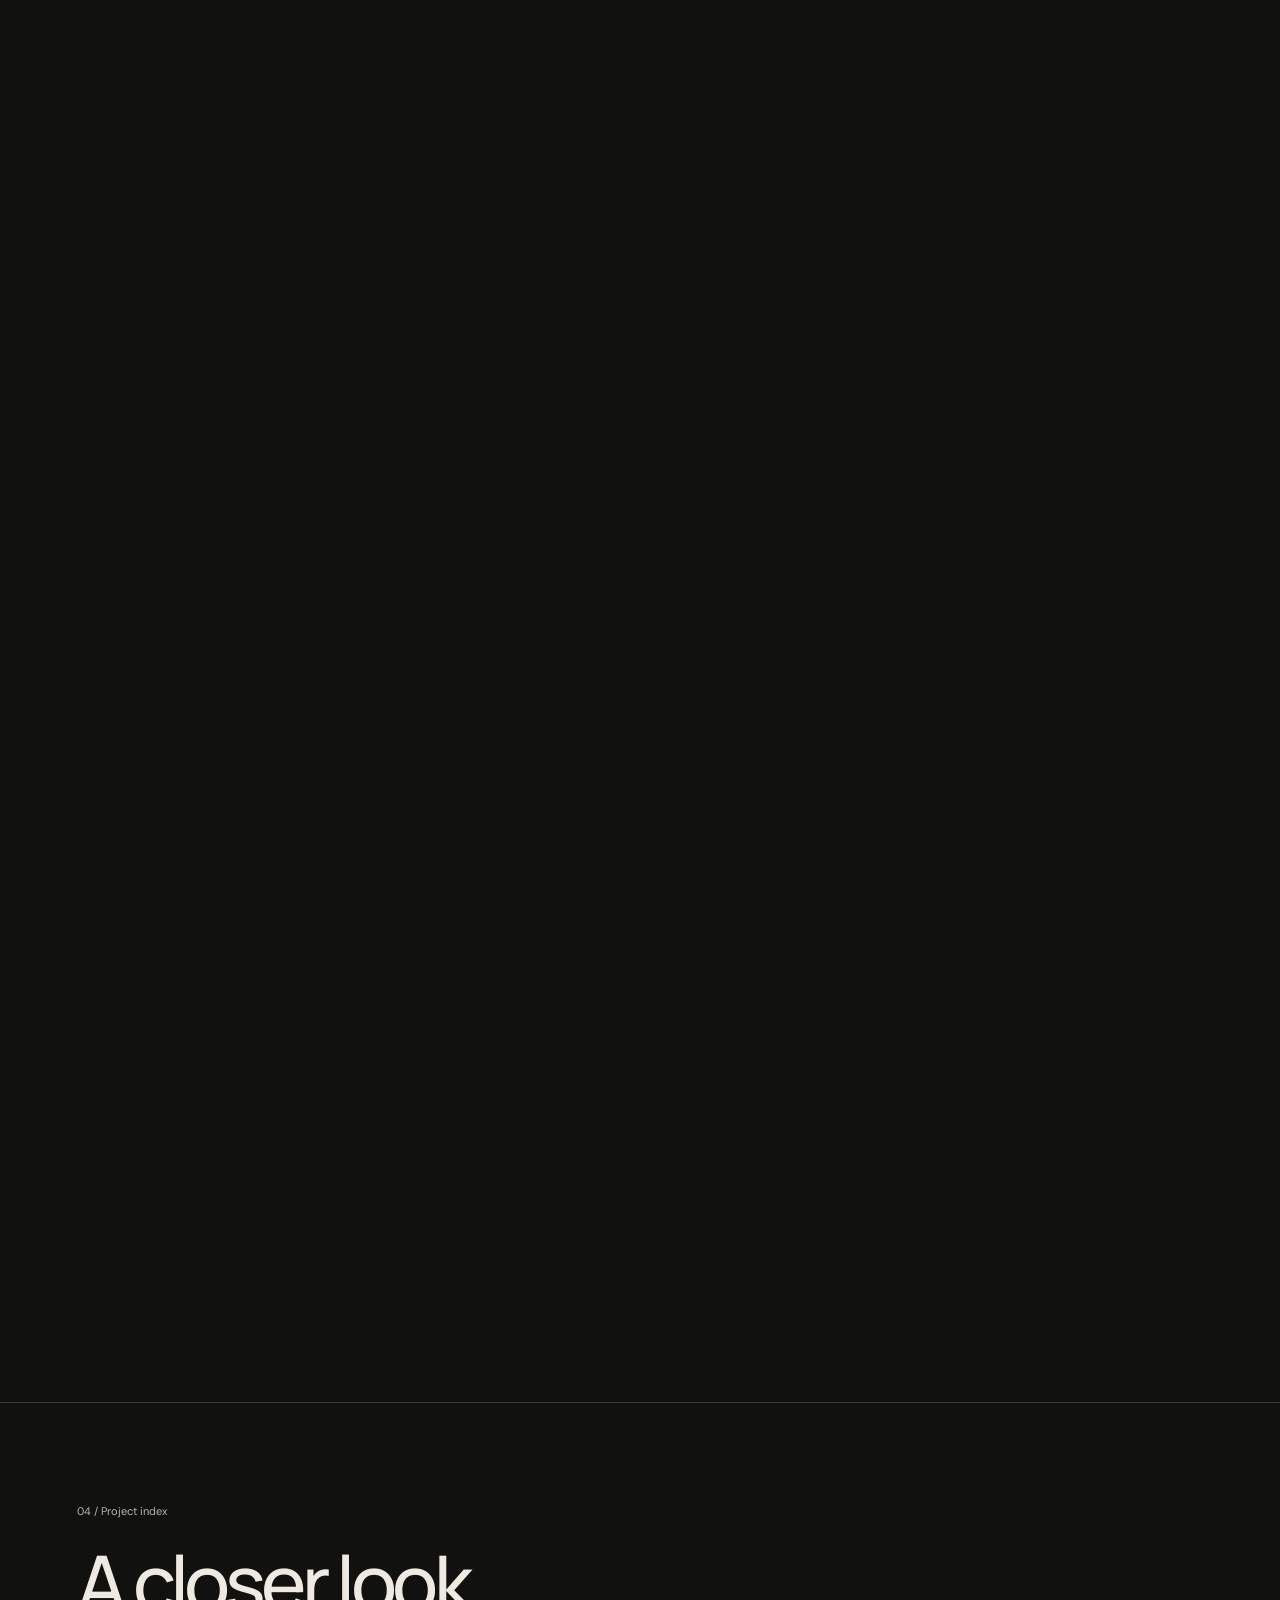
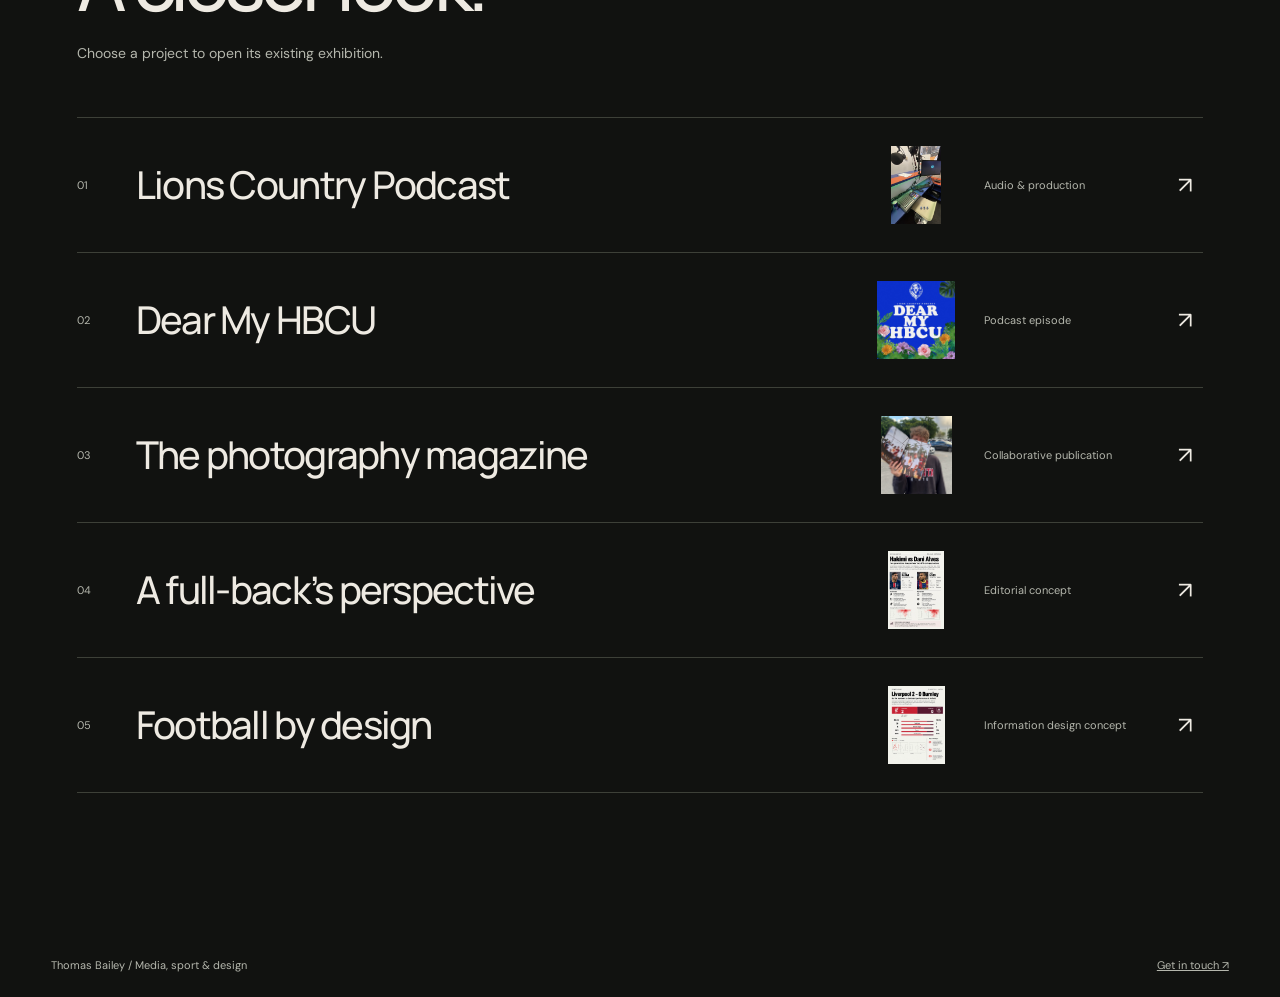
==== commit 7553f42a: "Add styles for gallery and project index sections" ====
--- a/index.html
+++ b/index.html
@@ -347,6 +347,286 @@
   }
 }
   
+/* SECTION 04: PROJECT COMPOSITION */
+
+.work-gallery {
+  position: relative;
+}
+
+.gallery-stage {
+  position: relative;
+  min-height: 100svh;
+  overflow: hidden;
+  display: grid;
+  place-items: center;
+  padding: 100px 5vw 80px;
+}
+
+.gallery-copy {
+  position: relative;
+  z-index: 2;
+  width: min(40vw, 540px);
+  text-align: center;
+  background: var(--background);
+  padding: 28px 12px;
+}
+
+.gallery-copy h2 {
+  margin: 22px 0;
+  font-family: Manrope, sans-serif;
+  font-size: clamp(28px, 3.4vw, 52px);
+  font-weight: 500;
+  line-height: 1.12;
+  letter-spacing: -.055em;
+}
+
+.gallery-copy > p:last-child {
+  max-width: 310px;
+  margin: 0 auto;
+  color: var(--secondary);
+  font-size: 14px;
+  line-height: 1.7;
+}
+
+.gallery-image {
+  margin: 0;
+}
+
+.gallery-image img {
+  display: block;
+  width: 100%;
+  height: auto;
+}
+
+.gallery-instruction {
+  position: absolute;
+  left: 0;
+  right: 0;
+  bottom: 30px;
+  z-index: 3;
+  margin: 0;
+  text-align: center;
+  color: var(--secondary);
+  font-size: 11px;
+}
+
+/* Readable gallery when animation is disabled or unavailable. */
+.gallery-images {
+  display: grid;
+  grid-template-columns: repeat(3, 1fr);
+  gap: 25px;
+  align-items: center;
+}
+
+body:not(.motion-on) .gallery-stage {
+  display: flex;
+  flex-direction: column;
+  gap: 40px;
+}
+
+body:not(.motion-on) .gallery-copy {
+  width: min(100%, 540px);
+}
+
+body:not(.motion-on) .gallery-instruction {
+  position: static;
+}
+
+body.motion-on .work-gallery {
+  height: 290svh;
+}
+
+body.motion-on .gallery-stage {
+  position: sticky;
+  top: 0;
+  height: 100svh;
+}
+
+body.motion-on .gallery-images {
+  position: absolute;
+  inset: 0;
+  display: block;
+  pointer-events: none;
+}
+
+body.motion-on .gallery-image {
+  position: absolute;
+  top: 0;
+  will-change: transform;
+}
+
+body.motion-on .image-one {
+  left: 4%;
+  width: 19%;
+}
+
+body.motion-on .image-two {
+  right: 5%;
+  width: 21%;
+}
+
+body.motion-on .image-three {
+  left: 8%;
+  width: 21%;
+}
+
+body.motion-on .image-four {
+  right: 9%;
+  width: 17%;
+}
+
+body.motion-on .image-five {
+  left: 3%;
+  width: 20%;
+}
+
+body.motion-on .image-six {
+  right: 3%;
+  width: 20%;
+}
+
+/* SECTION 05: PROJECT INDEX */
+
+.project-index {
+  padding: 100px 6vw 140px;
+  border-top: 1px solid var(--line);
+  scroll-margin-top: 75px;
+}
+
+.index-intro {
+  margin-bottom: 55px;
+}
+
+.index-intro h2 {
+  margin: 20px 0;
+  font-family: Manrope, sans-serif;
+  font-size: clamp(42px, 6vw, 84px);
+  font-weight: 500;
+  letter-spacing: -.06em;
+  line-height: 1.1;
+}
+
+.index-intro > p:last-child {
+  color: var(--secondary);
+  font-size: 14px;
+}
+
+.project-row {
+  display: grid;
+  grid-template-columns: 35px minmax(0, 1fr) 88px 170px 25px;
+  gap: 24px;
+  align-items: center;
+  padding: 28px 0;
+  border-top: 1px solid var(--line);
+  text-decoration: none;
+}
+
+.project-row:last-child {
+  border-bottom: 1px solid var(--line);
+}
+
+.project-number,
+.project-type {
+  color: var(--secondary);
+  font-size: 11px;
+  line-height: 1.5;
+}
+
+.project-name {
+  font-family: Manrope, sans-serif;
+  font-size: clamp(21px, 3vw, 45px);
+  font-weight: 500;
+  letter-spacing: -.045em;
+  line-height: 1.15;
+  transition: transform .25s ease;
+}
+
+.project-row img {
+  display: block;
+  width: 88px;
+  height: 78px;
+  object-fit: contain;
+}
+
+.project-arrow {
+  font-size: 23px;
+}
+
+@media (hover: hover) and (prefers-reduced-motion: no-preference) {
+  .project-row:hover .project-name {
+    transform: translateX(8px);
+  }
+}
+
+@media (max-width: 700px) {
+  .gallery-copy {
+    width: 54vw;
+    padding: 20px 8px;
+  }
+
+  .gallery-copy h2 {
+    font-size: clamp(23px, 5.8vw, 36px);
+  }
+
+  .gallery-copy > p:last-child {
+    font-size: 12px;
+  }
+
+  .gallery-copy .section-label {
+    font-size: 10px;
+  }
+
+  body.motion-on .gallery-image {
+    width: 24%;
+  }
+
+  body.motion-on .image-one,
+  body.motion-on .image-three,
+  body.motion-on .image-five {
+    left: 2%;
+  }
+
+  body.motion-on .image-two,
+  body.motion-on .image-four,
+  body.motion-on .image-six {
+    right: 2%;
+  }
+
+  .gallery-images {
+    grid-template-columns: repeat(2, 1fr);
+    gap: 18px;
+  }
+
+  .project-index {
+    padding: 65px 7vw 90px;
+  }
+
+  .project-row {
+    grid-template-columns: 22px minmax(0, 1fr) 58px 18px;
+    gap: 12px;
+    padding: 24px 0;
+  }
+
+  .project-row img {
+    width: 58px;
+    height: 65px;
+  }
+
+  .project-name {
+    font-size: 23px;
+  }
+
+  .project-type {
+    grid-column: 2 / 4;
+    grid-row: 2;
+  }
+
+  .project-arrow {
+    grid-column: 4;
+    grid-row: 1;
+    font-size: 19px;
+  }
+}
 </style>
 </head>
 
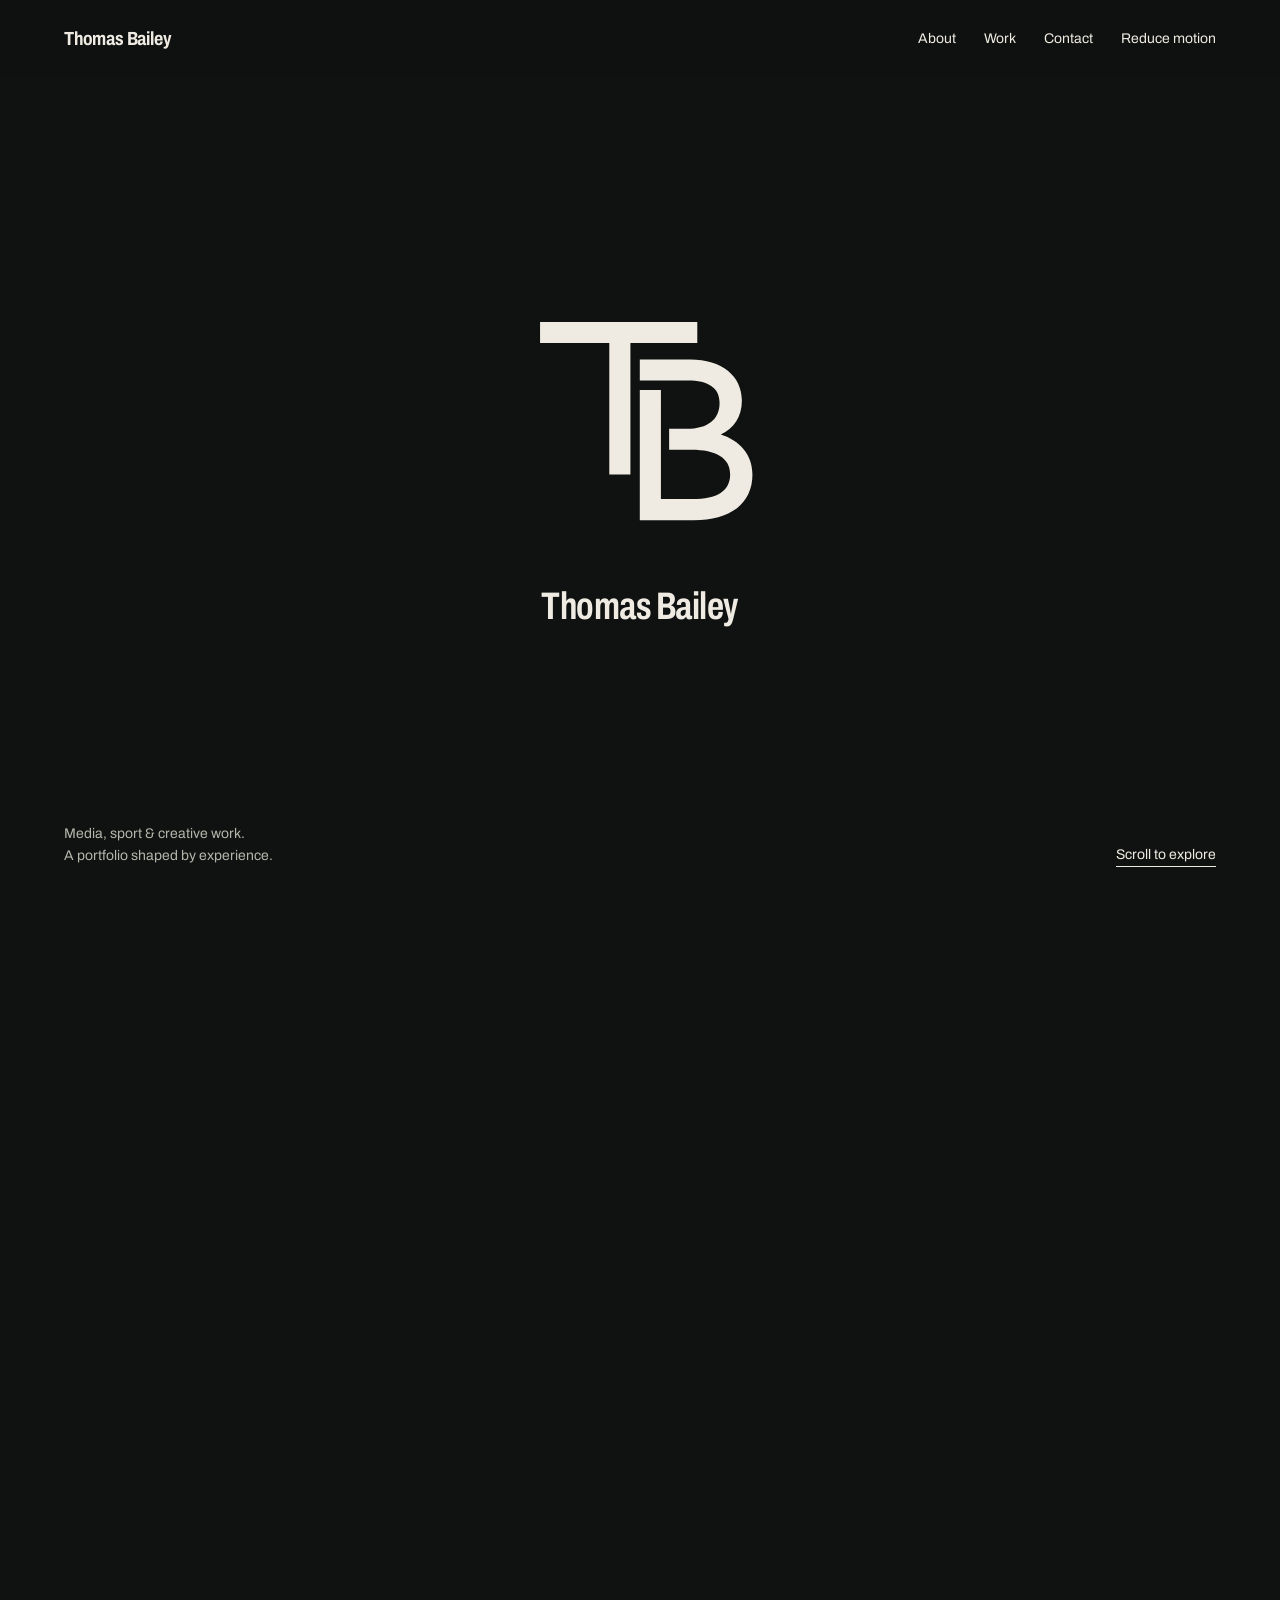
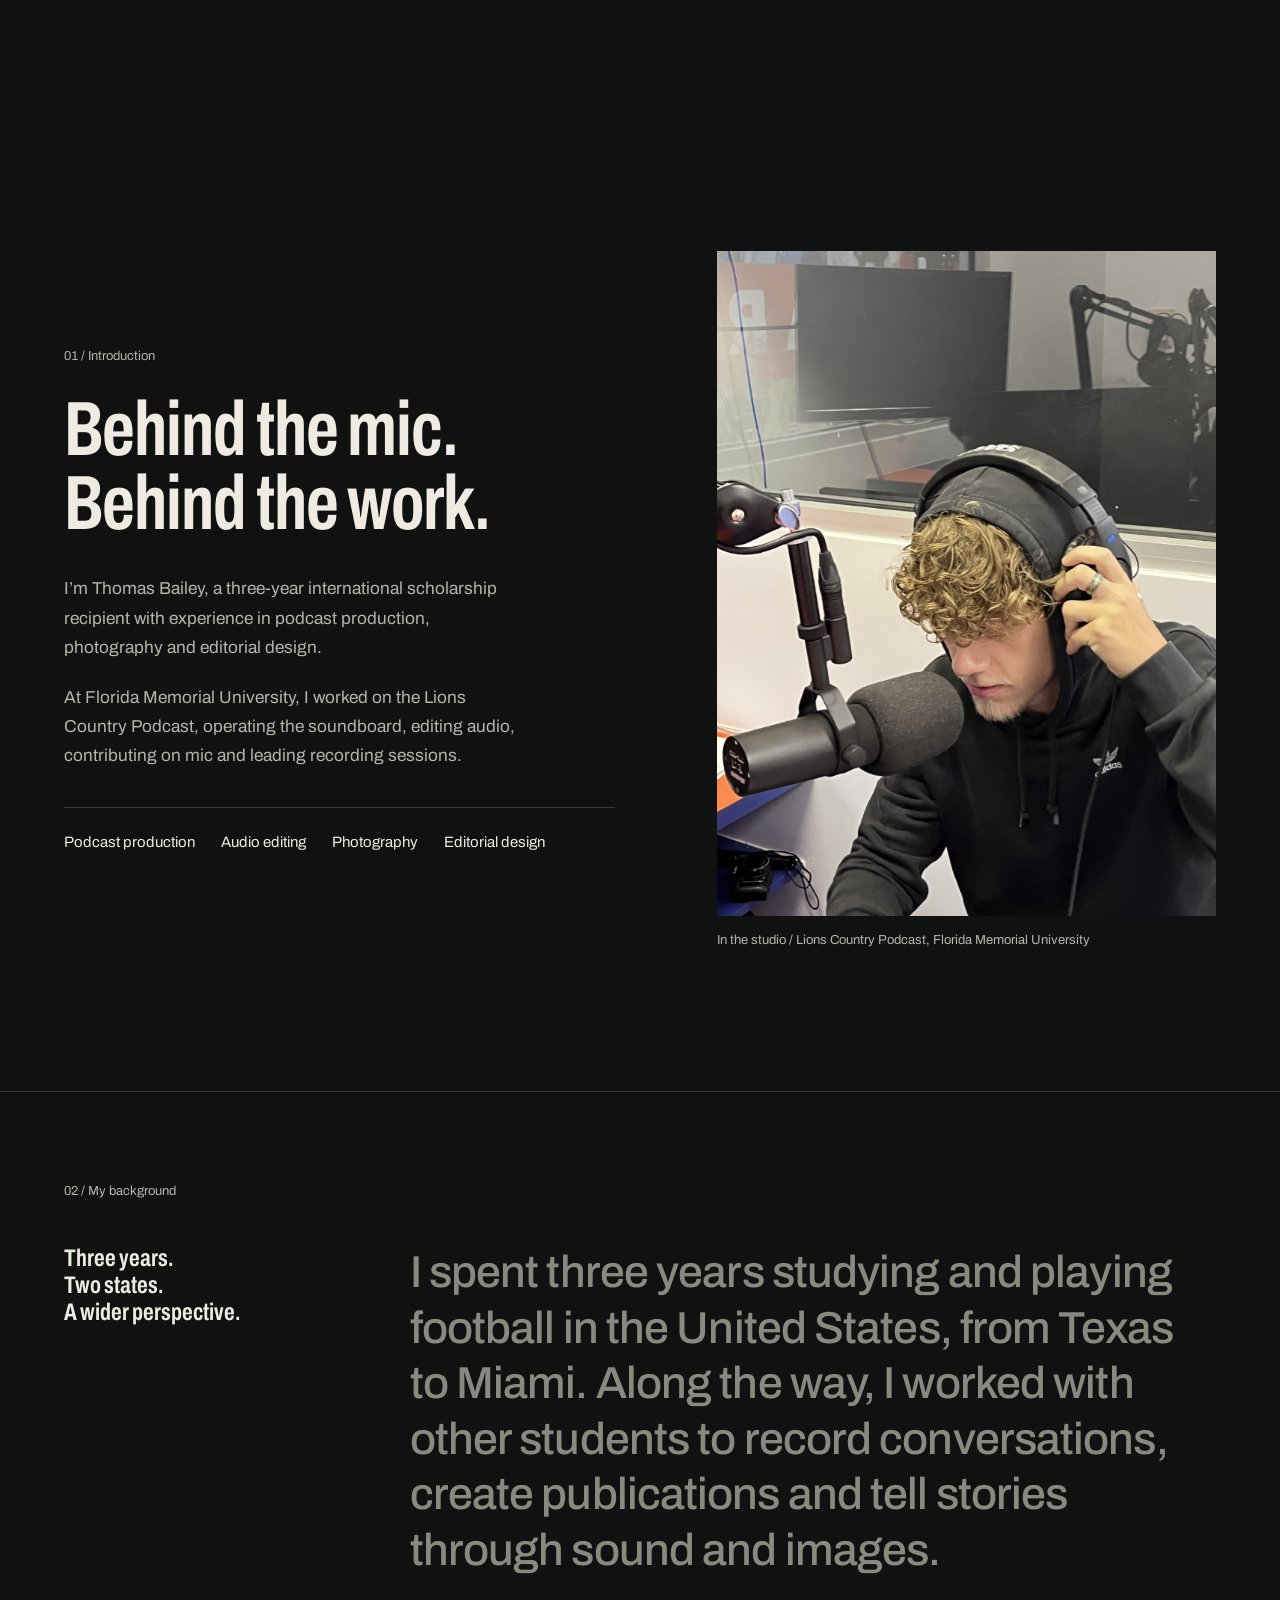
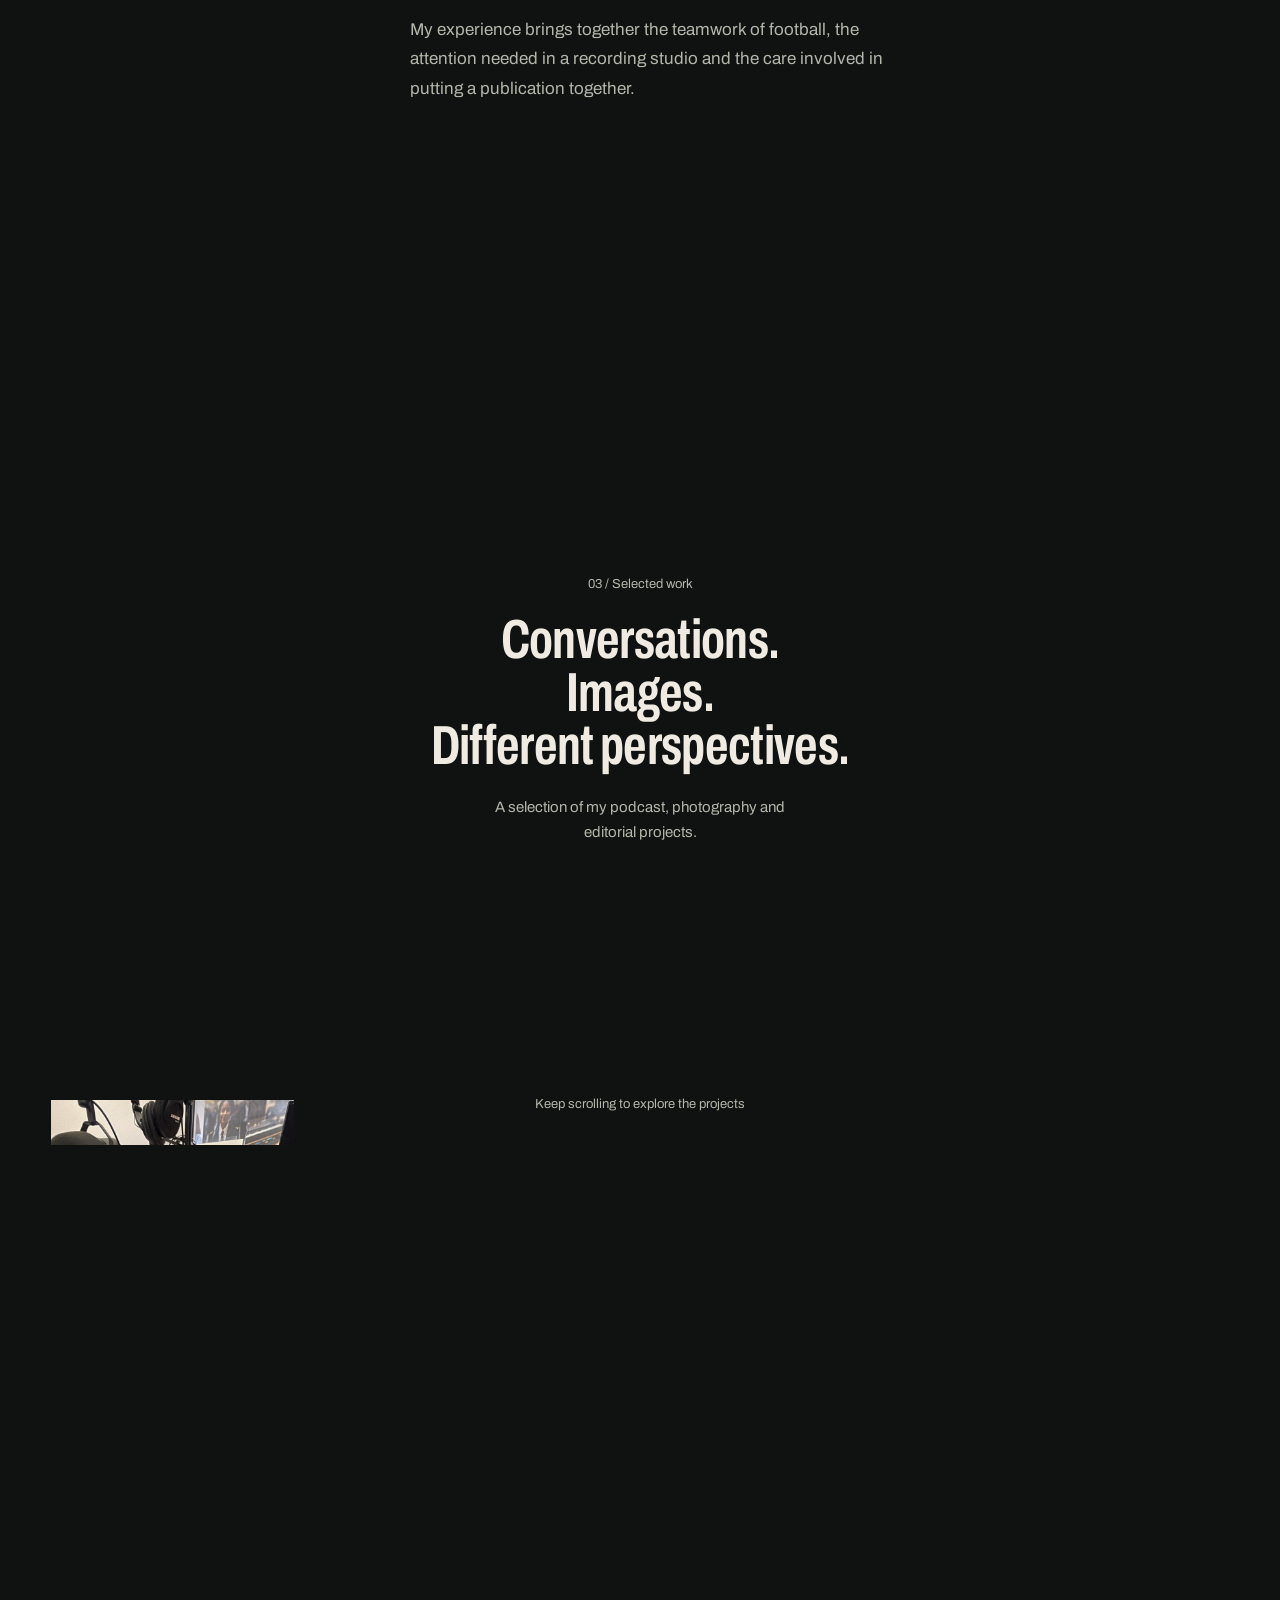
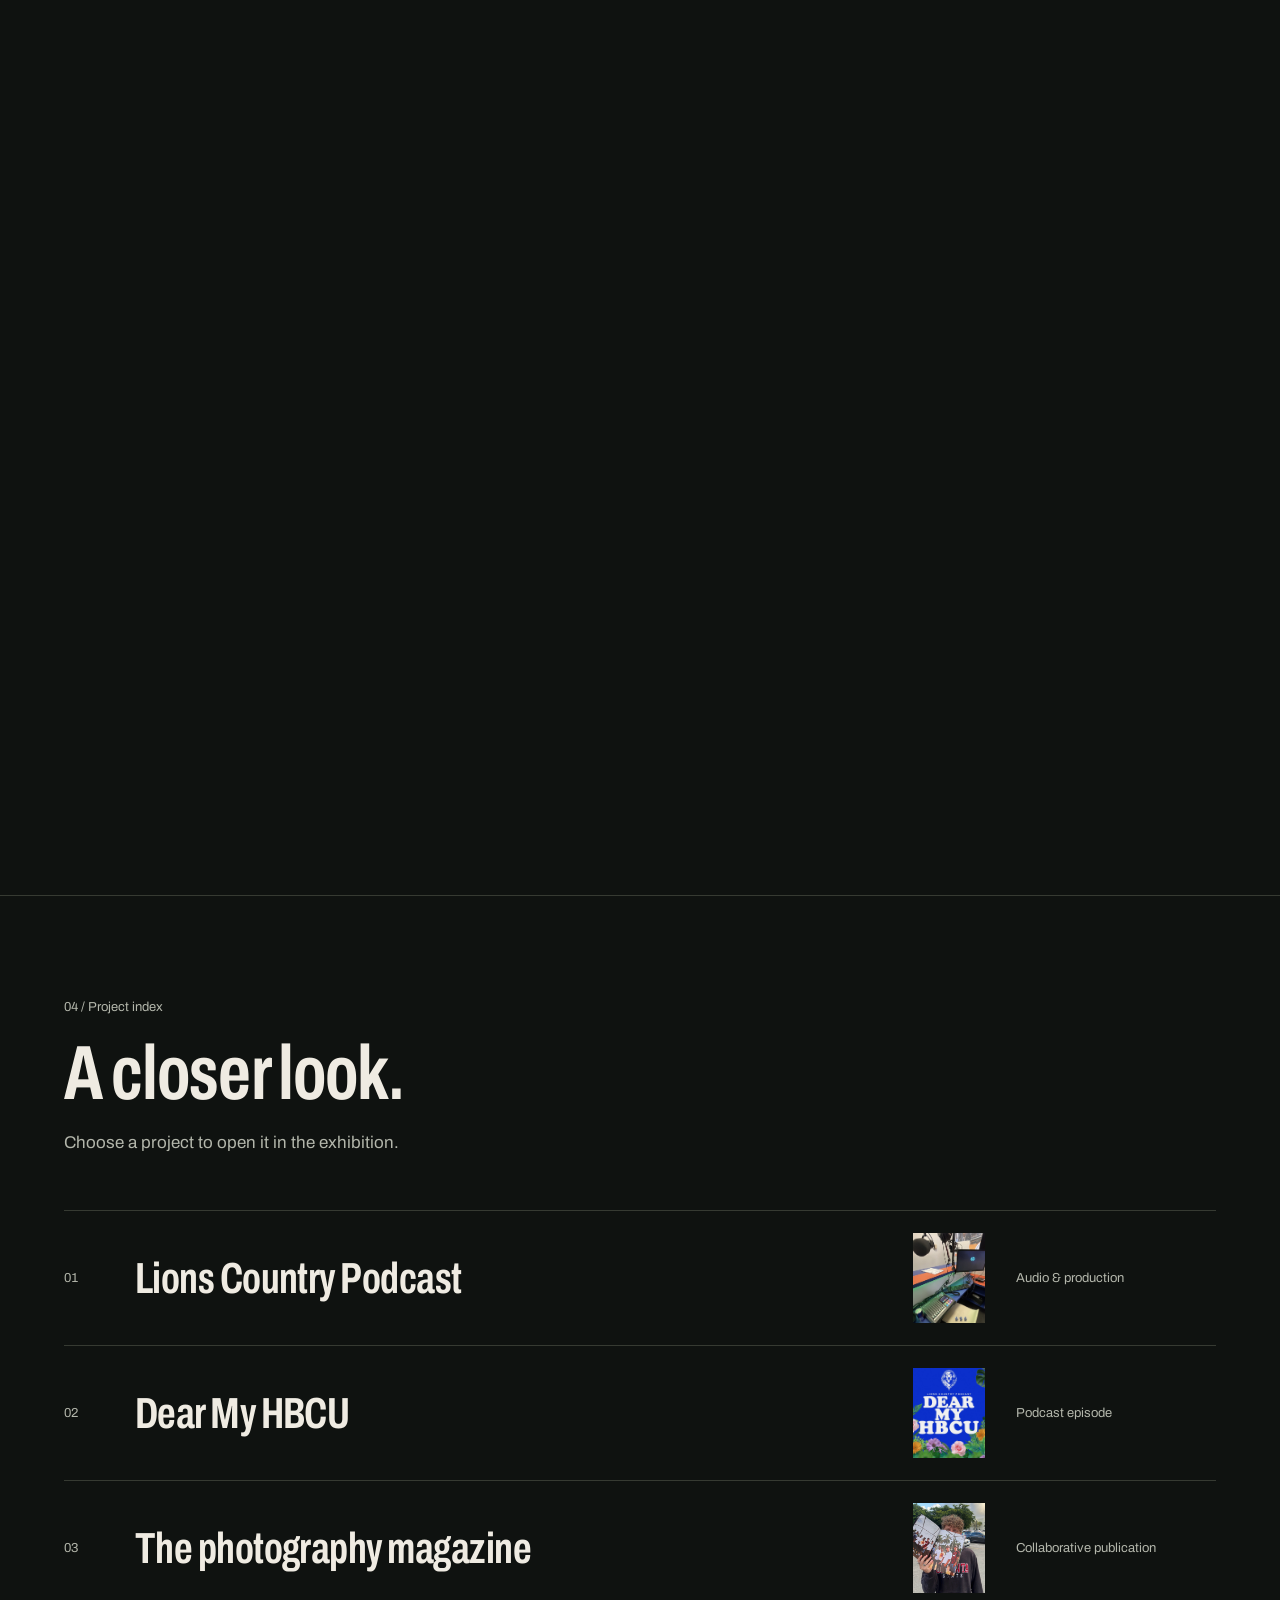
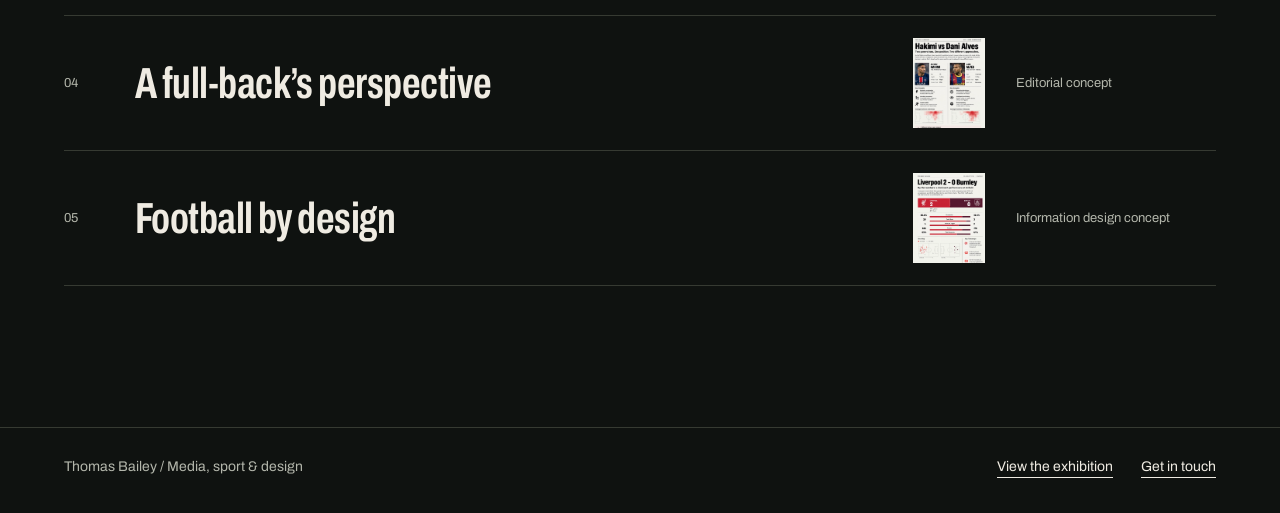
==== commit afd4c65c: "Rebuild portfolio with a cleaner, more professional design Keeps all existing content, images and th" ====
--- a/index.html
+++ b/index.html
@@ -3,694 +3,72 @@
 <head>
 <meta charset="UTF-8">
 <meta name="viewport" content="width=device-width, initial-scale=1">
-<meta name="theme-color" content="#111210">
+<meta name="theme-color" content="#0f1210">
 <meta name="description" content="Thomas Bailey's portfolio of podcast production, photography, editorial design and football storytelling.">
-<title>Thomas Bailey | Media, Sport & Design</title>
-
+<meta property="og:type" content="website">
+<meta property="og:title" content="Thomas Bailey | Media, Sport &amp; Design">
+<meta property="og:description" content="Podcast production, photography, editorial design and football storytelling.">
+<title>Thomas Bailey | Media, Sport &amp; Design</title>
+
+<link rel="icon" href="favicon.svg" type="image/svg+xml">
 <link rel="preconnect" href="https://fonts.googleapis.com">
 <link rel="preconnect" href="https://fonts.gstatic.com" crossorigin>
-<link href="https://fonts.googleapis.com/css2?family=DM+Sans:wght@400;500;600&family=Manrope:wght@400;500;600;700;800&display=swap" rel="stylesheet">
-
-<style>
-:root {
-  --background: #111210;
-  --text: #eeeae2;
-  --secondary: #b5b7ad;
-  --line: #3d4038;
-  --accent: #c1ce9c;
-}
-* { box-sizing: border-box; }
-html {
-  background: var(--background);
-  scroll-padding-top: 90px;
-}
-body {
-  margin: 0;
-  background: var(--background);
-  color: var(--text);
-  font-family: "DM Sans", sans-serif;
-  -webkit-font-smoothing: antialiased;
-}
-a { color: inherit; }
-button { font: inherit; }
-a:focus-visible, button:focus-visible {
-  outline: 2px solid var(--accent);
-  outline-offset: 7px;
-}
-.site-header {
-  position: fixed;
-  inset: 0 0 auto;
-  z-index: 20;
-  padding: 24px 4vw;
-  display: flex;
-  align-items: center;
-  justify-content: space-between;
-  gap: 20px;
-  background: var(--background);
-}
-.name {
-  font-family: Manrope, sans-serif;
-  font-size: 15px;
-  font-weight: 700;
-  letter-spacing: -.5px;
-  text-decoration: none;
-}
-nav {
-  display: flex;
-  align-items: center;
-  gap: 25px;
-}
-nav a, nav button {
-  font-size: 12px;
-  color: var(--text);
-  text-decoration: none;
-}
-nav button {
-  cursor: pointer;
-  padding: 5px 0;
-  border: 0;
-  background: transparent;
-}
-nav a:hover, nav button:hover { color: var(--accent); }
-
-.hero {
-  position: relative;
-  min-height: 100svh;
-}
-.hero-stage {
-  min-height: 100svh;
-  position: relative;
-  display: grid;
-  place-items: center;
-  overflow: hidden;
-}
-.monogram {
-  width: min(69vw, 830px);
-  height: auto;
-  overflow: visible;
-}
-.mark-shadow { fill: #24271f; }
-.mark-face { fill: #aab19b; }
-.mark-edge { fill: #646d56; }
-.hero-signature {
-  position: absolute;
-  left: 50%;
-  top: 51%;
-  transform: translate(-50%, -50%);
-  margin: 0;
-  font-family: Manrope, sans-serif;
-  font-size: clamp(28px, 3.4vw, 52px);
-  font-weight: 500;
-  letter-spacing: -2px;
-  line-height: .98;
-  text-align: center;
-}
-.hero-corner {
-  position: absolute;
-  bottom: 35px;
-  left: 4vw;
-  margin: 0;
-  max-width: 260px;
-  color: var(--secondary);
-  font-size: 12px;
-  line-height: 1.6;
-}
-.scroll-link {
-  position: absolute;
-  bottom: 35px;
-  right: 4vw;
-  font-size: 12px;
-  text-decoration: none;
-  border-bottom: 1px solid var(--line);
-  padding-bottom: 7px;
-}
-.section-label {
-  margin: 0;
-  color: var(--secondary);
-  font-size: 11px;
-  line-height: 1.5;
-}
-.introduction {
-  padding: 120px 8vw;
-  display: grid;
-  grid-template-columns: 1fr 1fr;
-  align-items: center;
-  gap: 9vw;
-}
-.intro-heading {
-  margin: 28px 0;
-  font-family: Manrope, sans-serif;
-  font-size: clamp(43px, 5.5vw, 88px);
-  line-height: 1.04;
-  font-weight: 500;
-  letter-spacing: -.065em;
-}
-.intro-copy {
-  max-width: 470px;
-  margin: 0;
-  color: var(--secondary);
-  font-size: clamp(16px, 1.4vw, 20px);
-  line-height: 1.75;
-}
-.roles {
-  margin: 32px 0 0;
-  padding: 22px 0 0;
-  border-top: 1px solid var(--line);
-  list-style: none;
-  display: flex;
-  flex-wrap: wrap;
-  gap: 12px 22px;
-  font-size: 12px;
-  color: var(--text);
-}
-.portrait {
-  margin: 0;
-  position: relative;
-}
-.portrait-window {
-  overflow: hidden;
-  aspect-ratio: 3 / 4;
-  background: #262920;
-}
-.portrait img {
-  display: block;
-  width: 100%;
-  height: 100%;
-  object-fit: cover;
-  object-position: 50% 54%;
-}
-figcaption {
-  margin-top: 15px;
-  color: var(--secondary);
-  font-size: 11px;
-  line-height: 1.6;
-}
-.background {
-  padding: 80px 8vw 150px;
-  border-top: 1px solid var(--line);
-}
-.background-layout {
-  margin-top: 45px;
-  display: grid;
-  grid-template-columns: 1fr 3fr;
-  gap: 6vw;
-}
-.background-heading {
-  margin: 0;
-  font-size: 15px;
-  font-weight: 500;
-}
-.story {
-  margin: 0;
-  max-width: 1000px;
-  font-family: Manrope, sans-serif;
-  font-size: clamp(28px, 4vw, 62px);
-  font-weight: 500;
-  letter-spacing: -.045em;
-  line-height: 1.3;
-}
-.story-word {
-  color: var(--secondary);
-}
-.story-note {
-  margin: 35px 0 0;
-  max-width: 490px;
-  color: var(--secondary);
-  font-size: 16px;
-  line-height: 1.8;
-}
-.next-section {
-  padding: 75px 8vw;
-  background: #dce0d2;
-  color: #20261b;
-}
-.next-section h2 {
-  margin: 15px 0 25px;
-  font-family: Manrope, sans-serif;
-  font-size: clamp(40px, 6vw, 84px);
-  font-weight: 500;
-  letter-spacing: -.06em;
-  line-height: 1.1;
-}
-.next-section p { max-width: 490px; line-height: 1.7; }
-.next-section a {
-  display: inline-block;
-  margin-top: 14px;
-  font-size: 14px;
-  text-underline-offset: 6px;
-}
-footer {
-  padding: 25px 4vw;
-  display: flex;
-  justify-content: space-between;
-  gap: 20px;
-  color: var(--secondary);
-  font-size: 11px;
-}
-.progress {
-  position: fixed;
-  bottom: 0;
-  left: 0;
-  height: 2px;
-  width: 100%;
-  background: var(--accent);
-  transform-origin: left;
-  transform: scaleX(0);
-  z-index: 30;
-}
-
-/* These rules activate only when animation is available. */
-body.motion-on .hero { height: 170svh; }
-body.motion-on .hero-stage {
-  position: sticky;
-  top: 0;
-  height: 100svh;
-}
-body.motion-on .monogram,
-body.motion-on .hero-signature,
-body.motion-on .portrait img {
-  will-change: transform, opacity;
-}
-
-@media (max-width: 700px) {
-  .site-header { padding: 20px 6vw; }
-  .name { font-size: 13px; }
-  nav { gap: 15px; }
-  nav a, nav button { font-size: 10px; }
-  .monogram { width: 91vw; }
-  .hero-signature { font-size: 34px; letter-spacing: -1.5px; }
-  .hero-corner { left: 6vw; max-width: 180px; font-size: 11px; }
-  .scroll-link { right: 6vw; font-size: 11px; }
-  .introduction {
-    padding: 85px 7vw;
-    grid-template-columns: 1fr;
-    gap: 45px;
-  }
-  .intro-heading { font-size: 54px; }
-  .intro-copy { font-size: 16px; }
-  .portrait { width: 88%; margin-left: auto; }
-  .background { padding: 60px 7vw 90px; }
-  .background-layout {
-    margin-top: 30px;
-    grid-template-columns: 1fr;
-    gap: 26px;
-  }
-  .story { font-size: 33px; }
-  .story-note { font-size: 15px; }
-  .next-section { padding: 60px 7vw; }
-  footer { padding: 25px 7vw; flex-wrap: wrap; }
-}
-  .hero-stage {
-  perspective: 1000px;
-}
-
-.monogram {
-  transform-origin: 50% 50%;
-  backface-visibility: hidden;
-}
-
-.hero-signature {
-  letter-spacing: -.08em;
-  font-weight: 600;
-}
-
-body.motion-on .hero {
-  height: 200svh;
-}
-
-body.motion-on .hero-corner,
-body.motion-on .scroll-link {
-  will-change: opacity, transform;
-}
-svg.monogram {
-  display: block;
-  width: clamp(180px, 23vw, 310px);
-  height: auto;
-  color: #eeeae2;
-  transform-origin: 50% 50%;
-}
-
-.hero-signature {
-  position: absolute;
-  width: 1px;
-  height: 1px;
-  padding: 0;
-  margin: -1px;
-  overflow: hidden;
-  clip-path: inset(50%);
-  white-space: nowrap;
-}
-
-@media (max-width: 700px) {
-  svg.monogram {
-    width: clamp(170px, 48vw, 230px);
-  }
-}
-  
-/* SECTION 04: PROJECT COMPOSITION */
-
-.work-gallery {
-  position: relative;
-}
-
-.gallery-stage {
-  position: relative;
-  min-height: 100svh;
-  overflow: hidden;
-  display: grid;
-  place-items: center;
-  padding: 100px 5vw 80px;
-}
-
-.gallery-copy {
-  position: relative;
-  z-index: 2;
-  width: min(40vw, 540px);
-  text-align: center;
-  background: var(--background);
-  padding: 28px 12px;
-}
-
-.gallery-copy h2 {
-  margin: 22px 0;
-  font-family: Manrope, sans-serif;
-  font-size: clamp(28px, 3.4vw, 52px);
-  font-weight: 500;
-  line-height: 1.12;
-  letter-spacing: -.055em;
-}
-
-.gallery-copy > p:last-child {
-  max-width: 310px;
-  margin: 0 auto;
-  color: var(--secondary);
-  font-size: 14px;
-  line-height: 1.7;
-}
-
-.gallery-image {
-  margin: 0;
-}
-
-.gallery-image img {
-  display: block;
-  width: 100%;
-  height: auto;
-}
-
-.gallery-instruction {
-  position: absolute;
-  left: 0;
-  right: 0;
-  bottom: 30px;
-  z-index: 3;
-  margin: 0;
-  text-align: center;
-  color: var(--secondary);
-  font-size: 11px;
-}
-
-/* Readable gallery when animation is disabled or unavailable. */
-.gallery-images {
-  display: grid;
-  grid-template-columns: repeat(3, 1fr);
-  gap: 25px;
-  align-items: center;
-}
-
-body:not(.motion-on) .gallery-stage {
-  display: flex;
-  flex-direction: column;
-  gap: 40px;
-}
-
-body:not(.motion-on) .gallery-copy {
-  width: min(100%, 540px);
-}
-
-body:not(.motion-on) .gallery-instruction {
-  position: static;
-}
-
-body.motion-on .work-gallery {
-  height: 290svh;
-}
-
-body.motion-on .gallery-stage {
-  position: sticky;
-  top: 0;
-  height: 100svh;
-}
-
-body.motion-on .gallery-images {
-  position: absolute;
-  inset: 0;
-  display: block;
-  pointer-events: none;
-}
-
-body.motion-on .gallery-image {
-  position: absolute;
-  top: 0;
-  will-change: transform;
-}
-
-body.motion-on .image-one {
-  left: 4%;
-  width: 19%;
-}
-
-body.motion-on .image-two {
-  right: 5%;
-  width: 21%;
-}
-
-body.motion-on .image-three {
-  left: 8%;
-  width: 21%;
-}
-
-body.motion-on .image-four {
-  right: 9%;
-  width: 17%;
-}
-
-body.motion-on .image-five {
-  left: 3%;
-  width: 20%;
-}
-
-body.motion-on .image-six {
-  right: 3%;
-  width: 20%;
-}
-
-/* SECTION 05: PROJECT INDEX */
-
-.project-index {
-  padding: 100px 6vw 140px;
-  border-top: 1px solid var(--line);
-  scroll-margin-top: 75px;
-}
-
-.index-intro {
-  margin-bottom: 55px;
-}
-
-.index-intro h2 {
-  margin: 20px 0;
-  font-family: Manrope, sans-serif;
-  font-size: clamp(42px, 6vw, 84px);
-  font-weight: 500;
-  letter-spacing: -.06em;
-  line-height: 1.1;
-}
-
-.index-intro > p:last-child {
-  color: var(--secondary);
-  font-size: 14px;
-}
-
-.project-row {
-  display: grid;
-  grid-template-columns: 35px minmax(0, 1fr) 88px 170px 25px;
-  gap: 24px;
-  align-items: center;
-  padding: 28px 0;
-  border-top: 1px solid var(--line);
-  text-decoration: none;
-}
-
-.project-row:last-child {
-  border-bottom: 1px solid var(--line);
-}
-
-.project-number,
-.project-type {
-  color: var(--secondary);
-  font-size: 11px;
-  line-height: 1.5;
-}
-
-.project-name {
-  font-family: Manrope, sans-serif;
-  font-size: clamp(21px, 3vw, 45px);
-  font-weight: 500;
-  letter-spacing: -.045em;
-  line-height: 1.15;
-  transition: transform .25s ease;
-}
-
-.project-row img {
-  display: block;
-  width: 88px;
-  height: 78px;
-  object-fit: contain;
-}
-
-.project-arrow {
-  font-size: 23px;
-}
-
-@media (hover: hover) and (prefers-reduced-motion: no-preference) {
-  .project-row:hover .project-name {
-    transform: translateX(8px);
-  }
-}
-
-@media (max-width: 700px) {
-  .gallery-copy {
-    width: 54vw;
-    padding: 20px 8px;
-  }
-
-  .gallery-copy h2 {
-    font-size: clamp(23px, 5.8vw, 36px);
-  }
-
-  .gallery-copy > p:last-child {
-    font-size: 12px;
-  }
-
-  .gallery-copy .section-label {
-    font-size: 10px;
-  }
-
-  body.motion-on .gallery-image {
-    width: 24%;
-  }
-
-  body.motion-on .image-one,
-  body.motion-on .image-three,
-  body.motion-on .image-five {
-    left: 2%;
-  }
-
-  body.motion-on .image-two,
-  body.motion-on .image-four,
-  body.motion-on .image-six {
-    right: 2%;
-  }
-
-  .gallery-images {
-    grid-template-columns: repeat(2, 1fr);
-    gap: 18px;
-  }
-
-  .project-index {
-    padding: 65px 7vw 90px;
-  }
-
-  .project-row {
-    grid-template-columns: 22px minmax(0, 1fr) 58px 18px;
-    gap: 12px;
-    padding: 24px 0;
-  }
-
-  .project-row img {
-    width: 58px;
-    height: 65px;
-  }
-
-  .project-name {
-    font-size: 23px;
-  }
-
-  .project-type {
-    grid-column: 2 / 4;
-    grid-row: 2;
-  }
-
-  .project-arrow {
-    grid-column: 4;
-    grid-row: 1;
-    font-size: 19px;
-  }
-}
-</style>
+<link href="https://fonts.googleapis.com/css2?family=Archivo:wdth,wght@62..125,100..900&display=swap" rel="stylesheet">
+<link rel="stylesheet" href="styles.css">
 </head>
 
-<body>
+<body class="page-home">
 <header class="site-header">
-  <a class="name" href="#top">Thomas Bailey</a>
+  <a class="brand" href="#top">Thomas Bailey</a>
   <nav aria-label="Main navigation">
     <a href="#introduction">About</a>
-    <a href="#selected-work">Work ↓</a>
-    <button id="motion-button" type="button"
-            aria-pressed="false">Reduce motion</button>
+    <a href="#selected-work">Work</a>
+    <a class="nav-contact" href="mailto:Tom03bailey@outlook.com">Contact</a>
+    <button id="motion-button" type="button" aria-pressed="false">Reduce motion</button>
   </nav>
 </header>
 
 <main>
-  <!-- SECTION 01: OPENING IDENTITY -->
+  <!-- SECTION 01: OPENING TITLE CARD -->
   <section class="hero" id="top" aria-labelledby="hero-title">
     <div class="hero-stage">
-
-      <!-- Custom geometric TB mark, built directly into the page. -->
-   <svg class="monogram"
-     viewBox="0 0 240 240"
-     aria-hidden="true"
-     focusable="false">
-  <g fill="currentColor">
-    <path d="M35 40H169V58H112V170H94V58H35Z"/>
-    <path fill-rule="evenodd" d="
-      M120 72H163
-      C190 72 207 86 207 107
-      C207 121 200 131 189 136
-      C205 141 216 153 216 170
-      C216 195 197 209 166 209
-      H120V98H138V191H165
-      C186 191 197 184 197 170
-      C197 156 185 149 164 149
-      H145V131H160
-      C178 131 188 123 188 109
-      C188 96 178 90 161 90
-      H120Z"/>
-  </g>
-</svg>
-
-      <h1 class="hero-signature" id="hero-title"
-    aria-label="Thomas Bailey">
-  TB
-      </h1>
+      <div class="hero-mark">
+        <!-- Custom geometric TB mark, built directly into the page. -->
+        <svg class="monogram" viewBox="0 0 240 240" aria-hidden="true" focusable="false">
+          <g fill="currentColor">
+            <path d="M35 40H169V58H112V170H94V58H35Z"/>
+            <path fill-rule="evenodd" d="
+              M120 72H163
+              C190 72 207 86 207 107
+              C207 121 200 131 189 136
+              C205 141 216 153 216 170
+              C216 195 197 209 166 209
+              H120V98H138V191H165
+              C186 191 197 184 197 170
+              C197 156 185 149 164 149
+              H145V131H160
+              C178 131 188 123 188 109
+              C188 96 178 90 161 90
+              H120Z"/>
+          </g>
+        </svg>
+        <h1 class="hero-name display" id="hero-title">Thomas Bailey</h1>
+      </div>
 
       <p class="hero-corner">
-        Media, sport & creative work.<br>
+        Media, sport &amp; creative work.<br>
         A portfolio shaped by experience.
       </p>
 
-      <a class="scroll-link" href="#introduction">
-        Scroll to explore ↓
-      </a>
+      <a class="scroll-link" href="#introduction">Scroll to explore</a>
     </div>
   </section>
 
   <!-- SECTION 02: INTRODUCTION -->
-  <section class="introduction" id="introduction"
-           aria-labelledby="intro-title">
+  <section class="introduction" id="introduction" aria-labelledby="intro-title">
     <div>
-      <p class="section-label">01 / Introduction</p>
-      <h2 class="intro-heading" id="intro-title">
+      <p class="label">01 / Introduction</p>
+      <h2 class="intro-heading display" id="intro-title">
         Behind the mic.<br>
         Behind the work.
       </h2>
@@ -701,7 +79,7 @@
         and editorial design.
       </p>
 
-      <p class="intro-copy" style="margin-top: 20px;">
+      <p class="intro-copy">
         At Florida Memorial University, I worked on the Lions Country
         Podcast, operating the soundboard, editing audio, contributing
         on mic and leading recording sessions.
@@ -729,9 +107,8 @@
   </section>
 
   <!-- SECTION 03: BACKGROUND -->
-  <section class="background" id="background"
-           aria-labelledby="background-title">
-    <p class="section-label">02 / My background</p>
+  <section class="background" id="background" aria-labelledby="background-title">
+    <p class="label">02 / My background</p>
 
     <div class="background-layout">
       <h2 class="background-heading" id="background-title">
@@ -755,13 +132,12 @@
     </div>
   </section>
 
-   <!-- SECTION 04: MOVING PROJECT COMPOSITION -->
-  <section class="work-gallery" id="work-gallery"
-           aria-labelledby="gallery-heading">
+  <!-- SECTION 04: MOVING PROJECT COMPOSITION -->
+  <section class="work-gallery" id="work-gallery" aria-labelledby="gallery-heading">
     <div class="gallery-stage">
       <div class="gallery-copy">
-        <p class="section-label">03 / Selected work</p>
-        <h2 id="gallery-heading">
+        <p class="label">03 / Selected work</p>
+        <h2 class="display" id="gallery-heading">
           Conversations.<br>
           Images.<br>
           Different perspectives.
@@ -774,321 +150,84 @@
 
       <div class="gallery-images" aria-hidden="true">
         <figure class="gallery-image image-one">
-          <img src="podcast studio setup.jpg"
-               alt="" loading="lazy">
-        </figure>
-
+          <img src="podcast studio setup.jpg" alt="" width="710" height="1112" loading="lazy" decoding="async">
+        </figure>
         <figure class="gallery-image image-two">
-          <img src="dear-my-hbcu.jpg"
-               alt="" loading="lazy">
-        </figure>
-
+          <img src="dear-my-hbcu.jpg" alt="" width="1600" height="1600" loading="lazy" decoding="async">
+        </figure>
         <figure class="gallery-image image-three">
-          <img src="editorial-publication.jpg"
-               alt="" loading="lazy">
-        </figure>
-
+          <img src="editorial-publication.jpg" alt="" width="1179" height="1292" loading="lazy" decoding="async">
+        </figure>
         <figure class="gallery-image image-four">
-          <img src="lions country pod flyer.jpg"
-               alt="" loading="lazy">
-        </figure>
-
+          <img src="lions country pod flyer.jpg" alt="" width="1236" height="1600" loading="lazy" decoding="async">
+        </figure>
         <figure class="gallery-image image-five">
-          <img src="fullback-comparison.jpg"
-               alt="" loading="lazy">
-        </figure>
-
+          <img src="fullback-comparison.jpg" alt="" width="739" height="1024" loading="lazy" decoding="async">
+        </figure>
         <figure class="gallery-image image-six">
-          <img src="match-statistics.jpg"
-               alt="" loading="lazy">
-        </figure>
-      </div>
-
-      <p class="gallery-instruction">
-        Keep scrolling to explore the projects ↓
-      </p>
+          <img src="match-statistics.jpg" alt="" width="744" height="1024" loading="lazy" decoding="async">
+        </figure>
+      </div>
+
+      <p class="gallery-instruction">Keep scrolling to explore the projects</p>
     </div>
   </section>
 
   <!-- SECTION 05: PROJECT INDEX -->
-  <section class="project-index" id="selected-work"
-           aria-labelledby="index-heading">
+  <section class="project-index" id="selected-work" aria-labelledby="index-heading">
     <div class="index-intro">
-      <p class="section-label">04 / Project index</p>
-      <h2 id="index-heading">A closer look.</h2>
-      <p>
-        Choose a project to open its existing exhibition.
-      </p>
-    </div>
-
-    <a class="project-row"
-       href="portfolio-backup.html#studio-title">
+      <p class="label">04 / Project index</p>
+      <h2 class="display" id="index-heading">A closer look.</h2>
+      <p>Choose a project to open it in the exhibition.</p>
+    </div>
+
+    <a class="project-row" href="work.html#studio-title">
       <span class="project-number">01</span>
-      <span class="project-name">Lions Country Podcast</span>
-      <img src="podcast studio setup.jpg" alt="Podcast studio">
-      <span class="project-type">Audio & production</span>
-      <span class="project-arrow" aria-hidden="true">↗</span>
-    </a>
-
-    <a class="project-row"
-       href="portfolio-backup.html#hbcu-title">
+      <span class="project-name display">Lions Country Podcast</span>
+      <img src="podcast studio setup.jpg" alt="Podcast studio" width="710" height="1112" loading="lazy" decoding="async">
+      <span class="project-type">Audio &amp; production</span>
+    </a>
+
+    <a class="project-row" href="work.html#hbcu-title">
       <span class="project-number">02</span>
-      <span class="project-name">Dear My HBCU</span>
-      <img src="dear-my-hbcu.jpg" alt="Dear My HBCU artwork">
+      <span class="project-name display">Dear My HBCU</span>
+      <img src="dear-my-hbcu.jpg" alt="Dear My HBCU artwork" width="1600" height="1600" loading="lazy" decoding="async">
       <span class="project-type">Podcast episode</span>
-      <span class="project-arrow" aria-hidden="true">↗</span>
-    </a>
-
-    <a class="project-row"
-       href="portfolio-backup.html#editorial-title">
+    </a>
+
+    <a class="project-row" href="work.html#editorial-title">
       <span class="project-number">03</span>
-      <span class="project-name">The photography magazine</span>
-      <img src="editorial-publication.jpg"
-           alt="Thomas holding the student photography magazine">
+      <span class="project-name display">The photography magazine</span>
+      <img src="editorial-publication.jpg" alt="Thomas holding the student photography magazine" width="1179" height="1292" loading="lazy" decoding="async">
       <span class="project-type">Collaborative publication</span>
-      <span class="project-arrow" aria-hidden="true">↗</span>
-    </a>
-
-    <a class="project-row"
-       href="portfolio-backup.html#analysis-title">
+    </a>
+
+    <a class="project-row" href="work.html#analysis-title">
       <span class="project-number">04</span>
-      <span class="project-name">A full-back’s perspective</span>
-      <img src="fullback-comparison.jpg"
-           alt="Full-back comparison editorial concept">
+      <span class="project-name display">A <span class="nowrap">full-back’s</span> perspective</span>
+      <img src="fullback-comparison.jpg" alt="Full-back comparison editorial concept" width="739" height="1024" loading="lazy" decoding="async">
       <span class="project-type">Editorial concept</span>
-      <span class="project-arrow" aria-hidden="true">↗</span>
-    </a>
-
-    <a class="project-row"
-       href="portfolio-backup.html#statistics-title">
+    </a>
+
+    <a class="project-row" href="work.html#statistics-title">
       <span class="project-number">05</span>
-      <span class="project-name">Football by design</span>
-      <img src="match-statistics.jpg"
-           alt="Football statistics layout concept">
+      <span class="project-name display">Football by design</span>
+      <img src="match-statistics.jpg" alt="Football statistics layout concept" width="744" height="1024" loading="lazy" decoding="async">
       <span class="project-type">Information design concept</span>
-      <span class="project-arrow" aria-hidden="true">↗</span>
     </a>
   </section>
 </main>
 
-<footer>
-  <span>Thomas Bailey / Media, sport & design</span>
-  <a href="mailto:Tom03bailey@outlook.com">Get in touch ↗</a>
+<footer class="site-footer">
+  <span>Thomas Bailey / Media, sport &amp; design</span>
+  <nav aria-label="Footer">
+    <a href="work.html">View the exhibition</a>
+    <a href="mailto:Tom03bailey@outlook.com">Get in touch</a>
+  </nav>
 </footer>
 
 <div class="progress" id="progress" aria-hidden="true"></div>
 
-<script>
-(() => {
-  const hero = document.querySelector(".hero");
-  const stage = document.querySelector(".hero-stage");
-  const mark = document.querySelector(".monogram");
-  const signature = document.querySelector(".hero-signature");
-  const portrait = document.querySelector(".portrait img");
-  const story = document.getElementById("story");
-  const button = document.getElementById("motion-button");
-  const progress = document.getElementById("progress");
-  const preference = matchMedia("(prefers-reduced-motion: reduce)");
-
-  let reduced = preference.matches;
-  let pending = false;
-
-  const clamp = n => Math.max(0, Math.min(1, n));
-  const smooth = n => {
-    n = clamp(n);
-    return n * n * (3 - 2 * n);
-  };
-
-  // Build visual word spans while preserving normal reading order.
-  const originalText = story.textContent.trim().replace(/\s+/g, " ");
-  const words = originalText.split(" ");
-  story.textContent = "";
-
-  const wordSpans = words.map((word, i) => {
-    const span = document.createElement("span");
-    span.className = "story-word";
-    span.textContent = word;
-    story.appendChild(span);
-    if (i < words.length - 1) {
-      story.appendChild(document.createTextNode(" "));
-    }
-    return span;
-  });
-
-  function render() {
-    pending = false;
-
-    const travel =
-      document.documentElement.scrollHeight - innerHeight;
-
-    progress.style.transform =
-      `scaleX(${clamp(scrollY / Math.max(1, travel))})`;
-
-        // Sections 04–05: scroll-controlled project composition.
-    const gallery = document.getElementById("work-gallery");
-
-    if (gallery) {
-      const pictures = [...gallery.querySelectorAll(".gallery-image")];
-      const galleryStage = gallery.querySelector(".gallery-stage");
-
-      if (reduced) {
-        pictures.forEach(picture => {
-          picture.style.removeProperty("transform");
-        });
-      } else {
-        const bounds = gallery.getBoundingClientRect();
-        const distance = gallery.offsetHeight - galleryStage.offsetHeight;
-        const position = clamp(-bounds.top / Math.max(1, distance));
-        const mobile = innerWidth <= 700;
-
-        pictures.forEach((picture, index) => {
-          const starts = [95, 125, 150, 180, 210, 240];
-          const ends = [-130, -100, -160, -120, -145, -95];
-
-          const local = smooth(
-            (position - index * .055) / .70
-          );
-
-          const travel = starts[index] +
-            (ends[index] - starts[index]) * local;
-
-          const rotation = (index % 2 === 0 ? -1 : 1) *
-            (4 - local * 6);
-
-          picture.style.transform = `
-            translate3d(
-              0,
-              ${travel * (mobile ? .68 : 1)}svh,
-              0
-            )
-            rotate(${rotation}deg)
-          `;
-        });
-      }
-    }
-    if (reduced) return;
-
-    const heroBounds = hero.getBoundingClientRect();
-    const heroTravel = hero.offsetHeight - stage.offsetHeight;
-    const heroProgress = smooth(
-      -heroBounds.top / Math.max(1, heroTravel)
-    );
-
-       // The opening holds briefly, then moves towards the viewer.
-    const movement = smooth(
-      (heroProgress - .08) / .72
-    );
-
-    // Everything is completely invisible before the stage releases.
-    const disappearance = smooth(
-      (heroProgress - .30) / .45
-    );
-
-    const signatureExit = smooth(
-      (heroProgress - .06) / .28
-    );
-
-    mark.style.transform = `
-      translate3d(
-        ${-movement * 8}%,
-        ${-movement * 12}%,
-        0
-      )
-      rotateY(${movement * -24}deg)
-      rotateX(${movement * 12}deg)
-      rotateZ(${movement * -8}deg)
-      scale(${1 + movement * 1.7})
-    `;
-
-    mark.style.opacity =   
-      heroProgress >= .75 ? "0" : String(1 - disappearance);
-
-    signature.style.opacity = String(1 - signatureExit);
-    signature.style.transform = `
-      translate(-50%, -50%)
-      translateY(${-signatureExit * 55}px)
-      scale(${1 + signatureExit * .18})
-    `;
-
-    const corner = document.querySelector(".hero-corner");
-    const scrollLink = document.querySelector(".scroll-link");
-    const detailExit = smooth(heroProgress / .35);
-
-    [corner, scrollLink].forEach(element => {
-      element.style.opacity = String(1 - detailExit);
-      element.style.transform =
-        `translateY(${-detailExit * 20}px)`;
-    });
-
-    // Small image movement within its fixed photographic crop.
-    const portraitBounds = portrait.parentElement
-      .getBoundingClientRect();
-
-    const portraitProgress = clamp(
-      (innerHeight - portraitBounds.top) /
-      (innerHeight + portraitBounds.height)
-    );
-
-    portrait.style.transform =
-      `scale(${1.08 - portraitProgress * .08})`;
-
-    // Text always stays legible; scrolling adds emphasis.
-    const storyBounds = story.getBoundingClientRect();
-    const readingProgress = clamp(
-      (innerHeight * .85 - storyBounds.top) /
-      Math.max(1, storyBounds.height + innerHeight * .25)
-    );
-
-    wordSpans.forEach((word, i) => {
-      const emphasis = smooth(
-        (readingProgress * (words.length + 5) - i) / 5
-      );
-
-      const r = Math.round(181 + emphasis * 57);
-      const g = Math.round(183 + emphasis * 51);
-      const b = Math.round(173 + emphasis * 53);
-
-      word.style.color = `rgb(${r}, ${g}, ${b})`;
-    });
-  }
-
-  function requestRender() {
-    if (pending) return;
-    pending = true;
-    requestAnimationFrame(render);
-  }
-
-  function configure() {
-    document.body.classList.toggle("motion-on", !reduced);
-
-    button.textContent = reduced ? "Enable motion" : "Reduce motion";
-    button.setAttribute("aria-pressed", String(reduced));
-
-    document.querySelector(".hero-corner").removeAttribute("style");
-document.querySelector(".scroll-link").removeAttribute("style");
-    mark.removeAttribute("style");
-    signature.removeAttribute("style");
-    portrait.removeAttribute("style");
-    wordSpans.forEach(word => word.removeAttribute("style"));
-
-    render();
-  }
-
-  button.addEventListener("click", () => {
-    reduced = !reduced;
-    configure();
-  });
-
-  preference.addEventListener("change", event => {
-    reduced = event.matches;
-    configure();
-  });
-
-  window.addEventListener("scroll", requestRender, { passive: true });
-  window.addEventListener("resize", requestRender);
-
-  configure();
-})();
-</script>
+<script src="home.js"></script>
 </body>
 </html>
--- a/styles.css
+++ b/styles.css
@@ -0,0 +1,891 @@
+/*
+  Thomas Bailey portfolio: shared styles.
+
+  Used by both pages:
+    index.html  (home)        -> <body class="page-home">
+    work.html   (exhibition)  -> <body class="page-work">
+
+  Sections in this file:
+    1. Design tokens (colours, type, spacing)
+    2. Base elements
+    3. Shared pieces (header, labels, links, progress bar)
+    4. Home page
+    5. Exhibition page
+*/
+
+/* 1. DESIGN TOKENS ------------------------------------------------ */
+
+:root {
+  /* Colour */
+  --night: #0f1210;   /* main dark background */
+  --pitch: #172d25;   /* deep green */
+  --paper: #efebe2;   /* warm off-white */
+  --ink: #1c2a22;     /* text on paper */
+  --mist: #b3b6ab;    /* secondary text on dark */
+  --rule: #363a32;    /* thin lines on dark */
+  --sage: #c1ce9c;    /* accent */
+  --amber: #d6924e;   /* progress bar and keyboard focus */
+
+  /* Type: one family, two widths. Condensed for headlines, normal for reading. */
+  --display: "Archivo", "Arial Narrow", "Roboto Condensed", "Helvetica Neue", Arial, sans-serif;
+  --text: "Archivo", system-ui, -apple-system, "Segoe UI", Roboto, Arial, sans-serif;
+
+  --size-small: 0.8125rem;                        /* 13px */
+  --size-body: 1.0625rem;                         /* 17px */
+  --size-lead: clamp(1.0625rem, 1.35vw, 1.25rem);
+  --size-h3: clamp(1.5rem, 3.4vw, 3.25rem);
+  --size-h2: clamp(2.5rem, 6vw, 6.25rem);
+  --size-h1: clamp(4.5rem, 11vw, 11.25rem);
+
+  /* Spacing */
+  --gutter: clamp(20px, 5vw, 76px);
+  --section: clamp(72px, 11vw, 150px);
+}
+
+/* 2. BASE ELEMENTS ------------------------------------------------ */
+
+*,
+*::before,
+*::after { box-sizing: border-box; }
+
+html {
+  background: var(--night);
+  scroll-padding-top: 88px;
+  -webkit-text-size-adjust: 100%;
+  text-size-adjust: 100%;
+}
+
+body {
+  margin: 0;
+  background: var(--night);
+  color: var(--paper);
+  font-family: var(--text);
+  font-size: var(--size-body);
+  line-height: 1.6;
+  -webkit-font-smoothing: antialiased;
+  text-rendering: optimizeLegibility;
+}
+
+img { display: block; max-width: 100%; }
+a { color: inherit; }
+button { font: inherit; color: inherit; }
+h1, h2, h3, p, figure { margin: 0; }
+
+:focus-visible {
+  outline: 2px solid var(--amber);
+  outline-offset: 6px;
+}
+
+/* 3. SHARED PIECES ------------------------------------------------ */
+
+/* Condensed headline style used across both pages. */
+.display {
+  font-family: var(--display);
+  font-stretch: 68%;
+  font-weight: 650;
+  line-height: 0.96;
+  letter-spacing: -0.012em;
+  text-wrap: balance;
+}
+
+/* Small label above a section, for example "01 / Introduction". */
+.label {
+  font-size: var(--size-small);
+  line-height: 1.5;
+  font-variant-numeric: tabular-nums;
+  color: var(--mist);
+}
+
+.site-header {
+  position: fixed;
+  inset: 0 0 auto;
+  z-index: 50;
+  display: flex;
+  align-items: center;
+  justify-content: space-between;
+  gap: 20px;
+  padding: 22px var(--gutter);
+}
+
+.brand {
+  font-family: var(--display);
+  font-stretch: 80%;
+  font-weight: 700;
+  font-size: 1.1875rem;
+  letter-spacing: -0.01em;
+  text-decoration: none;
+  white-space: nowrap;
+}
+
+.nowrap { white-space: nowrap; }
+
+.site-header nav {
+  display: flex;
+  align-items: center;
+  gap: clamp(14px, 2.2vw, 30px);
+}
+
+.site-header nav a,
+.site-header nav button {
+  font-size: 0.875rem;
+  text-decoration: none;
+  white-space: nowrap;
+}
+
+.site-header nav button {
+  padding: 6px 0;
+  border: 0;
+  background: none;
+  cursor: pointer;
+}
+
+.site-header nav a:hover,
+.site-header nav button:hover {
+  text-decoration: underline;
+  text-underline-offset: 6px;
+}
+
+.text-link {
+  display: inline-block;
+  font-size: 0.9375rem;
+  text-decoration: underline;
+  text-decoration-thickness: 1px;
+  text-underline-offset: 7px;
+}
+
+.text-link:hover { text-decoration-thickness: 2px; }
+
+.progress {
+  position: fixed;
+  left: 0;
+  bottom: 0;
+  z-index: 60;
+  width: 100%;
+  height: 3px;
+  background: var(--amber);
+  transform: scaleX(0);
+  transform-origin: left;
+}
+
+/* 4. HOME PAGE ---------------------------------------------------- */
+
+.page-home .site-header {
+  background: rgb(15 18 16 / 0.86);
+  -webkit-backdrop-filter: blur(14px);
+  backdrop-filter: blur(14px);
+}
+
+/* 4.1 Opening title card */
+
+.hero { position: relative; }
+
+.hero-stage {
+  position: relative;
+  min-height: 100svh;
+  display: grid;
+  place-items: center;
+  overflow: hidden;
+}
+
+.hero-mark {
+  display: grid;
+  justify-items: center;
+  gap: clamp(22px, 3.4vh, 40px);
+}
+
+.monogram {
+  display: block;
+  width: clamp(170px, 22vw, 300px);
+  height: auto;
+  color: var(--paper);
+  transform-origin: 50% 50%;
+}
+
+.hero-name {
+  font-size: clamp(1.75rem, 3vw, 2.75rem);
+  font-stretch: 72%;
+  line-height: 1;
+}
+
+.hero-corner,
+.scroll-link {
+  position: absolute;
+  bottom: 34px;
+  font-size: 0.875rem;
+  line-height: 1.55;
+}
+
+.hero-corner {
+  left: var(--gutter);
+  max-width: 280px;
+  color: var(--mist);
+}
+
+.scroll-link {
+  right: var(--gutter);
+  text-decoration: underline;
+  text-decoration-thickness: 1px;
+  text-underline-offset: 7px;
+}
+
+/* With motion on, the title card stays in place while you scroll through it. */
+.motion-on .hero { height: 190svh; }
+
+.motion-on .hero-stage {
+  position: sticky;
+  top: 0;
+  height: 100svh;
+}
+
+.motion-on .monogram,
+.motion-on .hero-name,
+.motion-on .hero-corner,
+.motion-on .scroll-link,
+.motion-on .portrait img {
+  will-change: transform, opacity;
+}
+
+/* 4.2 Introduction */
+
+.introduction {
+  padding: var(--section) var(--gutter);
+  display: grid;
+  grid-template-columns: minmax(0, 1.05fr) minmax(0, 0.95fr);
+  align-items: center;
+  gap: clamp(40px, 8vw, 130px);
+}
+
+.intro-heading {
+  margin: 26px 0 34px;
+  font-size: var(--size-h2);
+}
+
+.intro-copy {
+  max-width: 46ch;
+  color: var(--mist);
+  font-size: var(--size-lead);
+  line-height: 1.7;
+}
+
+.intro-copy + .intro-copy { margin-top: 20px; }
+
+.roles {
+  margin: 36px 0 0;
+  padding: 22px 0 0;
+  border-top: 1px solid var(--rule);
+  list-style: none;
+  display: flex;
+  flex-wrap: wrap;
+  gap: 10px 26px;
+  font-size: 0.9375rem;
+}
+
+.portrait {
+  justify-self: end;
+  width: 100%;
+  max-width: 540px;
+}
+
+.portrait-window {
+  overflow: hidden;
+  aspect-ratio: 3 / 4;
+  background: #23261f;
+}
+
+.portrait img {
+  width: 100%;
+  height: 100%;
+  object-fit: cover;
+  object-position: 50% 54%;
+}
+
+.portrait figcaption {
+  margin-top: 14px;
+  color: var(--mist);
+  font-size: var(--size-small);
+  line-height: 1.6;
+}
+
+/* 4.3 Background */
+
+.background {
+  padding: clamp(60px, 7vw, 90px) var(--gutter) var(--section);
+  border-top: 1px solid var(--rule);
+}
+
+.background-layout {
+  margin-top: 44px;
+  display: grid;
+  grid-template-columns: minmax(0, 1fr) minmax(0, 3fr);
+  gap: clamp(26px, 6vw, 90px);
+}
+
+.background-heading {
+  font-family: var(--display);
+  font-stretch: 72%;
+  font-size: 1.5rem;
+  font-weight: 650;
+  line-height: 1.12;
+}
+
+.story {
+  max-width: 22em;
+  font-size: clamp(1.625rem, 3.5vw, 3.25rem);
+  font-weight: 500;
+  letter-spacing: -0.02em;
+  line-height: 1.24;
+  text-wrap: pretty;
+}
+
+/* Words start slightly dimmed and brighten as you read down the page. */
+.motion-on .story-word { color: #868a7f; }
+
+.story-note {
+  margin-top: 36px;
+  max-width: 50ch;
+  color: var(--mist);
+  line-height: 1.75;
+}
+
+/* 4.4 Moving project composition */
+
+.work-gallery { position: relative; }
+
+.gallery-stage {
+  position: relative;
+  min-height: 100svh;
+  overflow: hidden;
+  display: flex;
+  flex-direction: column;
+  align-items: center;
+  justify-content: center;
+  gap: 40px;
+  padding: 110px var(--gutter) 80px;
+}
+
+.gallery-copy {
+  position: relative;
+  z-index: 2;
+  width: min(100%, 540px);
+  text-align: center;
+  background: var(--night);
+  padding: 28px 12px;
+}
+
+.gallery-copy h2 {
+  margin: 20px 0 22px;
+  font-size: clamp(2rem, 4.3vw, 4rem);
+}
+
+.gallery-copy > p:last-child {
+  max-width: 320px;
+  margin: 0 auto;
+  color: var(--mist);
+  font-size: 0.9375rem;
+  line-height: 1.65;
+}
+
+/* Still layout, shown when motion is reduced or unavailable. */
+.gallery-images {
+  display: grid;
+  grid-template-columns: repeat(3, minmax(0, 1fr));
+  gap: 24px;
+  align-items: center;
+  width: min(100%, 980px);
+}
+
+.gallery-image img { width: 100%; height: auto; }
+
+.gallery-instruction {
+  color: var(--mist);
+  font-size: var(--size-small);
+  text-align: center;
+}
+
+/* Scroll-driven layout. */
+.motion-on .work-gallery { height: 250svh; }
+
+.motion-on .gallery-stage {
+  position: sticky;
+  top: 0;
+  height: 100svh;
+  display: grid;
+  place-items: center;
+  gap: 0;
+}
+
+.motion-on .gallery-copy { width: min(40vw, 540px); }
+
+.motion-on .gallery-images {
+  position: absolute;
+  inset: 0;
+  display: block;
+  width: auto;
+  pointer-events: none;
+}
+
+.motion-on .gallery-image {
+  position: absolute;
+  top: 0;
+  will-change: transform;
+}
+
+.motion-on .image-one   { left: 4%;  width: 19%; }
+.motion-on .image-two   { right: 5%; width: 21%; }
+.motion-on .image-three { left: 8%;  width: 21%; }
+.motion-on .image-four  { right: 9%; width: 17%; }
+.motion-on .image-five  { left: 3%;  width: 20%; }
+.motion-on .image-six   { right: 3%; width: 20%; }
+
+.motion-on .gallery-instruction {
+  position: absolute;
+  left: 0;
+  right: 0;
+  bottom: 30px;
+  z-index: 3;
+}
+
+/* 4.5 Project index */
+
+.project-index {
+  padding: clamp(70px, 8vw, 110px) var(--gutter) var(--section);
+  border-top: 1px solid var(--rule);
+  scroll-margin-top: 70px;
+}
+
+.index-intro { margin-bottom: 54px; }
+
+.index-intro h2 {
+  margin: 20px 0 18px;
+  font-size: var(--size-h2);
+}
+
+.index-intro > p:last-child { color: var(--mist); }
+
+.project-row {
+  display: grid;
+  grid-template-columns: 40px minmax(0, 1fr) 72px minmax(0, 200px);
+  gap: clamp(14px, 2.4vw, 34px);
+  align-items: center;
+  padding: 22px 0;
+  border-top: 1px solid var(--rule);
+  text-decoration: none;
+}
+
+.project-row:last-child { border-bottom: 1px solid var(--rule); }
+
+.project-number,
+.project-type {
+  color: var(--mist);
+  font-size: var(--size-small);
+  line-height: 1.5;
+  font-variant-numeric: tabular-nums;
+}
+
+.project-name {
+  font-size: var(--size-h3);
+  line-height: 1.05;
+  transition: transform 0.25s ease;
+}
+
+.project-row img {
+  width: 72px;
+  height: 90px;
+  object-fit: cover;
+  object-position: 50% 20%;
+  background: #23261f;
+}
+
+.project-row:hover .project-name,
+.project-row:focus-visible .project-name { color: var(--sage); }
+
+@media (hover: hover) and (prefers-reduced-motion: no-preference) {
+  .project-row:hover .project-name { transform: translateX(10px); }
+}
+
+/* 4.6 Footer */
+
+.site-footer {
+  padding: 28px var(--gutter) 34px;
+  display: flex;
+  flex-wrap: wrap;
+  justify-content: space-between;
+  gap: 14px 30px;
+  border-top: 1px solid var(--rule);
+  color: var(--mist);
+  font-size: 0.875rem;
+}
+
+.site-footer nav {
+  display: flex;
+  flex-wrap: wrap;
+  gap: 10px 28px;
+}
+
+.site-footer a {
+  color: var(--paper);
+  text-decoration: underline;
+  text-decoration-thickness: 1px;
+  text-underline-offset: 6px;
+}
+
+/* 4.7 Home page on small screens */
+
+@media (max-width: 700px) {
+  .site-header { padding: 18px var(--gutter); }
+  .brand { font-size: 1.0625rem; }
+  .site-header nav a,
+  .site-header nav button { font-size: 0.8125rem; }
+  /* The footer and closing section carry the contact link on phones. */
+  .page-home .site-header nav .nav-contact { display: none; }
+
+  .monogram { width: clamp(160px, 46vw, 220px); }
+  .hero-corner { max-width: 190px; font-size: var(--size-small); }
+  .scroll-link { font-size: var(--size-small); }
+
+  .introduction {
+    grid-template-columns: minmax(0, 1fr);
+    gap: 46px;
+  }
+  .intro-heading { font-size: clamp(2.375rem, 11.5vw, 4rem); }
+  .portrait { width: 88%; justify-self: end; }
+
+  .background-layout { grid-template-columns: minmax(0, 1fr); }
+
+  .gallery-images {
+    grid-template-columns: repeat(2, minmax(0, 1fr));
+    gap: 16px;
+  }
+  .motion-on .gallery-copy {
+    width: 54vw;
+    padding: 20px 8px;
+  }
+  .motion-on .gallery-copy h2 { font-size: clamp(1.5rem, 6.4vw, 2.375rem); }
+  .motion-on .gallery-copy > p:last-child { font-size: var(--size-small); }
+  .motion-on .gallery-image { width: 22%; }
+  .motion-on .image-one,
+  .motion-on .image-three,
+  .motion-on .image-five { left: 2%; }
+  .motion-on .image-two,
+  .motion-on .image-four,
+  .motion-on .image-six { right: 2%; }
+
+  .index-intro h2 { font-size: clamp(2.375rem, 11.5vw, 4rem); }
+  .project-row {
+    grid-template-columns: 26px minmax(0, 1fr) 54px;
+    gap: 4px 14px;
+    padding: 18px 0;
+  }
+  .project-row img {
+    grid-column: 3;
+    grid-row: 1 / 3;
+    width: 54px;
+    height: 68px;
+  }
+  .project-name { font-size: 1.625rem; }
+  .project-type {
+    grid-column: 2;
+    grid-row: 2;
+  }
+}
+
+/* 5. EXHIBITION PAGE ---------------------------------------------- */
+
+.page-work,
+html:has(.page-work) { background: var(--paper); }
+
+.page-work { color: var(--ink); }
+
+/* White text with a blend mode stays readable over every scene colour. */
+.page-work .site-header {
+  color: #fff;
+  mix-blend-mode: difference;
+}
+
+/* 5.1 Scenes */
+
+.scene {
+  position: relative;
+  min-height: 100svh;
+  padding: 112px 6vw 78px;
+  display: grid;
+  grid-template-columns: minmax(0, 1fr) minmax(0, 1.15fr);
+  align-items: center;
+  gap: 6vw;
+  overflow: hidden;
+  background: var(--scene-bg, var(--paper));
+  color: var(--scene-color, var(--ink));
+}
+
+.scene .eyebrow {
+  margin-bottom: 20px;
+  font-size: 0.9375rem;
+  font-weight: 500;
+}
+
+/* Headlines also respect the height of the screen, so short laptops fit. */
+.scene h1 { font-size: min(var(--size-h1), 19svh); line-height: 0.9; }
+.scene h2 { font-size: min(var(--size-h2), 12svh); }
+
+.scene .copy p:not(.eyebrow) {
+  max-width: 40ch;
+  margin-top: 26px;
+  font-size: var(--size-lead);
+  line-height: 1.65;
+}
+
+.scene .copy p.hint {
+  max-width: 42ch;
+  padding-left: 16px;
+  border-left: 1px solid currentColor;
+  font-size: 0.9375rem;
+  opacity: 0.8;
+}
+
+.scene .text-link { margin-top: 26px; }
+
+.visual {
+  position: relative;
+  width: 100%;
+  height: 68svh;
+  min-height: 300px;
+  display: flex;
+  align-items: center;
+  justify-content: center;
+}
+
+.visual img {
+  width: 100%;
+  height: 100%;
+  object-fit: contain;
+}
+
+/* Scene colours and image treatment. */
+.portrait-scene .visual {
+  width: 78%;
+  height: 72svh;
+  justify-self: center;
+}
+.portrait-scene .visual img {
+  object-fit: cover;
+  object-position: 50% 56%;
+}
+
+.studio { --scene-bg: #172d25; --scene-color: #f2eee4; }
+.studio .visual img { object-fit: cover; object-position: center; }
+
+.podcast { --scene-bg: #e7e2d6; }
+.podcast .visual img { filter: drop-shadow(0 26px 44px rgb(28 42 34 / 0.2)); }
+
+.hbcu { --scene-bg: #1733ba; --scene-color: #fff; }
+
+.editorial { --scene-bg: #dfd7ca; }
+.editorial .visual img { object-fit: cover; }
+
+.analysis { --scene-bg: #24372f; --scene-color: #f3eee4; }
+.analysis .visual img { filter: drop-shadow(0 26px 44px rgb(0 0 0 / 0.32)); }
+
+.statistics { --scene-bg: #ede9e1; }
+
+.chapter-number {
+  position: absolute;
+  left: 6vw;
+  bottom: 26px;
+  font-size: var(--size-small);
+  font-variant-numeric: tabular-nums;
+  opacity: 0.7;
+}
+
+/* 5.2 Scene counter with previous and next buttons */
+
+.pager {
+  display: none;
+  position: fixed;
+  right: var(--gutter);
+  bottom: 18px;
+  z-index: 40;
+  align-items: center;
+  gap: 6px;
+  color: #fff;
+  mix-blend-mode: difference;
+  font-size: var(--size-small);
+  font-variant-numeric: tabular-nums;
+  transition: opacity 0.2s ease;
+}
+
+.pager button {
+  width: 34px;
+  height: 34px;
+  display: grid;
+  place-items: center;
+  padding: 0;
+  border: 0;
+  background: none;
+  cursor: pointer;
+}
+
+.pager button:disabled { opacity: 0.35; cursor: default; }
+.pager svg { width: 14px; height: 14px; }
+.pager .count { min-width: 5ch; text-align: center; }
+
+/* 5.3 Closing section */
+
+.end {
+  min-height: 85svh;
+  padding: 120px 8vw 40px;
+  display: flex;
+  flex-direction: column;
+  justify-content: center;
+  background: var(--pitch);
+  color: #f2eee4;
+}
+
+.end .eyebrow { font-size: 0.9375rem; font-weight: 500; }
+
+.end h2 {
+  max-width: 12em;
+  margin: 20px 0 28px;
+  font-size: var(--size-h2);
+}
+
+.end p:not(.eyebrow) { max-width: 54ch; line-height: 1.75; }
+
+.end .links {
+  margin-top: 30px;
+  display: flex;
+  flex-wrap: wrap;
+  gap: 14px 34px;
+}
+
+.end footer {
+  margin-top: 76px;
+  font-size: var(--size-small);
+  opacity: 0.65;
+}
+
+/* 5.4 Scroll-driven version. These rules switch on once the script has started. */
+
+.animated .journey { height: var(--journey-height); }
+
+.animated .stage {
+  position: sticky;
+  top: 0;
+  height: 100svh;
+  overflow: hidden;
+  isolation: isolate;
+}
+
+.animated .scene {
+  position: absolute;
+  inset: 0;
+  height: 100%;
+  min-height: 0;
+}
+
+.animated .visual {
+  transform-origin: 50% 55%;
+  will-change: transform, opacity;
+}
+
+.animated .copy { will-change: transform, opacity; }
+.animated .pager { display: flex; }
+
+/* Each new scene arrives through a silhouette that grows from a small symbol. */
+.animated .scene:not(:first-child) {
+  -webkit-mask-image: var(--reveal-mask);
+  mask-image: var(--reveal-mask);
+  -webkit-mask-repeat: no-repeat;
+  mask-repeat: no-repeat;
+  -webkit-mask-position: center;
+  mask-position: center;
+  -webkit-mask-size: 0 0;
+  mask-size: 0 0;
+  will-change: mask-size, opacity;
+}
+
+.transition-symbol { display: none; }
+
+.animated .transition-symbol {
+  display: block;
+  position: absolute;
+  width: var(--symbol-size, 64px);
+  height: var(--symbol-size, 64px);
+  background: currentColor;
+  pointer-events: none;
+  transform: translate(-50%, -50%);
+  -webkit-mask: var(--symbol-mask) center / contain no-repeat;
+  mask: var(--symbol-mask) center / contain no-repeat;
+}
+
+/* 5.5 Exhibition on phones and upright tablets */
+
+@media (max-width: 900px) {
+  .scene {
+    grid-template-columns: minmax(0, 1fr);
+    grid-template-rows: auto minmax(0, 1fr);
+    align-content: center;
+    gap: 22px;
+    padding: 88px 7vw 62px;
+  }
+  .scene h1 { font-size: clamp(3.5rem, 17vw, 5.5rem); }
+  .scene h2 { font-size: clamp(2.375rem, 11.5vw, 3.75rem); }
+  .scene .eyebrow { margin-bottom: 12px; font-size: var(--size-small); }
+  .scene .copy p:not(.eyebrow) {
+    max-width: 54ch;
+    margin-top: 14px;
+    font-size: clamp(0.9375rem, 2.1vw, 1.125rem);
+    line-height: 1.5;
+  }
+  .scene .copy p.hint { font-size: var(--size-small); }
+  .scene .text-link { margin-top: 12px; font-size: 0.875rem; }
+
+  .visual,
+  .portrait-scene .visual {
+    width: 100%;
+    height: 100%;
+    min-height: 0;
+  }
+  .portrait-scene .visual { width: 76%; }
+  body:not(.animated) .visual { height: 55svh; }
+
+  .chapter-number { left: 7vw; bottom: 24px; }
+  .pager { right: 4vw; bottom: 14px; }
+  .end { padding: 96px 7vw 34px; }
+}
+
+/* Narrow phones: keep the header and the bottom row uncrowded. */
+@media (max-width: 480px) {
+  .site-header nav { gap: 12px; }
+  .page-work .site-header nav .nav-home { display: none; }
+
+  /* The chapter label already carries the scene number. */
+  .pager .count { display: none; }
+  .animated .chapter-number {
+    max-width: calc(86vw - 96px);
+    overflow: hidden;
+    white-space: nowrap;
+    text-overflow: ellipsis;
+  }
+}
+
+@media (max-width: 350px) {
+  .brand { font-size: 1rem; }
+  .site-header nav { gap: 10px; }
+  .site-header nav a,
+  .site-header nav button { font-size: 0.75rem; }
+}
+
+/* Short laptop screens. */
+@media (max-height: 760px) and (min-width: 901px) {
+  .scene { padding-top: 88px; padding-bottom: 60px; }
+  .scene .copy p:not(.eyebrow) { margin-top: 16px; font-size: 1rem; }
+  .scene .copy p.hint { font-size: 0.875rem; }
+  .scene .text-link { margin-top: 18px; }
+  .visual,
+  .portrait-scene .visual { height: 66svh; }
+}
+
+/* Printing or saving as PDF gives a plain, readable version. */
+@media print {
+  .site-header, .progress, .pager, .transition-symbol { display: none !important; }
+}
